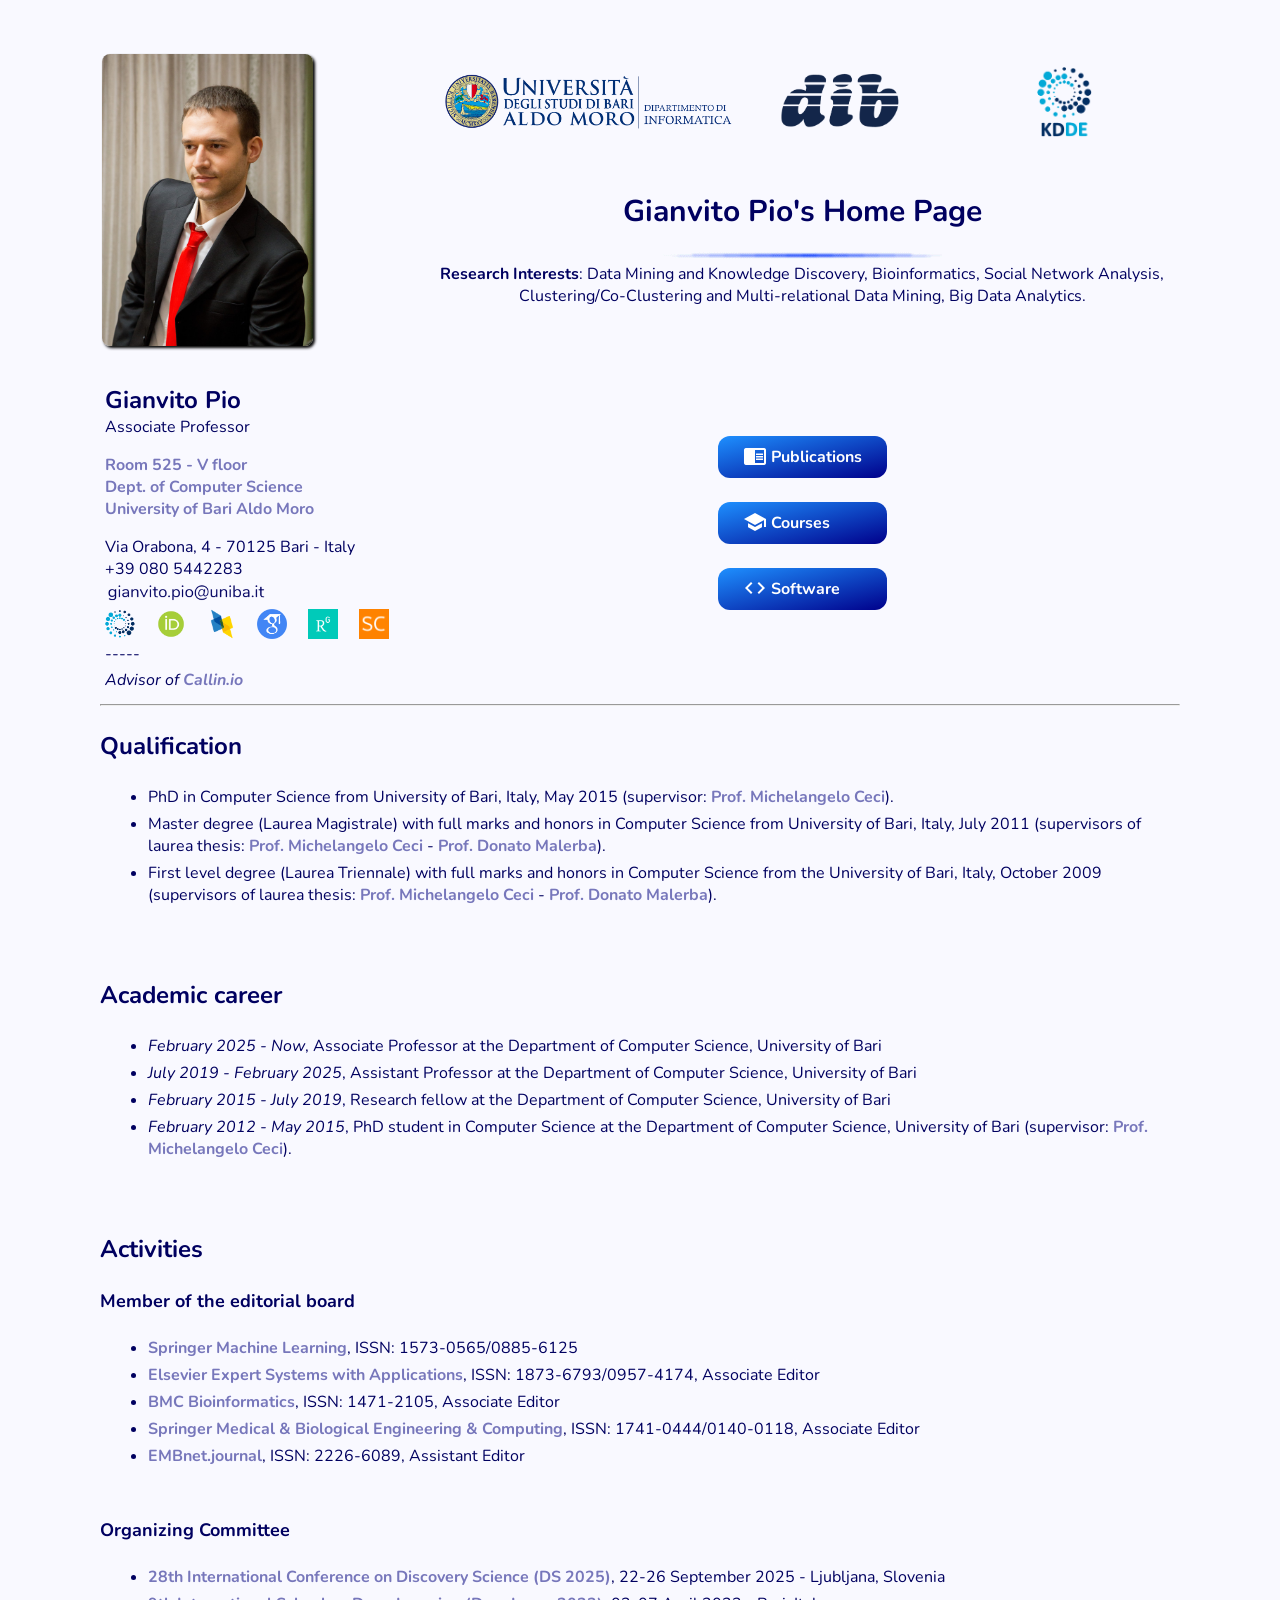
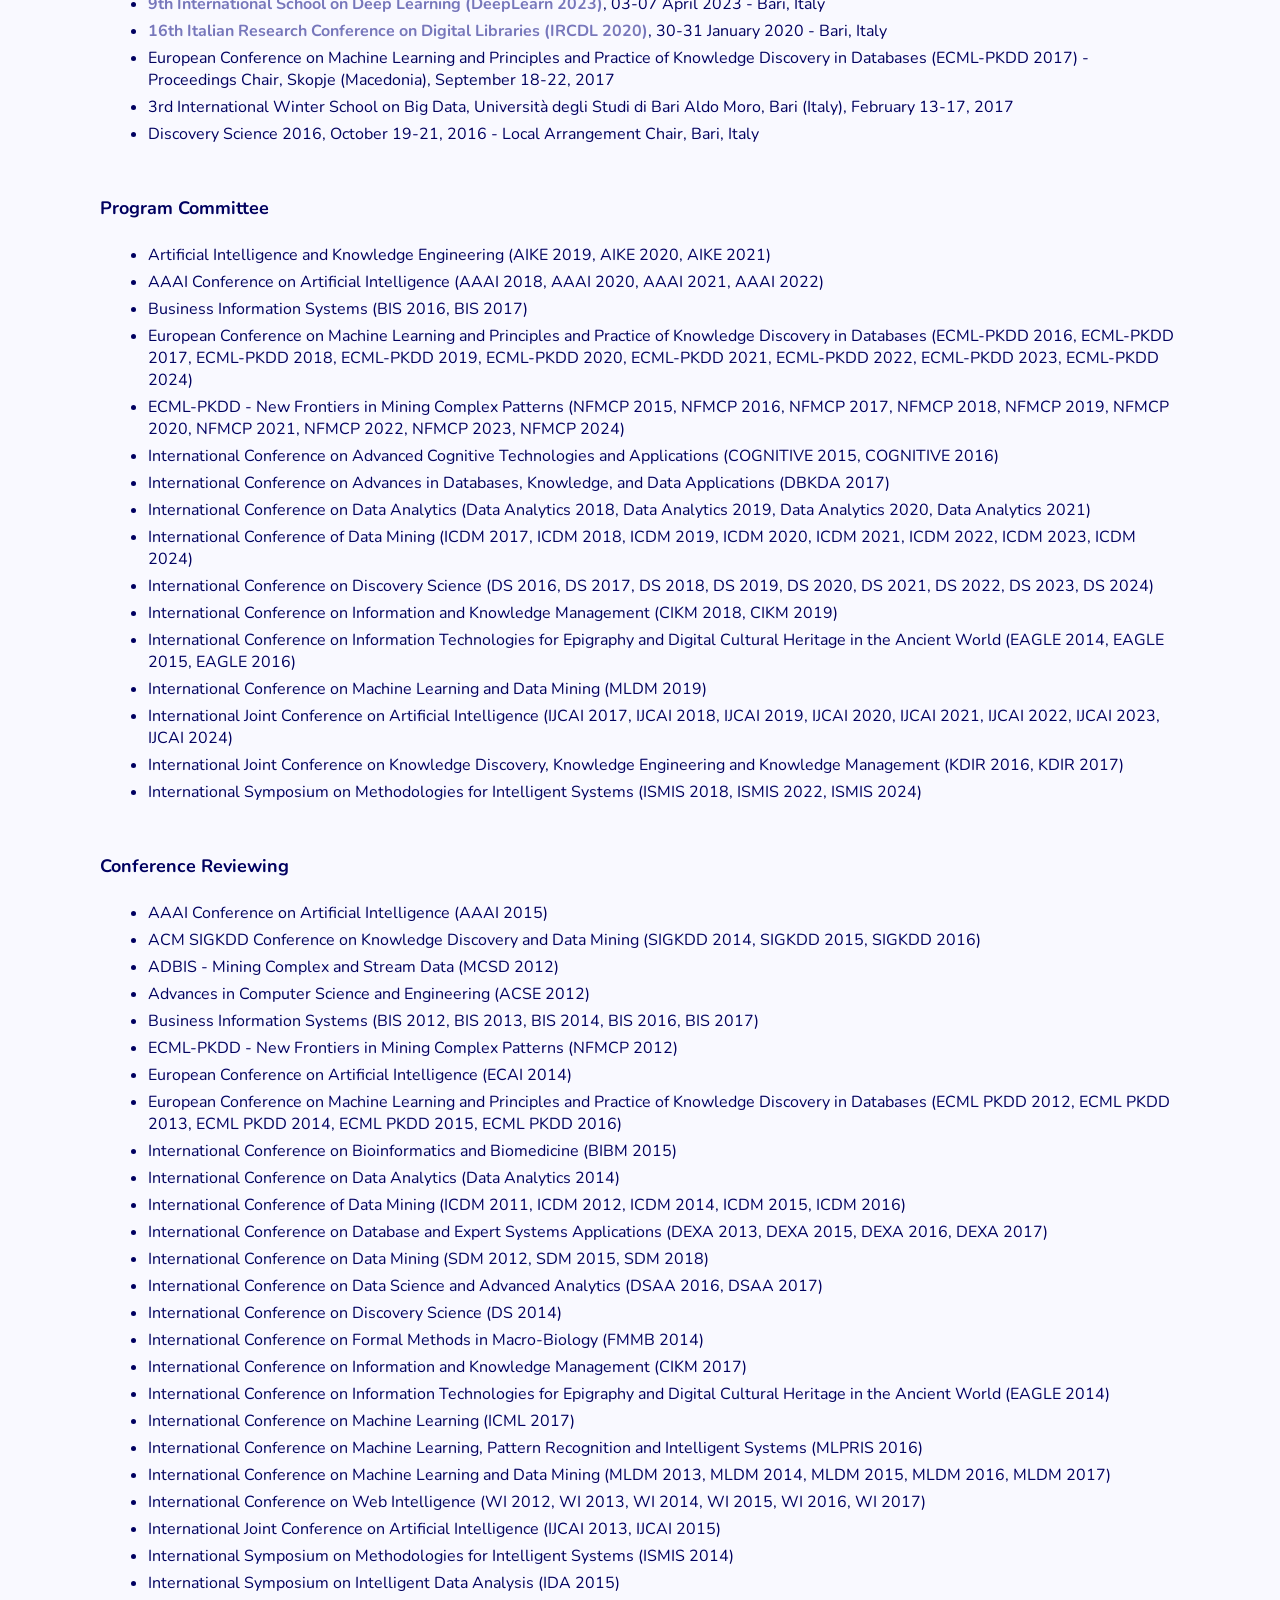
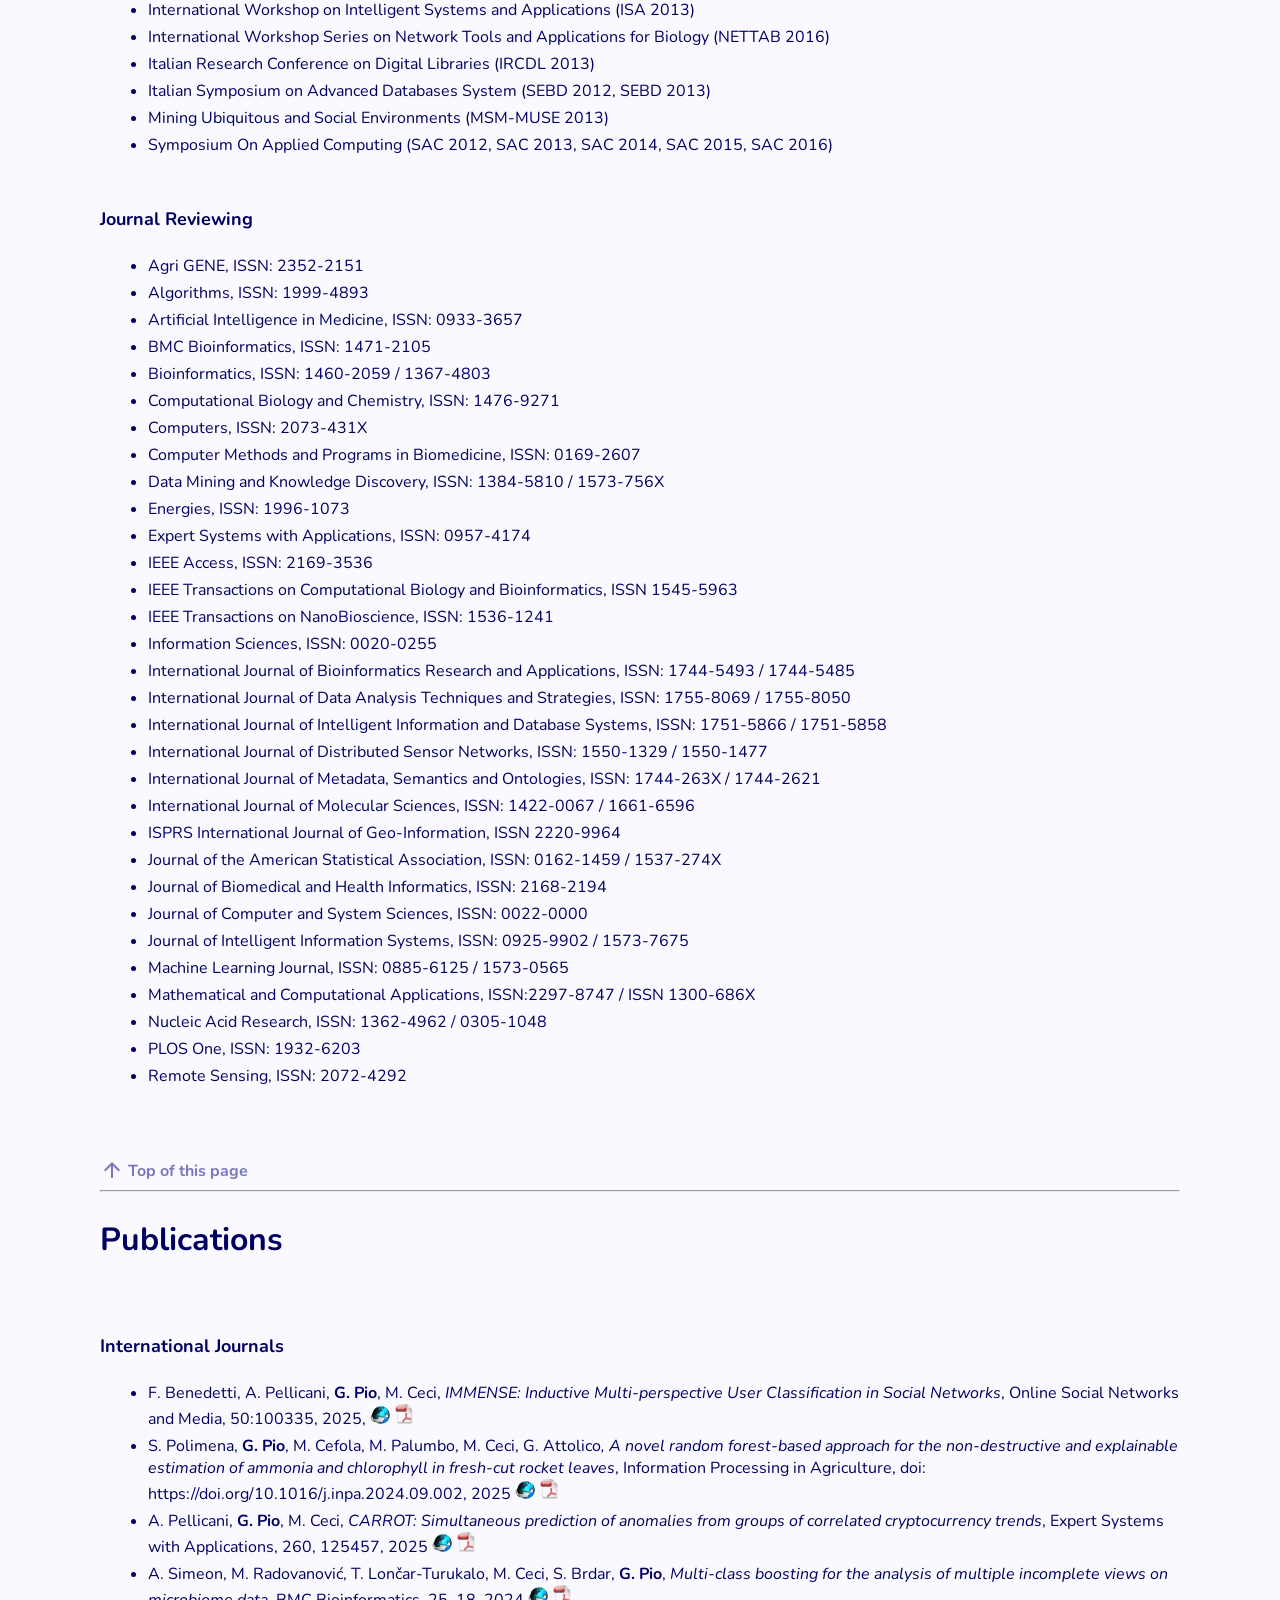
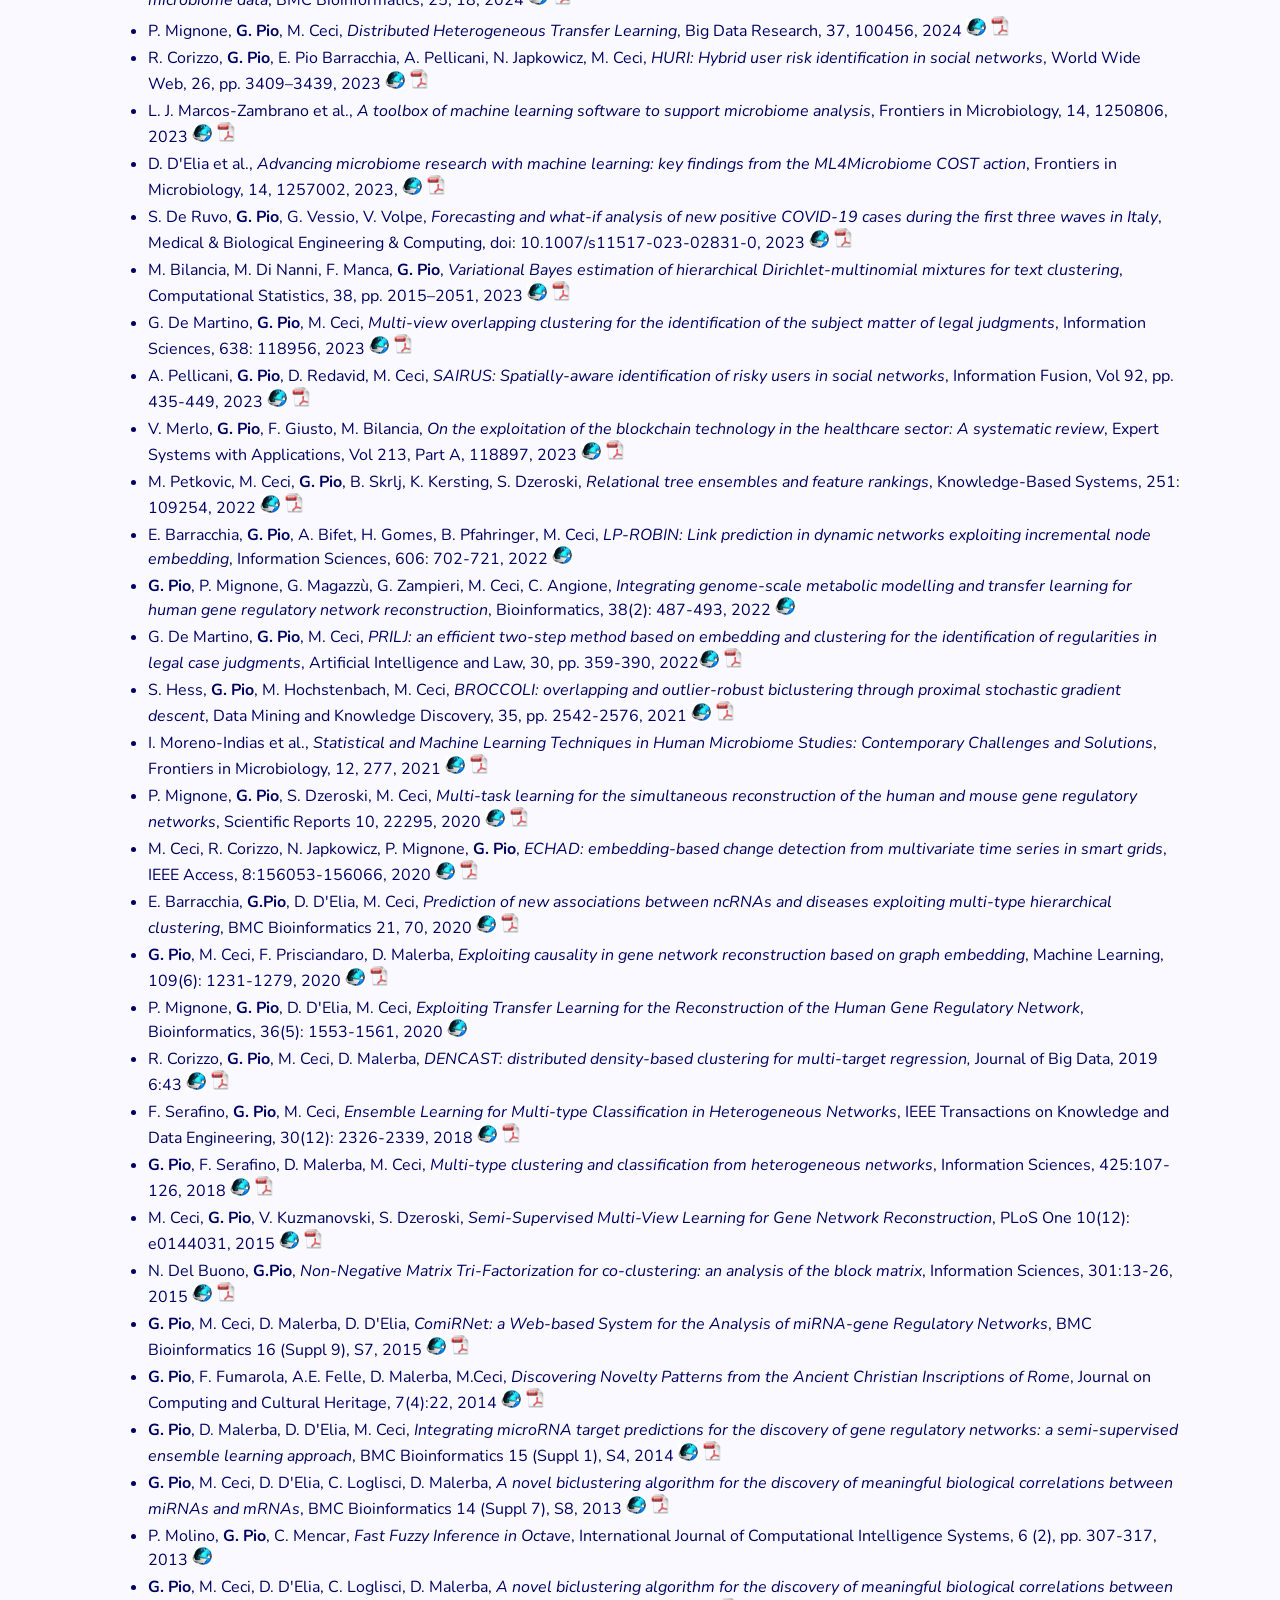
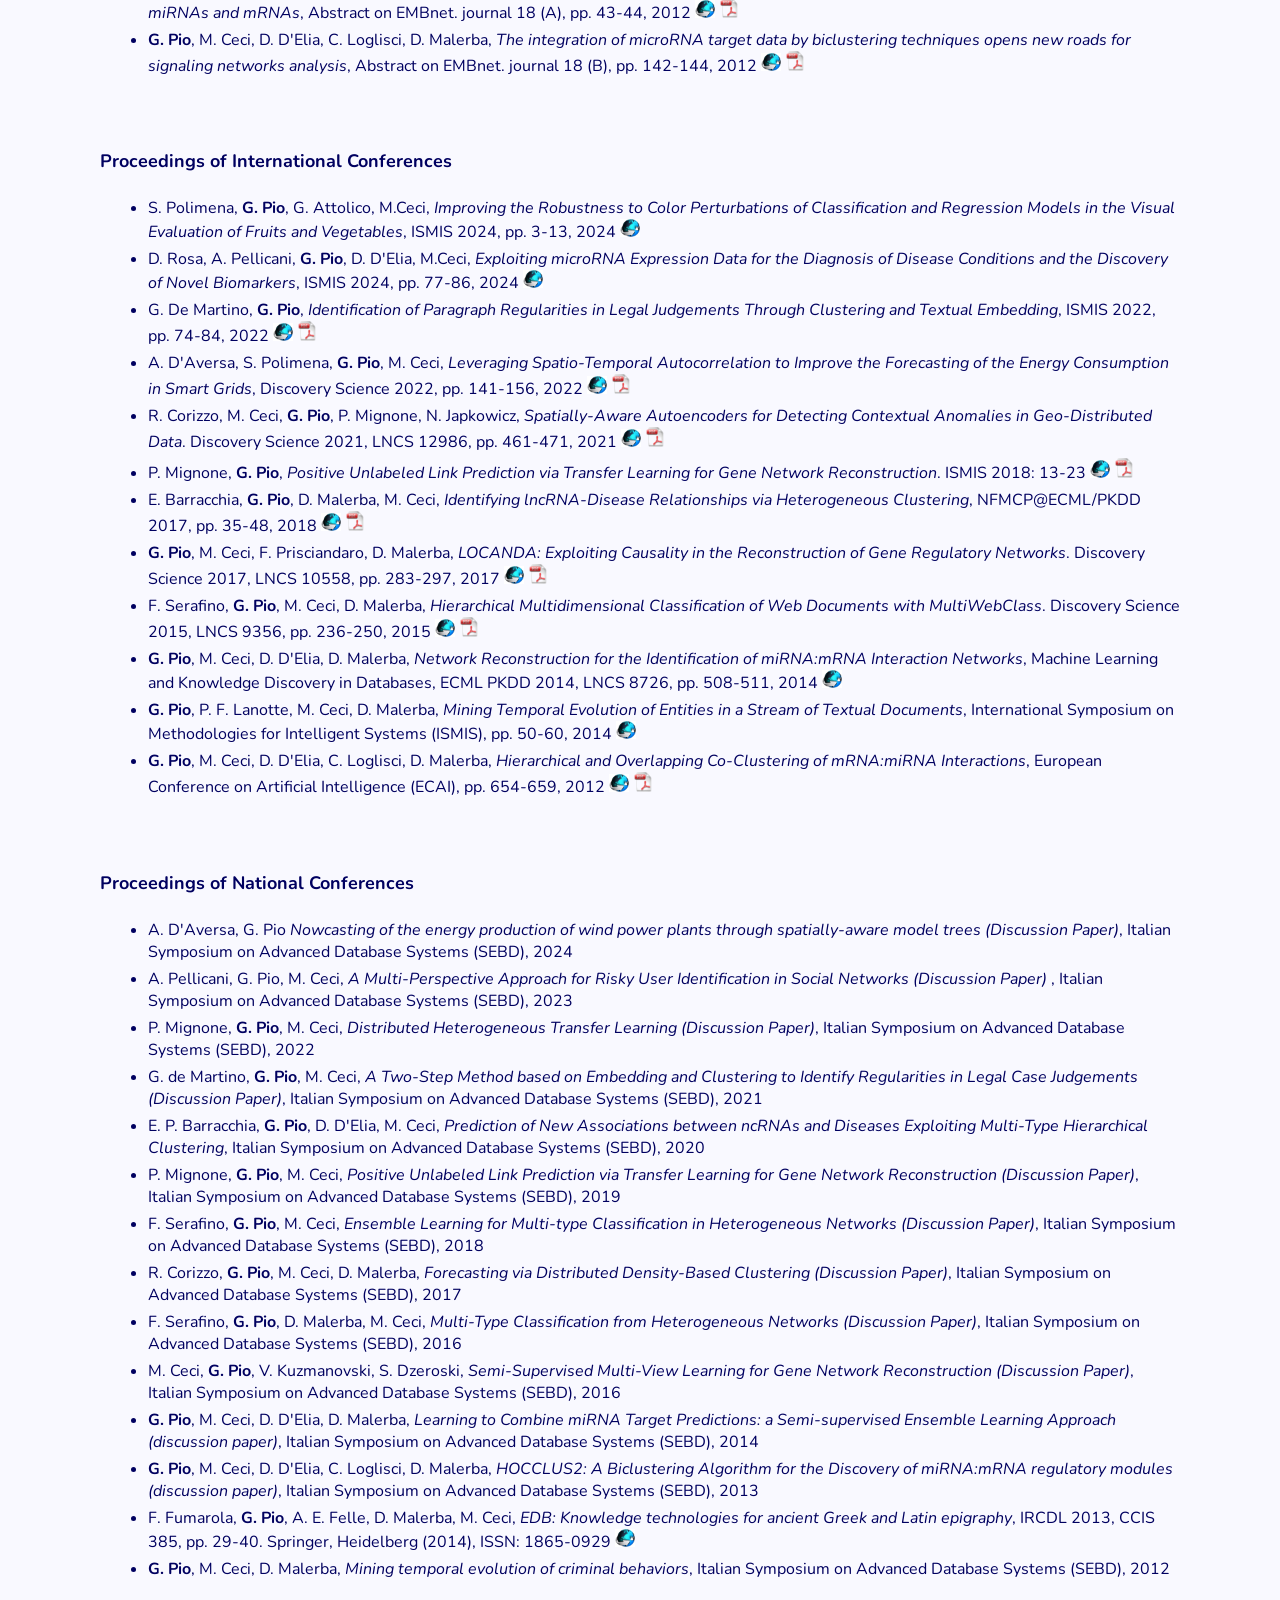
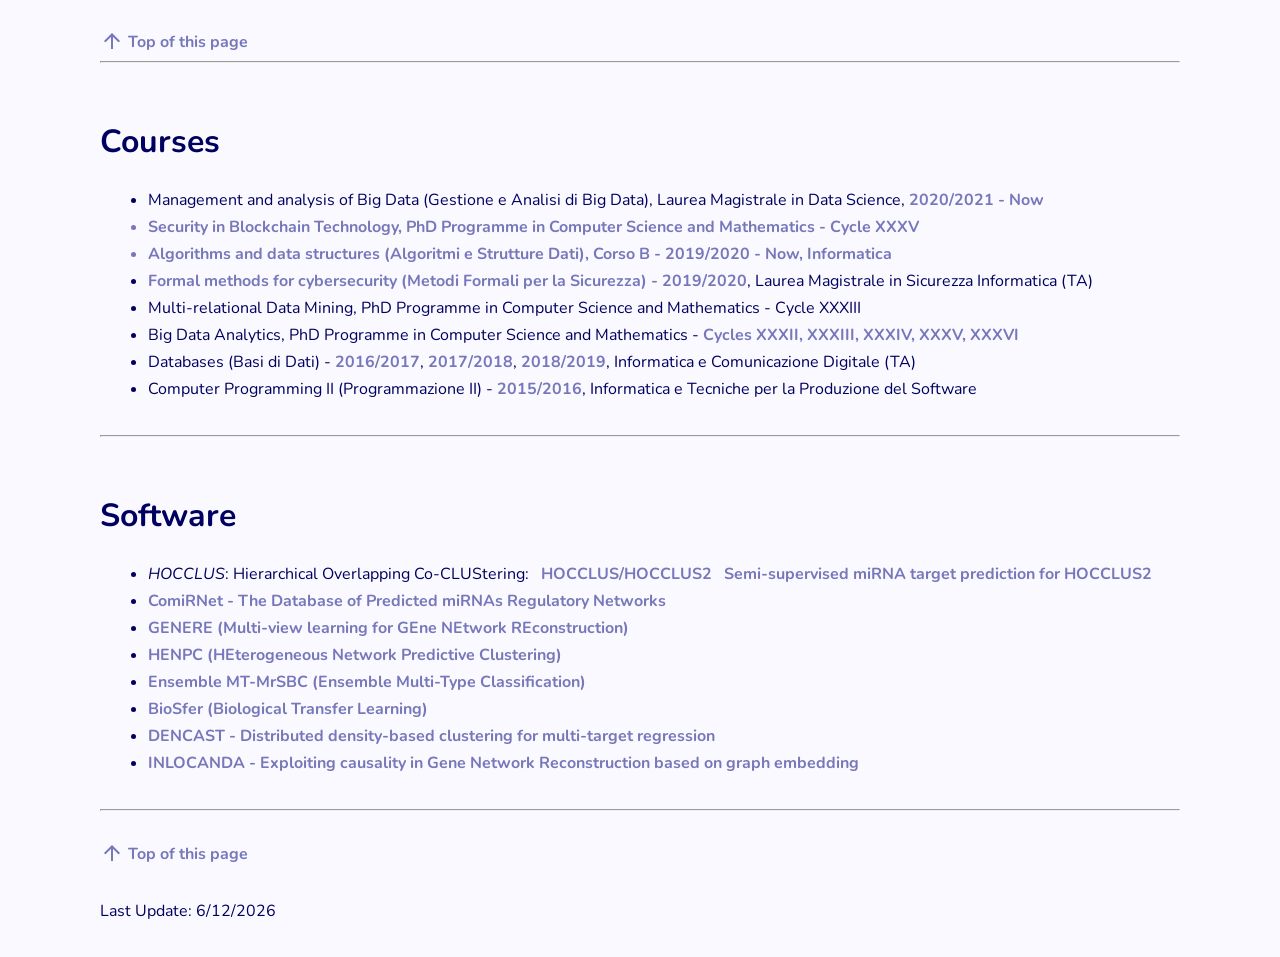
==== index.htm @ 172405ee "fixed bold" ====
<!DOCTYPE HTML PUBLIC "-//W3C//DTD HTML 4.0 Transitional//EN">
<HTML>
<HEAD><TITLE>Gianvito Pio's Home Page</TITLE>
<meta http-equiv="Content-Type" content="text/html; charset=utf-8" />
<meta charset="utf-8" />
<link rel="preconnect" href="https://fonts.gstatic.com/" crossorigin>
<link rel="stylesheet" type="text/css" href="https://fonts.googleapis.com/css?family=Nunito:400,700|Material+Icons" />

<LINK rel=stylesheet type=text/css href="custom.css">
<script>
  (function(i,s,o,g,r,a,m){i['GoogleAnalyticsObject']=r;i[r]=i[r]||function(){
  (i[r].q=i[r].q||[]).push(arguments)},i[r].l=1*new Date();a=s.createElement(o),
  m=s.getElementsByTagName(o)[0];a.async=1;a.src=g;m.parentNode.insertBefore(a,m)
  })(window,document,'script','https://www.google-analytics.com/analytics.js','ga');

  ga('create', 'UA-76711742-1', 'auto');
  ga('send', 'pageview');

</script>
</HEAD>
<BODY bgColor=#ffffff text=#000080><A name=top></A><BR>&nbsp; 
<TABLE cellSpacing=1 width="100%">
  <TBODY>
  <TR>
    <TD width="30%" align=left>
      <IMG border=0 src="images/Gianvito.jpg" width=211 alt="Gianvito Pio" style="box-shadow: 2px 2px 3px black; border-radius: 8px;"></TD>
    <TD vAlign=top>
	  <table>
	  <tbody>
		<tr>
		  <td align=middle width=40%>
			<IMG src="images/uniba_inf_trasparente.png" alt="uniba logo" style="max-height: 80px; width: auto; max-width: 100%; padding: 10px;">
		  </td>
		  <td align=middle width=30%>
			<IMG src="images/dib_logo.png" alt="dib logo" style="max-height: 70px; width: auto; max-width: 100%; padding: 10px;">
		  </td>
		  <td align=middle width=30%>
			<IMG src="images/kdde.png" alt="kdde logo" style="max-height: 70px; width: auto; max-width: 100%; padding: 10px;">
		  </td>
		</tr>
		<tr> 
		  <td colspan=3 align=middle>
			<P style="padding: 20px 5% 0;">
			  <H1 style="margin-bottom: 15px">Gianvito Pio's Home Page</H1>
			  <IMG src="images/linea1.gif"/><BR>
				<B>Research Interests</B>: Data Mining and Knowledge Discovery, Bioinformatics, Social Network Analysis, Clustering/Co-Clustering and Multi-relational Data Mining, Big Data Analytics.<br><br>
				<!--<B>Co-Founder of Sensitrust</B><br>
			<a href="https://www.sensitrust.io" target="_blank">
				<img src="images/sensitrust.png" alt="Sensitrust" height="50px" width="200px"></a>
				<br><IMG src="images/linea1.gif">-->
			</P>
		  </td>
	  </tr>
	  
	  </tbody>
	  </table>
	  
	</TD>
  </TR>
  <TR>
    <TD align=left>
	  <table>
	  <tbody>
		<tr>
		  <td colspan=5>
			  <h3 style="margin: 10px 0 0;"><B>Gianvito Pio</B></h3>
			  Associate Professor<BR>
			  <P><a href="https://kdde.di.uniba.it/" target="_blank">Room 525 - V floor </a><BR>
			  <A href="http://www.di.uniba.it/" target=_blank>Dept. of Computer Science</A> <BR>
			  <A href="http://www.uniba.it/" target=_blank>University of Bari Aldo Moro</A> <BR>
			  <P style="margin-bottom: 0">Via Orabona, 4 - 70125 Bari - Italy<BR>
				+39 080 5442283<BR>
			  </P>
			  <img src="images/e-mail.png" alt="e-mail" height="25px">
		  </td>
		</tr>
		<tr>
		  <td>
			<a href="https://kdde.di.uniba.it/people/gianvito-pio/" target="_blank">
				<img src="images/kdde_logo.png" alt="orcid" height="30px" width="30px"></a>
		  </td>
		  <td>
			<a href="https://orcid.org/0000-0003-2520-3616" target="_blank">
				<img src="images/orcid_logo.png" alt="orcid" height="30px" width="30px"></a>
		  </td>
		  <td>
		    <a href="https://dblp.org/pers/hd/p/Pio:Gianvito" target="_blank">
				<img src="images/dblp.png" alt="dblp" height="30px" width="30px"></a>
		  </td>
		  <td>
			<a href="https://scholar.google.it/citations?user=wUbR6bAAAAAJ" target="_blank">
				<img src="images/googlescholar_logo.png" alt="Google Scholar" height="30px" width="30px"></a>
		  </td>
		  <td>
			<a href="https://www.researchgate.net/profile/Gianvito_Pio" target="_blank">
				<img src="images/researchgate_logo.jpg" alt="Research Gate" height="30px" width="30px"></a>
		  </td>
		  <td>
			<a href="https://www.scopus.com/authid/detail.uri?authorId=55586014400" target="_blank">
				<img src="images/scopus_logo.png" alt="Scopus" height="30px" width="30px"></a>
		  </td>
		</tr>
		<tr> <td colspan=5> ----- <td></tr>
		<tr> <td colspan=5> <I>Advisor of <a href="https://callin.io" target="_blank">Callin.io</I><td></tr>	
		<br>
	  </tbody>
	  </table>
	</TD>
    <TD align=middle>
	  <table>
		<tbody>
		  <tr>
		    <td style="padding: 20px 10px;">
			  <A href="#Publications" class="button">
				<i class="material-icons" style="vertical-align: bottom;">chrome_reader_mode</i> Publications
			  </A>
			</td>
		  </tr>
		  <tr>
		    <td style="padding: 20px 10px;">
			  <A href="#Courses" class="button" style="padding-right: 57px;">
				<i class="material-icons" style="vertical-align: bottom;">school</i> Courses
			  </A>
			</td>
		  </tr>
		  <tr>
		    <td style="padding: 20px 10px;">
			  <A href="#Software" class="button" style="padding-right: 47px;">
				<i class="material-icons" style="vertical-align: bottom;">code</i> Software
			  </A>
			</td>
		  </tr>
	  </tbody>
	  </table>
	</TD>
  </TR>
  </TBODY>
</TABLE>
<HR>


<P>
<H3>Qualification</H3>
<UL>
	<LI>PhD in Computer Science from University of Bari, Italy, May 2015 (supervisor: <a href="http://www.di.uniba.it/~ceci/"> Prof. Michelangelo Ceci</a>).
	<LI>Master degree (Laurea Magistrale) with full marks and honors in Computer Science from University of Bari, Italy, July 2011 (supervisors of laurea thesis: <a href="http://www.di.uniba.it/~ceci/"> Prof. Michelangelo Ceci</a> - <a href="http://www.di.uniba.it/~malerba/">Prof. Donato Malerba</a>).
	<LI>First level degree (Laurea Triennale) with full marks and honors in Computer Science from the University of Bari, Italy, October 2009 (supervisors of laurea thesis: <a href="http://www.di.uniba.it/~ceci/"> Prof. Michelangelo Ceci</a> - <a href="http://www.di.uniba.it/~malerba/">Prof. Donato Malerba</a>). 
	</UL>
<BR><BR>
<H3>Academic career</H3>
<UL>
	<LI><I>February 2025 - Now</I>, Associate Professor at the Department of Computer Science, University of Bari 
	<LI><I>July 2019 - February 2025</I>, Assistant Professor at the Department of Computer Science, University of Bari 
	<LI><I>February 2015 - July 2019</I>, Research fellow at the Department of Computer Science, University of Bari 
	<LI><I>February 2012 - May 2015</I>, PhD student in Computer Science at the Department of Computer Science, University of Bari (supervisor: <a href="http://www.di.uniba.it/~ceci/"> Prof. Michelangelo Ceci</a>). 
</UL>

<BR><BR>
<H3>Activities</H3>
<H4>Member of the editorial board</H4>
<UL>
	<LI><a target="_blank" href="https://www.springer.com/journal/10994">Springer Machine Learning</a>, ISSN: 1573-0565/0885-6125
	<LI><a target="_blank" href="https://www.sciencedirect.com/journal/expert-systems-with-applications">Elsevier Expert Systems with Applications</a>, ISSN: 1873-6793/0957-4174, Associate Editor
	<LI><a target="_blank" href="https://bmcbioinformatics.biomedcentral.com/">BMC Bioinformatics</a>, ISSN: 1471-2105, Associate Editor
	<LI><a target="_blank" href="https://www.springer.com/journal/11517">Springer Medical & Biological Engineering & Computing</a>, ISSN: 1741-0444/0140-0118, Associate Editor
	<!--<LI><a target="_blank" href="https://www.mdpi.com/journal/sensors">MDPI Sensors</a>, ISSN: 1424-8220-->
	<!--<LI><a target="_blank" href="http://www.ijmlc.org">International Journal of Machine Learning and Computing</a>, ISSN: 2010-3700-->
	<!--<LI><a target="_blank" href="http://www.ijfcc.org/">International Journal of Future Computer and Communication</a>, ISSN: 2010-3751-->
	<LI><a target="_blank" href="https://journal.embnet.org/">EMBnet.journal</a>, ISSN: 2226-6089, Assistant Editor
</UL>
<BR>

<H4>Organizing Committee</H4>
<UL>
	<LI><a href="https://ds2025.ijs.si/" target="_blank">28th International Conference on Discovery Science (DS 2025)</a>, 22-26 September 2025 - Ljubljana, Slovenia
	<LI><a href="https://irdta.eu/deeplearn/2023sp/" target="_blank">9th International School on Deep Learning (DeepLearn 2023)</a>, 03-07 April 2023 - Bari, Italy
	<LI><a href="https://kdde.di.uniba.it/ircdl20/" target="_blank">16th Italian Research Conference on Digital Libraries (IRCDL 2020)</a>, 30-31 January 2020 - Bari, Italy
	<LI>European Conference on Machine Learning and Principles and Practice of Knowledge Discovery in Databases (ECML-PKDD 2017) - Proceedings Chair, Skopje (Macedonia), September 18-22, 2017
	<LI>3rd International Winter School on Big Data, Università degli Studi di Bari Aldo Moro, Bari (Italy), February 13-17, 2017
	<LI>Discovery Science 2016, October 19-21, 2016 - Local Arrangement Chair, Bari, Italy
</UL>
<BR>

<H4>Program Committee</H4>
<UL>
	<LI>Artificial Intelligence and Knowledge Engineering (AIKE 2019, AIKE 2020, AIKE 2021)
	<LI>AAAI Conference on Artificial Intelligence (AAAI 2018, AAAI 2020, AAAI 2021, AAAI 2022)	
	<LI>Business Information Systems (BIS 2016, BIS 2017)
	<LI>European Conference on Machine Learning and Principles and Practice of Knowledge Discovery in Databases (ECML-PKDD 2016, ECML-PKDD 2017, ECML-PKDD 2018, ECML-PKDD 2019, ECML-PKDD 2020, ECML-PKDD 2021, ECML-PKDD 2022, ECML-PKDD 2023, ECML-PKDD 2024)
	<LI>ECML-PKDD - New Frontiers in Mining Complex Patterns (NFMCP 2015, NFMCP 2016, NFMCP 2017, NFMCP 2018, NFMCP 2019, NFMCP 2020, NFMCP 2021, NFMCP 2022, NFMCP 2023, NFMCP 2024)
	<LI>International Conference on Advanced Cognitive Technologies and Applications (COGNITIVE 2015, COGNITIVE 2016)
	<LI>International Conference on Advances in Databases, Knowledge, and Data Applications (DBKDA 2017)
	<LI>International Conference on Data Analytics (Data Analytics 2018, Data Analytics 2019, Data Analytics 2020, Data Analytics 2021)
	<LI>International Conference of Data Mining (ICDM 2017, ICDM 2018, ICDM 2019, ICDM 2020, ICDM 2021, ICDM 2022, ICDM 2023, ICDM 2024)	
	<LI>International Conference on Discovery Science (DS 2016, DS 2017, DS 2018, DS 2019, DS 2020, DS 2021, DS 2022, DS 2023, DS 2024)
	<LI>International Conference on Information and Knowledge Management (CIKM 2018, CIKM 2019)
	<LI>International Conference on Information Technologies for Epigraphy and Digital Cultural Heritage in the Ancient World (EAGLE 2014, EAGLE 2015, EAGLE 2016)
	<LI>International Conference on Machine Learning and Data Mining (MLDM 2019)
	<LI>International Joint Conference on Artificial Intelligence (IJCAI 2017, IJCAI 2018, IJCAI 2019, IJCAI 2020, IJCAI 2021, IJCAI 2022, IJCAI 2023, IJCAI 2024)
	<LI>International Joint Conference on Knowledge Discovery, Knowledge Engineering and Knowledge Management (KDIR 2016, KDIR 2017)
	<LI>International Symposium on Methodologies for Intelligent Systems (ISMIS 2018, ISMIS 2022, ISMIS 2024)
</UL>
<BR>

<H4>Conference Reviewing</H4>
<UL>
	<LI>AAAI Conference on Artificial Intelligence (AAAI 2015)	
	<LI>ACM SIGKDD Conference on Knowledge Discovery and Data Mining (SIGKDD 2014, SIGKDD 2015, SIGKDD 2016)
	<LI>ADBIS - Mining Complex and Stream Data (MCSD 2012)
	<LI>Advances in Computer Science and Engineering (ACSE 2012)
	<LI>Business Information Systems (BIS 2012, BIS 2013, BIS 2014, BIS 2016, BIS 2017)
	<LI>ECML-PKDD - New Frontiers in Mining Complex Patterns (NFMCP 2012)
	<LI>European Conference on Artificial Intelligence (ECAI 2014)
	<LI>European Conference on Machine Learning and Principles and Practice of Knowledge Discovery in Databases (ECML PKDD 2012, ECML PKDD 2013, ECML PKDD 2014, ECML PKDD 2015, ECML PKDD 2016)
	<LI>International Conference on Bioinformatics and Biomedicine (BIBM 2015)
	<LI>International Conference on Data Analytics (Data Analytics 2014)
	<LI>International Conference of Data Mining (ICDM 2011, ICDM 2012, ICDM 2014, ICDM 2015, ICDM 2016)	
	<LI>International Conference on Database and Expert Systems Applications (DEXA 2013, DEXA 2015, DEXA 2016, DEXA 2017)
	<LI>International Conference on Data Mining (SDM 2012, SDM 2015, SDM 2018)
	<LI>International Conference on Data Science and Advanced Analytics (DSAA 2016, DSAA 2017)
	<LI>International Conference on Discovery Science (DS 2014)
	<LI>International Conference on Formal Methods in Macro-Biology (FMMB 2014)
	<LI>International Conference on Information and Knowledge Management (CIKM 2017)
	<LI>International Conference on Information Technologies for Epigraphy and Digital Cultural Heritage in the Ancient World (EAGLE 2014)
	<LI>International Conference on Machine Learning (ICML 2017)
	<LI>International Conference on Machine Learning, Pattern Recognition and Intelligent Systems (MLPRIS 2016)
	<LI>International Conference on Machine Learning and Data Mining (MLDM 2013, MLDM 2014, MLDM 2015, MLDM 2016, MLDM 2017)
	<LI>International Conference on Web Intelligence (WI 2012, WI 2013, WI 2014, WI 2015, WI 2016, WI 2017)
	<LI>International Joint Conference on Artificial Intelligence (IJCAI 2013, IJCAI 2015)
	<LI>International Symposium on Methodologies for Intelligent Systems (ISMIS 2014)
	<LI>International Symposium on Intelligent Data Analysis (IDA 2015)
	<LI>International Workshop on Intelligent Systems and Applications (ISA 2013)
	<LI>International Workshop Series on Network Tools and Applications for Biology (NETTAB 2016)
	<LI>Italian Research Conference on Digital Libraries (IRCDL 2013)
	<LI>Italian Symposium on Advanced Databases System (SEBD 2012, SEBD 2013)
	<LI>Mining Ubiquitous and Social Environments (MSM-MUSE 2013)
	<LI>Symposium On Applied Computing (SAC 2012, SAC 2013, SAC 2014, SAC 2015, SAC 2016)
</UL>
<BR>

<H4>Journal Reviewing</H4>
<UL>
	<LI>Agri GENE, ISSN: 2352-2151 
	<LI>Algorithms, ISSN: 1999-4893
	<LI>Artificial Intelligence in Medicine, ISSN: 0933-3657
	<LI>BMC Bioinformatics, ISSN: 1471-2105
	<LI>Bioinformatics, ISSN: 1460-2059 / 1367-4803
	<LI>Computational Biology and Chemistry, ISSN: 1476-9271
	<LI>Computers, ISSN: 2073-431X
	<LI>Computer Methods and Programs in Biomedicine, ISSN: 0169-2607	
	<LI>Data Mining and Knowledge Discovery, ISSN: 1384-5810 /  1573-756X
	<LI>Energies, ISSN: 1996-1073
	<LI>Expert Systems with Applications, ISSN: 0957-4174
	<LI>IEEE Access, ISSN: 2169-3536
	<LI>IEEE Transactions on Computational Biology and Bioinformatics, ISSN 1545-5963
	<LI>IEEE Transactions on NanoBioscience, ISSN: 1536-1241
	<LI>Information Sciences, ISSN: 0020-0255
	<LI>International Journal of Bioinformatics Research and Applications, ISSN: 1744-5493 / 1744-5485
	<LI>International Journal of Data Analysis Techniques and Strategies, ISSN: 1755-8069 / 1755-8050
	<LI>International Journal of Intelligent Information and Database Systems, ISSN: 1751-5866 / 1751-5858
	<LI>International Journal of Distributed Sensor Networks, ISSN: 1550-1329 / 1550-1477 
	<LI>International Journal of Metadata, Semantics and Ontologies, ISSN: 1744-263X / 1744-2621
	<LI>International Journal of Molecular Sciences, ISSN: 1422-0067 / 1661-6596 
	<LI>ISPRS International Journal of Geo-Information, ISSN 2220-9964
	<LI>Journal of the American Statistical Association, ISSN: 0162-1459 / 1537-274X
	<LI>Journal of Biomedical and Health Informatics, ISSN: 2168-2194 
	<LI>Journal of Computer and System Sciences, ISSN: 0022-0000
	<LI>Journal of Intelligent Information Systems, ISSN: 0925-9902 / 1573-7675
	<LI>Machine Learning Journal, ISSN: 0885-6125 / 1573-0565
	<LI>Mathematical and Computational Applications, ISSN:2297-8747 / ISSN 1300-686X
	<LI>Nucleic Acid Research, ISSN: 1362-4962 / 0305-1048
	<LI>PLOS One, ISSN: 1932-6203
	<LI>Remote Sensing, ISSN: 2072-4292
</UL>
<BR>

<!--<H4>Book Chapter Reviewing</H4>
<UL>
	<LI>MSM-MUSE post proceedings (2011, 2012)
</UL>
-->
<BR><br>
<A href="#top"> 
	<i class="material-icons" style="vertical-align:bottom">arrow_upward</i> 
	<B>Top of this page</B>
</A>
<br>

<HR>

<A name=Publications></A>
<H2>Publications</H2>
<BR>
<H4>International Journals</H4>
<UL>
	<LI>F. Benedetti, A. Pellicani, <B>G. Pio</B>, M. Ceci, <I>IMMENSE: Inductive Multi-perspective User Classification in Social Networks</I>, Online Social Networks and Media, 50:100335, 2025,  <a href = "https://www.sciencedirect.com/science/article/pii/S2468696425000369" target="_blank"><img width="20" src = "images/download.jpg"></a> <a href = "https://www.sciencedirect.com/science/article/pii/S2468696425000369/pdfft?md5=694b1c6a6b3348e8f8a11fe0d493c7d7&pid=1-s2.0-S2468696425000369-main.pdf" target="_blank" title = "Download PDF" > <img width="20" src = "images/pdf.png"></a>
	<LI>S. Polimena, <B>G. Pio</B>, M. Cefola, M. Palumbo, M. Ceci, G. Attolico<I>, A novel random forest-based approach for the non-destructive and explainable estimation of ammonia and chlorophyll in fresh-cut rocket leaves</I>, Information Processing in Agriculture, doi: https://doi.org/10.1016/j.inpa.2024.09.002, 2025 
	<a href = "https://www.sciencedirect.com/science/article/pii/S2214317324000635" target="_blank"><img width="20" src = "images/download.jpg"></a> <a href = "https://www.sciencedirect.com/science/article/pii/S2214317324000635/pdfft?md5=2bc58217eb4035a655de5eabc089cd9d&pid=1-s2.0-S2214317324000635-main.pdf" target="_blank" title = "Download PDF" > <img width="20" src = "images/pdf.png"></a>
	<LI>A. Pellicani, <B>G. Pio</B>, M. Ceci, <I>CARROT: Simultaneous prediction of anomalies from groups of correlated cryptocurrency trends</I>, Expert Systems with Applications, 260, 125457, 2025 <a href = "https://www.sciencedirect.com/science/article/pii/S0957417424023248" target="_blank"><img width="20" src = "images/download.jpg"></a> <a href = "https://www.sciencedirect.com/science/article/pii/S0957417424023248/pdfft?md5=c06178e53063aa3569d3c1989951672e&pid=1-s2.0-S0957417424023248-main.pdf" target="_blank" title = "Download PDF" > <img width="20" src = "images/pdf.png"></a> 
	<LI>A. Simeon, M. Radovanović, T. Lončar-Turukalo, M. Ceci, S. Brdar, <B>G. Pio</B>, <I>Multi-class boosting for the analysis of multiple incomplete views on microbiome data</I>, BMC Bioinformatics, 25, 18, 2024  <a href = "https://link.springer.com/article/10.1186/s12859-024-05767-w" target="_blank"><img width="20" src = "images/download.jpg"></a> <a href = "https://link.springer.com/content/pdf/10.1186/s12859-024-05767-w.pdf" target="_blank" title = "Download PDF" > <img width="20" src = "images/pdf.png"></a> 
	<LI>P. Mignone, <B>G. Pio</B>, M. Ceci, <I>Distributed Heterogeneous Transfer Learning</I>, Big Data Research, 37, 100456, 2024 <a href = "https://www.sciencedirect.com/science/article/pii/S2214579624000327" target="_blank"><img width="20" src = "images/download.jpg"></a> <a href = "https://www.sciencedirect.com/science/article/pii/S2214579624000327/pdfft?md5=33cf99e10874514291bfc635b26d260f&pid=1-s2.0-S2214579624000327-main.pdf" target="_blank" title = "Download PDF" > <img width="20" src = "images/pdf.png"></a> 
	<LI>R. Corizzo, <B>G. Pio</B>, E. Pio Barracchia, A. Pellicani, N. Japkowicz, M. Ceci, <I>HURI: Hybrid user risk identification in social networks</I>, World Wide Web, 26, pp. 3409–3439, 2023 <a href = "https://link.springer.com/article/10.1007/s11280-023-01192-w" target="_blank"><img width="20" src = "images/download.jpg"></a> <a href = "https://link.springer.com/content/pdf/10.1007/s11280-023-01192-w.pdf" target="_blank" title = "Download PDF" > <img width="20" src = "images/pdf.png"></a> 
	<LI>L. J. Marcos-Zambrano et al., <I>A toolbox of machine learning software to support microbiome analysis</I>, Frontiers in Microbiology, 14, 1250806, 2023 <a href = "https://www.frontiersin.org/journals/microbiology/articles/10.3389/fmicb.2023.1250806" target="_blank"><img width="20" src = "images/download.jpg"></a> <a href = "https://www.frontiersin.org/journals/microbiology/articles/10.3389/fmicb.2023.1250806/pdf?isPublishedV2=false" target="_blank" title = "Download PDF" > <img width="20" src = "images/pdf.png"></a>
	<LI>D. D'Elia et al., <I>	Advancing microbiome research with machine learning: key findings from the ML4Microbiome COST action</I>, Frontiers in Microbiology, 14, 1257002, 2023, <a href = "https://www.frontiersin.org/journals/microbiology/articles/10.3389/fmicb.2023.1257002" target="_blank"><img width="20" src = "images/download.jpg"></a> <a href = "https://www.frontiersin.org/journals/microbiology/articles/10.3389/fmicb.2023.1257002/pdf?isPublishedV2=false" target="_blank" title = "Download PDF" > <img width="20" src = "images/pdf.png"></a>
	<LI>S. De Ruvo, <B>G. Pio</B>, G. Vessio, V. Volpe, <I>Forecasting and what-if analysis of new positive COVID-19 cases during the first three waves in Italy</I>, Medical & Biological Engineering & Computing, doi: 10.1007/s11517-023-02831-0, 2023 <a href = "https://link.springer.com/article/10.1007/s11517-023-02831-0" target="_blank"><img width="20" src = "images/download.jpg"></a> <a href = "https://link.springer.com/content/pdf/10.1007/s11517-023-02831-0.pdf?pdf=button" target="_blank" title = "Download PDF" > <img width="20" src = "images/pdf.png"></a>
	<LI>M. Bilancia, M. Di Nanni, F. Manca, <B>G. Pio</B>, <I> Variational Bayes estimation of hierarchical Dirichlet-multinomial mixtures for text clustering</I>, Computational Statistics, 38, pp. 2015–2051, 2023 <a href = "https://link.springer.com/article/10.1007/s00180-023-01350-8" target="_blank"><img width="20" src = "images/download.jpg"></a> <a href = "pdf/COST 2023.pdf" target="_blank" title = "Download PDF" > <img width="20" src = "images/pdf.png"></a>
	<LI>G. De Martino, <B>G. Pio</B>, M. Ceci, <I> Multi-view overlapping clustering for the identification of the subject matter of legal judgments</I>, Information Sciences, 638: 118956, 2023 <a href = "https://www.sciencedirect.com/science/article/pii/S002002552300525X" target="_blank"><img width="20" src = "images/download.jpg"></a> <a href = "pdf/INS - MOSTA.pdf" target="_blank" title = "Download PDF" > <img width="20" src = "images/pdf.png"></a> 
	<LI>A. Pellicani, <B>G. Pio</B>, D. Redavid, M. Ceci, <I>SAIRUS: Spatially-aware identification of risky users in social networks</I>, Information Fusion, Vol 92, pp. 435-449, 2023 <a href = "https://www.sciencedirect.com/science/article/abs/pii/S1566253522002457" target="_blank"><img width="20" src = "images/download.jpg"></a> <a href = "pdf/INFOFUS - SAIRUS 2023.pdf" target="_blank" title = "Download PDF" > <img width="20" src = "images/pdf.png"></a> 
	<LI>V. Merlo, <B>G. Pio</B>, F. Giusto, M. Bilancia, <I>On the exploitation of the blockchain technology in the healthcare sector: A systematic review</I>, Expert Systems with Applications, Vol 213, Part A, 118897, 2023 <a href = "https://authors.elsevier.com/a/1ft9b3PiGTLrfL" target="_blank"><img width="20" src = "images/download.jpg"></a> <a href = "pdf/ESWA - Blockchain in Health 2023.pdf" target="_blank" title = "Download PDF" > <img width="20" src = "images/pdf.png"></a> 
	<LI>M. Petkovic, M. Ceci, <B>G. Pio</B>, B. Skrlj, K. Kersting, S. Dzeroski, <I>Relational tree ensembles and feature rankings</I>, Knowledge-Based Systems, 251: 109254, 2022 <a href = "https://doi.org/10.1016/j.knosys.2022.109254" target="_blank"><img width="20" src = "images/download.jpg"></a> <a href = "https://www.sciencedirect.com/science/article/pii/S0950705122006244/pdfft?md5=8ccb963ed3adf393677f6ec6230e51b3&pid=1-s2.0-S0950705122006244-main.pdf" target="_blank" title = "Download PDF" > <img width="20" src = "images/pdf.png"></a> 
	<LI>E. Barracchia, <B>G. Pio</B>, A. Bifet, H. Gomes, B. Pfahringer, M. Ceci, <I>LP-ROBIN: Link prediction in dynamic networks exploiting incremental node embedding</I>, Information Sciences, 606: 702-721, 2022 <a href = "https://www.sciencedirect.com/science/article/pii/S0020025522005102" target="_blank"><img width="20" src = "images/download.jpg"></a>
	<LI><B>G. Pio</B>, P. Mignone, G. Magazzù, G. Zampieri, M. Ceci, C. Angione, <I>Integrating genome-scale metabolic modelling and transfer learning for human gene regulatory network reconstruction</I>, Bioinformatics, 38(2): 487-493, 2022 <a href = "https://academic.oup.com/bioinformatics/advance-article/doi/10.1093/bioinformatics/btab647/6367766?guestAccessKey=eb284e59-fec2-49cb-bf70-89c1aafc5af7" target="_blank"><img width="20" src = "images/download.jpg"></a>
	<LI>G. De Martino, <B>G. Pio</B>, M. Ceci, <I>PRILJ: an efficient two-step method based on embedding and clustering for the identification of regularities in legal case judgments</I>, Artificial Intelligence and Law, 30, pp. 359-390, 2022<a href = "https://link.springer.com/article/10.1007%2Fs10506-021-09297-1" target="_blank"><img width="20" src = "images/download.jpg"></a> <a href = "https://link.springer.com/content/pdf/10.1007/s10506-021-09297-1.pdf" target="_blank" title = "Download PDF" > <img width="20" src = "images/pdf.png"></a> 
	<LI>S. Hess, <B>G. Pio</B>, M. Hochstenbach, M. Ceci, <I>BROCCOLI: overlapping and outlier-robust biclustering through proximal stochastic gradient descent</I>, Data Mining and Knowledge Discovery, 35, pp. 2542-2576, 2021 <a href = "https://doi.org/10.1007/s10618-021-00787-z" target="_blank"><img width="20" src = "images/download.jpg"></a> <a href = "https://link.springer.com/content/pdf/10.1007/s10618-021-00787-z.pdf" target="_blank" title = "Download PDF" > <img width="20" src = "images/pdf.png"></a> 
	<LI>I. Moreno-Indias et al., <I>Statistical and Machine Learning Techniques in Human Microbiome Studies: Contemporary Challenges and Solutions</I>, Frontiers in Microbiology, 12, 277, 2021 <a href = "https://www.frontiersin.org/articles/10.3389/fmicb.2021.635781" target="_blank"><img width="20" src = "images/download.jpg"></a> <a href = "https://www.frontiersin.org/articles/10.3389/fmicb.2021.635781/pdf" target="_blank" title = "Download PDF" > <img width="20" src = "images/pdf.png"></a> 
	<LI>P. Mignone, <B>G. Pio</B>, S. Dzeroski, M. Ceci, <I>Multi-task learning for the simultaneous reconstruction of the human and mouse gene regulatory networks</I>, Scientific Reports 10, 22295, 2020
	<a href = "https://www.nature.com/articles/s41598-020-78033-7" target="_blank"><img width="20" src = "images/download.jpg"></a> <a href = "https://www.nature.com/articles/s41598-020-78033-7.pdf" target="_blank" title = "Download PDF" > <img width="20" src = "images/pdf.png"></a> 
	
	<LI>M. Ceci, R. Corizzo, N. Japkowicz, P. Mignone, <B>G. Pio</B>, <I>ECHAD: embedding-based change detection from multivariate time series in smart grids</I>, IEEE Access, 8:156053-156066, 2020 <a href = "https://ieeexplore.ieee.org/document/9174979" target="_blank"><img width="20" src = "images/download.jpg"></a> <a href = "https://ieeexplore.ieee.org/stamp/stamp.jsp?tp=&arnumber=9174979" target="_blank" title = "Download PDF" > <img width="20" src = "images/pdf.png"></a> 
	
	<LI>E. Barracchia, <B>G.Pio</B>, D. D'Elia, M. Ceci, <I>Prediction of new associations between ncRNAs and diseases exploiting multi-type hierarchical clustering</I>, BMC Bioinformatics 21, 70, 2020 <a href = "https://bmcbioinformatics.biomedcentral.com/articles/10.1186/s12859-020-3392-2" target="_blank"><img width="20" src = "images/download.jpg"></a><a href = "https://bmcbioinformatics.biomedcentral.com/track/pdf/10.1186/s12859-020-3392-2" target="_blank" title = "Download PDF" > <img width="20" src = "images/pdf.png"></a>  

    <LI><B>G. Pio</B>, M. Ceci, F. Prisciandaro, D. Malerba, <I>Exploiting causality in gene network reconstruction based on graph embedding</I>, Machine Learning, 109(6): 1231-1279, 2020 <a href = "https://rdcu.be/b4Jo9" target="_blank"><img width="20" src = "images/download.jpg"></a><a href = "pdf/MACH-INLOCANDA-Preprint.pdf" target="_blank" title = "Download PDF" > <img width="20" src = "images/pdf.png"></a>  

   <LI>P. Mignone, <B>G. Pio</B>, D. D'Elia, M. Ceci, <I>Exploiting Transfer Learning for the Reconstruction of the Human Gene Regulatory Network</I>, Bioinformatics, 36(5): 1553-1561, 2020 <a href = "https://academic.oup.com/bioinformatics/advance-article/doi/10.1093/bioinformatics/btz781/5586888?guestAccessKey=f42c8275-32eb-46c4-8a49-7f5ef5aac219" target="_blank"><img width="20" src = "images/download.jpg"></a> 
   <LI>R. Corizzo, <B>G. Pio</B>, M. Ceci, D. Malerba, <I>DENCAST: distributed density-based clustering for multi-target regression,</I> Journal of Big Data, 2019 6:43
		<a href = "https://journalofbigdata.springeropen.com/articles/10.1186/s40537-019-0207-2" target="_blank"><img width="20" src = "images/download.jpg"></a> 
		<a href = "https://journalofbigdata.springeropen.com/track/pdf/10.1186/s40537-019-0207-2" target="_blank" title = "Download PDF" > <img width="20" src = "images/pdf.png"></a>  
   <LI>F. Serafino, <B>G. Pio</B>, M. Ceci, <I>Ensemble Learning for Multi-type Classification in Heterogeneous Networks</I>, IEEE Transactions on Knowledge and Data Engineering, 30(12): 2326-2339, 2018
		<a href = "https://ieeexplore.ieee.org/document/8329517/" target="_blank"><img width="20" src = "images/download.jpg"></a> 
		<a href = "pdf/TKDE_MT-MRSBC2018.pdf" target="_blank" title = "Download PDF" > <img width="20" src = "images/pdf.png"> </a>  
   <LI><B>G. Pio</B>, F. Serafino, D. Malerba, M. Ceci, <I>Multi-type clustering and classification from heterogeneous networks</I>, Information Sciences, 425:107-126, 2018 <a href = "http://www.sciencedirect.com/science/article/pii/S0020025516321570" target="_blank"><img width="20" src = "images/download.jpg"> 
   <a href = "pdf/INS - HENPC 2017.pdf" target="_blank" title = "Download PDF" > <img width="20" src = "images/pdf.png"> </a>  
   <LI> M. Ceci, <B>G. Pio</B>, V. Kuzmanovski, S. Dzeroski, <I>Semi-Supervised Multi-View Learning for Gene Network Reconstruction</I>, PLoS One 10(12): e0144031, 2015 <a href = "http://journals.plos.org/plosone/article?id=10.1371/journal.pone.0144031" target="_blank"><img width="20" src = "images/download.jpg"></a> <a href = "http://journals.plos.org/plosone/article/asset?id=10.1371%2Fjournal.pone.0144031.PDF" target="_blank" title = "Download PDF" > <img width="20" src = "images/pdf.png"> </a>  
   <LI> N. Del Buono, <B>G.Pio</B>, <I>Non-Negative Matrix Tri-Factorization for co-clustering: an analysis of the block matrix</I>, Information Sciences, 301:13-26, 2015 <a href = "http://www.sciencedirect.com/science/article/pii/S0020025515000109" target="_blank"><img width="20" src = "images/download.jpg"></a> <a href = "pdf/INS-NMF 2015.pdf" target="_blank" title = "Download PDF" > <img width="20" src = "images/pdf.png"> </a>  	
   <LI> <B>G. Pio</B>, M. Ceci, D. Malerba, D. D'Elia, <I>ComiRNet:  a  Web-based  System  for  the  Analysis  of miRNA-gene Regulatory Networks</I>, BMC Bioinformatics 16 (Suppl 9), S7, 2015 <a href = "http://www.biomedcentral.com/1471-2105/16/S9/S7" target="_blank"><img width="20" src = "images/download.jpg"></a><a href = "http://www.biomedcentral.com/content/pdf/1471-2105-16-S9-S7.pdf" title = "Download PDF" target="_blank"> <img width="20" src = "images/pdf.png"> </a> 
   <LI> <B>G. Pio</B>, F. Fumarola, A.E. Felle, D. Malerba, M.Ceci, <I>Discovering Novelty Patterns from the Ancient Christian Inscriptions of Rome</I>, Journal on Computing and Cultural Heritage, 7(4):22, 2014 <a href = "http://dl.acm.org/citation.cfm?doid=2669619.2629513" target="_blank"><img width="20" src = "images/download.jpg"></a> <a href = "http://dl.acm.org/ft_gateway.cfm?id=2629513&ftid=1500464&dwn=1&CFID=575390038&CFTOKEN=38946133" target="_blank" title = "Download PDF" > <img width="20" src = "images/pdf.png"> </a>  	
   <LI> <B>G. Pio</B>, D. Malerba, D. D'Elia, M. Ceci, <I>Integrating microRNA target predictions for the discovery of gene regulatory networks: a semi-supervised ensemble learning approach</I>, BMC Bioinformatics 15 (Suppl 1), S4, 2014 <a href = "http://www.biomedcentral.com/1471-2105/15/S1/S4" target="_blank"><img width="20" src = "images/download.jpg"></a><a href = "http://www.biomedcentral.com/content/pdf/1471-2105-15-S1-S4.pdf" title = "Download PDF" target="_blank"> <img width="20" src = "images/pdf.png"> </a> 
   <LI> <B>G. Pio</B>, M. Ceci, D. D'Elia, C. Loglisci, D. Malerba, <I>A novel biclustering algorithm for the discovery of meaningful biological correlations between miRNAs and mRNAs</I>, BMC Bioinformatics 14 (Suppl 7), S8, 2013 <a href = "http://www.biomedcentral.com/1471-2105/14/S7/S8" target="_blank"><img width="20" src = "images/download.jpg"></a> <a href = "http://www.biomedcentral.com/content/pdf/1471-2105-14-S7-S8.pdf" title = "Download PDF" target="_blank"> <img width="20" src = "images/pdf.png"> </a> 
   <LI> P. Molino, <B>G. Pio</B>, C. Mencar, <I>Fast Fuzzy Inference in Octave</I>, International Journal of Computational Intelligence Systems, 6 (2), pp. 307-317, 2013 <a href = "http://www.tandfonline.com/doi/abs/10.1080/18756891.2013.769765" target="_blank"><img width="20" src = "images/download.jpg"></a>
   <LI> <B>G. Pio</B>, M. Ceci, D. D'Elia, C. Loglisci, D. Malerba, <I>A novel biclustering algorithm for the discovery of meaningful biological correlations between miRNAs and mRNAs</I>, Abstract on EMBnet. journal 18 (A), pp. 43-44, 2012 <a href = "http://journal.embnet.org/index.php/embnetjournal/article/view/375" target="_blank"><img width="20" src = "images/download.jpg"> </a> <a href = "http://journal.embnet.org/index.php/embnetjournal/article/view/375/590" title = "Download PDF" target="_blank"> <img width="20" src = "images/pdf.png"> </a>
   <LI> <B>G. Pio</B>, M. Ceci, D. D'Elia, C. Loglisci, D. Malerba, <I>The integration of microRNA target data by biclustering techniques opens new roads for signaling networks analysis</I>, Abstract on EMBnet. journal 18 (B), pp. 142-144, 2012 <a href = "http://journal.embnet.org/index.php/embnetjournal/article/view/582" target="_blank"><img width="20" src = "images/download.jpg"> </a> <a href = "http://journal.embnet.org/index.php/embnetjournal/article/view/582/795" title = "Download PDF" target="_blank"> <img width="20" src = "images/pdf.png"> </a>
</UL>
<BR><BR>


<H4>Proceedings of International Conferences</H4>
<UL>	
	<LI>S. Polimena, <B>G. Pio</B>, G. Attolico, M.Ceci, <I>Improving the Robustness to Color Perturbations of Classification and Regression Models in the Visual Evaluation of Fruits and Vegetables</I>, ISMIS 2024, pp. 3-13, 2024 <a target = "_blank" href = "https://link.springer.com/chapter/10.1007/978-3-031-62700-2_1"> <img width="20" src = "images/download.jpg"></a> 
	<LI>D. Rosa, A. Pellicani, <B>G. Pio</B>, D. D'Elia, M.Ceci, <I>Exploiting microRNA Expression Data for the Diagnosis of Disease Conditions and the Discovery of Novel Biomarkers</I>, ISMIS 2024, pp. 77-86, 2024 <a target = "_blank" href = "https://link.springer.com/chapter/10.1007/978-3-031-62700-2_8"> <img width="20" src = "images/download.jpg"></a> 
	<LI>G. De Martino, <B>G. Pio</B>, <I>Identification of Paragraph Regularities in Legal Judgements Through Clustering and Textual Embedding</I>, ISMIS 2022, pp. 74-84, 2022 <a target = "_blank" href = "https://link.springer.com/chapter/10.1007/978-3-031-16564-1_8"> <img width="20" src = "images/download.jpg"></a> 
	<a href = "pdf/ISMIS 2022 - JPReg.pdf" title = "Download PDF" target="_blank"> <img width="20" src = "images/pdf.png"> </a>
	<LI>A. D'Aversa, S. Polimena, <B>G. Pio</B>, M. Ceci, <I>Leveraging Spatio-Temporal Autocorrelation to Improve the Forecasting of the Energy Consumption in Smart Grids</I>, Discovery Science 2022, pp. 141-156, 2022 <a target = "_blank" href = "https://link.springer.com/chapter/10.1007/978-3-031-18840-4_11"> <img width="20" src = "images/download.jpg"></a> 
	<a href = "pdf/DS 2022 - Consumption Prediction.pdf" title = "Download PDF" target="_blank"> <img width="20" src = "images/pdf.png"> </a>
	<LI>R. Corizzo, M. Ceci, <B>G. Pio</B>, P. Mignone, N. Japkowicz, <I>Spatially-Aware Autoencoders for Detecting Contextual Anomalies in Geo-Distributed Data</I>. Discovery Science 2021, LNCS 12986, pp. 461-471, 2021 <a target = "_blank" href = "https://link.springer.com/chapter/10.1007%2F978-3-030-88942-5_36"> <img width="20" src = "images/download.jpg"></a> 
	<a href = "pdf/DS 2021 - Spatially Aware.pdf" title = "Download PDF" target="_blank"> <img width="20" src = "images/pdf.png"> </a>
	<LI>P. Mignone, <B>G. Pio</B>, <I>Positive Unlabeled Link Prediction via Transfer Learning for Gene Network Reconstruction</I>. ISMIS 2018: 13-23<a target = "_blank" href = "https://link.springer.com/chapter/10.1007%2F978-3-030-01851-1_2"> <img width="20" src = "images/download.jpg"></a><a href = "pdf/ISMIS 2018 - Transfer.pdf" title = "Download PDF" target="_blank"> <img width="20" src = "images/pdf.png"> </a>
	<LI>E. Barracchia, <B>G. Pio</B>, D. Malerba, M. Ceci, <I>Identifying lncRNA-Disease Relationships via Heterogeneous Clustering</I>, NFMCP@ECML/PKDD 2017, pp. 35-48, 2018 
	<a target = "_blank" href = "https://link.springer.com/chapter/10.1007%2F978-3-319-78680-3_3"> <img width="20" src = "images/download.jpg"></a><a href = "pdf/NFMCP 2017 - LPHCLUS.pdf" title = "Download PDF" target="_blank"> <img width="20" src = "images/pdf.png"> </a>
	<LI><B>G. Pio</B>, M. Ceci, F. Prisciandaro, D. Malerba, <I>LOCANDA: Exploiting Causality in the Reconstruction of Gene Regulatory Networks</I>. Discovery Science 2017, LNCS 10558, pp. 283-297, 2017 <a target = "_blank" href = "https://link.springer.com/chapter/10.1007%2F978-3-319-67786-6_20"> <img width="20" src = "images/download.jpg"></a> 
	<a href = "pdf/DS 2017 - LOCANDA.pdf" title = "Download PDF" target="_blank"> <img width="20" src = "images/pdf.png"> </a>
	<LI>F. Serafino, <B>G. Pio</B>, M. Ceci, D. Malerba, <I>Hierarchical Multidimensional Classification of Web Documents with MultiWebClass</I>. Discovery Science 2015, LNCS 9356, pp. 236-250, 2015 <a target = "_blank" href = "http://link.springer.com/chapter/10.1007%2F978-3-319-24282-8_20"> <img width="20" src = "images/download.jpg"></a>
	<a href = "pdf/DS 2015 - Multiwebclass.pdf" title = "Download PDF" target="_blank"> <img width="20" src = "images/pdf.png"> </a>
	<LI><B>G. Pio</B>, M. Ceci, D. D'Elia, D. Malerba, <I>Network Reconstruction for the Identification of miRNA:mRNA Interaction Networks</I>, Machine Learning and Knowledge Discovery in Databases, ECML PKDD 2014, LNCS 8726, pp. 508-511, 2014 <a href = "http://link.springer.com/chapter/10.1007/978-3-662-44845-8_46" target="_blank"><img width="20" src = "images/download.jpg"> </a>
	<LI><B>G. Pio</B>, P. F. Lanotte, M. Ceci, D. Malerba, <I>Mining Temporal Evolution of Entities in a Stream of Textual Documents</I>, International Symposium on Methodologies for Intelligent Systems (ISMIS), pp. 50-60, 2014
<a href = "http://link.springer.com/chapter/10.1007%2F978-3-319-08326-1_6" target="_blank"><img width="20" src = "images/download.jpg"> </a>
	<LI><B>G. Pio</B>, M. Ceci, D. D'Elia, C. Loglisci, D. Malerba, <I>Hierarchical and Overlapping Co-Clustering of
mRNA:miRNA Interactions</I>, European Conference on Artificial Intelligence (ECAI), pp. 654-659, 2012 <a href = "http://ebooks.iospress.nl/publication/7048" target="_blank"><img width="20" src = "images/download.jpg"> </a> <a href = "https://www.google.it/url?sa=t&rct=j&q=&esrc=s&source=web&cd=2&ved=0CD0QFjAB&url=http%3A%2F%2Febooks.iospress.nl%2FDownload%2FPdf%2F7048&ei=dTyqUYfxCYbUsgay0oC4BQ&usg=AFQjCNFz9IzLyhmDvsCpPZ8dW1aNbNeKeA&sig2=WCywsahAId5Bc_n1KE2uQg&bvm=bv.47244034,d.Yms" title = "Download PDF" target="_blank"> <img width="20" src = "images/pdf.png"> </a>
</UL>
<BR><BR>


<!--<H4>Proceedings of International Workshops</H4>
<UL>
	<LI> M. Ceci, <B>G. Pio</B>, D. D'Elia, C. Loglisci, D. Malerba, <I>Analysis of Gene-microRNA Maps for Regulatory
Network Discovery</I>, Spring Workshop on Mining and Learning, 2012
</UL>
<BR><BR>-->

<H4>Proceedings of National Conferences</H4>
<UL>
	<LI> A. D'Aversa, G. Pio <I>Nowcasting of the energy production of wind power plants through spatially-aware model trees (Discussion Paper)</I>, Italian Symposium on Advanced Database Systems (SEBD), 2024 
	<LI> A. Pellicani, G. Pio, M. Ceci, <I>A Multi-Perspective Approach for Risky User Identification in Social Networks (Discussion Paper)</I> , Italian Symposium on Advanced Database Systems (SEBD), 2023 
	<LI> P. Mignone, <B>G. Pio</B>, M. Ceci, <I>Distributed Heterogeneous Transfer Learning (Discussion Paper)</I>, Italian Symposium on Advanced Database Systems (SEBD), 2022
	<LI> G. de Martino, <B>G. Pio</B>, M. Ceci, <I>A Two-Step Method based on Embedding and Clustering to Identify Regularities in Legal Case Judgements (Discussion Paper)</I>, Italian Symposium on Advanced Database Systems (SEBD), 2021
	<LI> E. P. Barracchia, <B>G. Pio</B>, D. D'Elia, M. Ceci, <I>Prediction of New Associations between ncRNAs and Diseases Exploiting Multi-Type Hierarchical Clustering</I>, Italian Symposium on Advanced Database Systems (SEBD), 2020
	<LI>P. Mignone, <B>G. Pio</B>, M. Ceci, <I>Positive Unlabeled Link Prediction via Transfer Learning for Gene Network Reconstruction (Discussion Paper)</I>, Italian Symposium on Advanced Database Systems (SEBD), 2019
	<LI>F. Serafino, <B>G. Pio</B>, M. Ceci, <I>Ensemble Learning for Multi-type Classification in Heterogeneous Networks (Discussion Paper)</I>, Italian Symposium on Advanced Database Systems (SEBD), 2018
	<LI>R. Corizzo, <B>G. Pio</B>, M. Ceci, D. Malerba, <I>Forecasting via Distributed Density-Based Clustering (Discussion Paper)</I>, Italian Symposium on Advanced Database Systems (SEBD), 2017
	<LI>F. Serafino, <B>G. Pio</B>, D. Malerba, M. Ceci, <I>Multi-Type Classification from Heterogeneous Networks (Discussion Paper)</I>, Italian Symposium on Advanced Database Systems (SEBD), 2016	
	<LI>M. Ceci, <B>G. Pio</B>, V. Kuzmanovski, S. Dzeroski, <I>Semi-Supervised Multi-View Learning for Gene Network Reconstruction (Discussion Paper)</I>, Italian Symposium on Advanced Database Systems (SEBD), 2016	
	<LI><B>G. Pio</B>, M. Ceci, D. D'Elia, D. Malerba, <I>Learning to Combine miRNA Target Predictions: a Semi-supervised Ensemble Learning Approach (discussion paper)</I>, Italian Symposium on Advanced Database Systems (SEBD), 2014	
	<LI><B>G. Pio</B>, M. Ceci, D. D'Elia, C. Loglisci, D. Malerba, <I>HOCCLUS2: A Biclustering Algorithm for the Discovery of miRNA:mRNA regulatory modules (discussion paper)</I>, Italian Symposium on Advanced Database Systems (SEBD), 2013	
	<LI>F. Fumarola, <B>G. Pio</B>, A. E. Felle, D. Malerba, M. Ceci, <I>EDB: Knowledge technologies for ancient Greek and Latin epigraphy</I>, IRCDL 2013, CCIS 385, pp. 29-40. Springer, Heidelberg (2014), ISSN: 1865-0929 <a href = "http://link.springer.com/chapter/10.1007%2F978-3-642-54347-0_4" target="_blank"><img width="20" src = "images/download.jpg"></a> 
	<LI><B>G. Pio</B>, M. Ceci, D. Malerba, <I>Mining temporal evolution of criminal behaviors</I>, Italian Symposium on Advanced Database Systems (SEBD), 2012	
</UL>
<BR><br>
<A href="#top"> 
	<i class="material-icons" style="vertical-align:bottom">arrow_upward</i> 
	<B>Top of this page</B>
</A>
<br>
<HR>
<BR>
<A name=Courses></A>
<H2>Courses</H2>
<UL>
	<LI> Management and analysis of Big Data (Gestione e Analisi di Big Data), Laurea Magistrale in Data Science, <A href = "https://elearning.di.uniba.it/course/view.php?id=770" target="_blank">2020/2021 - Now</LI>
	<LI> Security in Blockchain Technology, PhD Programme in Computer Science and Mathematics - Cycle XXXV 
	<LI> Algorithms and data structures (Algoritmi e Strutture Dati), Corso B - 2019/2020 - Now, Informatica</LI>
	<LI> Formal methods for cybersecurity (Metodi Formali per la Sicurezza) - <A href = "https://elearning.di.uniba.it/course/view.php?id=619" target="_blank">2019/2020</A>, Laurea Magistrale in Sicurezza Informatica (TA)</LI>
	<LI>Multi-relational Data Mining, PhD Programme in Computer Science and Mathematics - Cycle XXXIII</LI>
	<LI> Big Data Analytics</A>, PhD Programme in Computer Science and Mathematics - <A href = "http://www.di.uniba.it/~ceci/micFiles/courses/bigdata/bigdata.html" target="_blank">Cycles XXXII, XXXIII, XXXIV, XXXV, XXXVI</A> </LI>	
	<LI> Databases (Basi di Dati) - <A href = "http://elearning.di.uniba.it/course/view.php?id=93" target="_blank">2016/2017</A>, <A href = "http://elearning.di.uniba.it/course/view.php?id=195" target="_blank">2017/2018</A>, <A href = "http://elearning.di.uniba.it/course/view.php?id=535" target="_blank">2018/2019</A>, Informatica e Comunicazione Digitale (TA)</LI>
	<LI>Computer Programming II (Programmazione II) - <A href = "courses/prog2/" target="_blank">2015/2016</A>, Informatica e Tecniche per la Produzione del Software </LI>
</UL>

<BR>
<HR>
<BR>
<A name=Software></A>
<H2>Software </H2>
<UL>
<LI><i>HOCCLUS</i>: Hierarchical Overlapping Co-CLUStering: &nbsp; 
	<a href="systems/hocclus/index.html" target="_blank">HOCCLUS/HOCCLUS2</a> &nbsp; 
	<a href="http://www.di.uniba.it/%7Ececi/micFiles/systems/semisupervised_HOCCLUS2/index.html" target="_blank">Semi-supervised miRNA target prediction for HOCCLUS2</a> 
<LI><a href="http://comirnet.di.uniba.it/" target="_blank">ComiRNet - The Database of Predicted miRNAs Regulatory Networks</a>	
<LI><a href="http://figshare.com/articles/Semi_supervised_Multi_View_Learning_for_Gene_Network_Reconstruction/1604827" target="_blank"> GENERE (Multi-view learning for GEne NEtwork REconstruction)</a> 
<LI><a href="./systems/henpc/index.html" target="_blank">HENPC (HEterogeneous Network Predictive Clustering)</a> 
<LI><a href="https://figshare.com/articles/Ensemble_MT-MrSBC_and_Ensemble_ST-MrSBC_systems/4334048/7" target="_blank">Ensemble MT-MrSBC (Ensemble Multi-Type Classification) </a>
<LI><a href="http://www.di.uniba.it/~mignone/systems/biosfer/index.html" target="_blank">BioSfer (Biological Transfer Learning)</a>
<LI><a href="https://figshare.com/projects/DENCAST/247550" target="_blank">DENCAST - Distributed density-based clustering for multi-target regression </a>
<LI><a href="./systems/inlocanda/" target="_blank">INLOCANDA - Exploiting causality in Gene Network Reconstruction based on graph embedding</a>

</UL>
<BR>
<HR>
<BR>

  <TR>
    <TD align=left>
	<A href="#top"> 
		<i class="material-icons" style="vertical-align:bottom">arrow_upward</i> 
		<B>Top of this page</B>
	</A>
	</TD>
  </TR></TBODY></TABLE><BR>
<DIV style="FONT-SIZE: 12pt; margin: 35px 0;" align=left>
<SCRIPT language=JavaScript type=text/javascript>
	  <!--
      document.write("Last Update: ");
      lastmod = new Date(document.lastModified);
	  rightmonth = lastmod.getMonth()+1;
	  datestr = lastmod.getDate()+"/"+rightmonth+"/"+lastmod.getFullYear();
      document.write(datestr+"");
	  // -->
	  </SCRIPT>
</DIV></BODY></HTML>
---- custom.css ----
BODY {
	SCROLLBAR-FACE-COLOR: #fcfcff; FONT-WEIGHT: normal; FONT-SIZE: 100%; BACKGROUND: #f9f9ff; SCROLLBAR-HIGHLIGHT-COLOR: #fcfcff; MARGIN-LEFT: 100px; SCROLLBAR-SHADOW-COLOR: #d0d0e8; COLOR: #000060; SCROLLBAR-3DLIGHT-COLOR: #d0d0e8; MARGIN-RIGHT: 100px; SCROLLBAR-ARROW-COLOR: #000060; SCROLLBAR-TRACK-COLOR: #d0d0e8; font-family: 'Nunito', sans-serif; SCROLLBAR-DARKSHADOW-COLOR: #000060
}
TABLE, TR, TD {
	MARGIN-TOP: 0pt; MARGIN-BOTTOM: 0pt
}

P {
	marker-offset: 0pt
}
UL {
	MARGIN-TOP: 0.5ex; PADDING-LEFT: 1em; MARGIN-BOTTOM: 0.5ex; MARGIN-LEFT: 1em
}

OL {
	MARGIN-TOP: 0.5ex; PADDING-LEFT: 0em; MARGIN-BOTTOM: 0.5ex; MARGIN-LEFT: 1em
}
LI {
	MARGIN-TOP: 0ex; MARGIN-BOTTOM: 5px; MARGIN-LEFT: 1em
}
H1,H2,H3,H4,H5,H6 {
	FONT-WEIGHT: 700;
}
h1 {
	font-size: 30px;
}
H2 {
	font-size: xx-large;
}
H3 {
	font-size: x-large;
}
H4 {
	font-size: large;
}
H5 {
	font-size: medium;
}
H6 {
	font-size: small;
}

A {
	FONT-WEIGHT: 700; TEXT-DECORATION: none
}
A:link {
	COLOR: #7777bb; TEXT-DECORATION: none
}
A:visited {
	COLOR: #7777bb; TEXT-DECORATION: none
}
A:hover {
	COLOR: #5252c5; TEXT-DECORATION: blink
}
A IMG {
	BORDER-LEFT-COLOR: #000060; FILTER: alpha(opacity=100); BORDER-BOTTOM-COLOR: #000060; BORDER-TOP-COLOR: #000060; BORDER-RIGHT-COLOR: #000060; moz-opacity: 1
}
A:hover IMG {
	BORDER-LEFT-COLOR: #cc0033; FILTER: alpha(opacity=80); BORDER-BOTTOM-COLOR: #cc0033; BORDER-TOP-COLOR: #cc0033; BORDER-RIGHT-COLOR: #cc0033; moz-opacity: .5
}
A:link A:visited {
	COLOR: #000060; TEXT-DECORATION: none
}
.button {
	border-radius: 12px;
	margin: 20px;
    color: white !important;
    background: linear-gradient(to bottom right, dodgerblue, darkblue);
    padding: 10px 25px;
	font-weight: 700;
}
.button:hover {
    background: linear-gradient(to bottom right, #097def, #00004e);
	box-shadow: 1px 2px 3px grey;
}
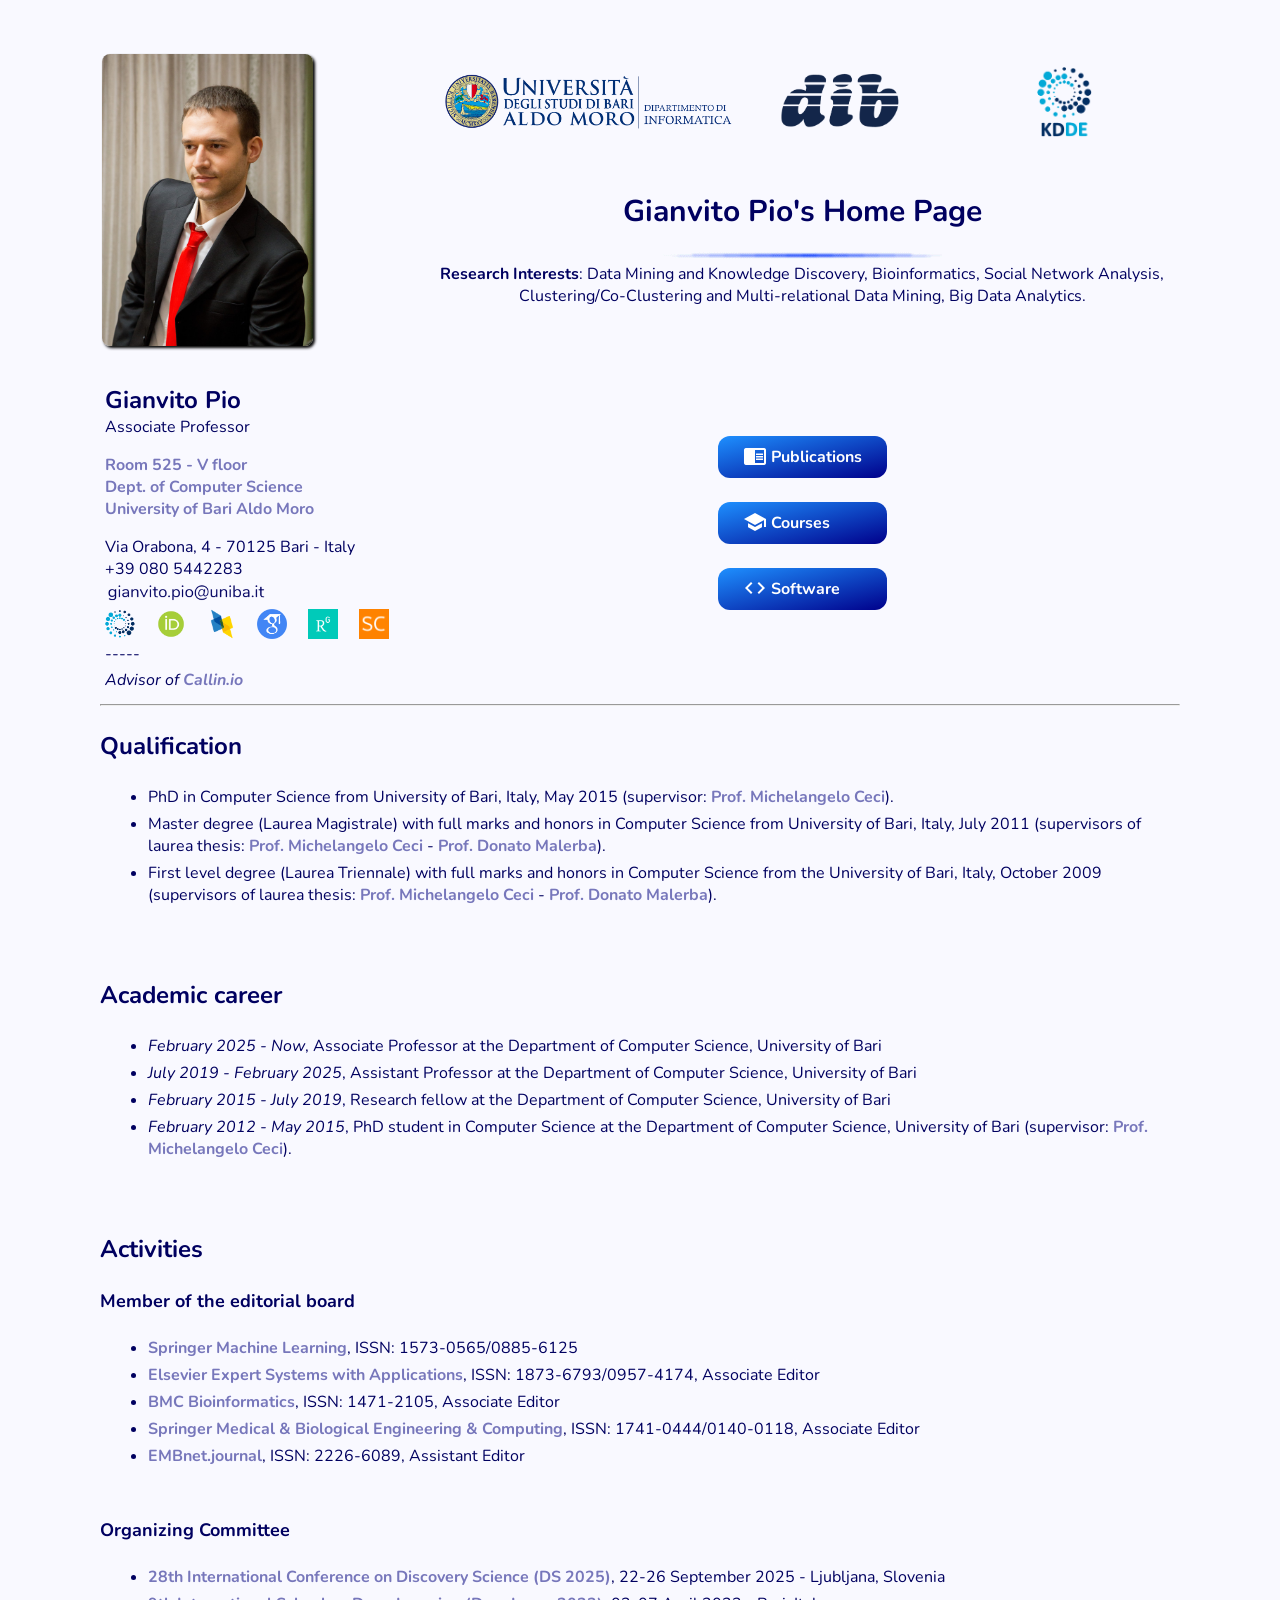
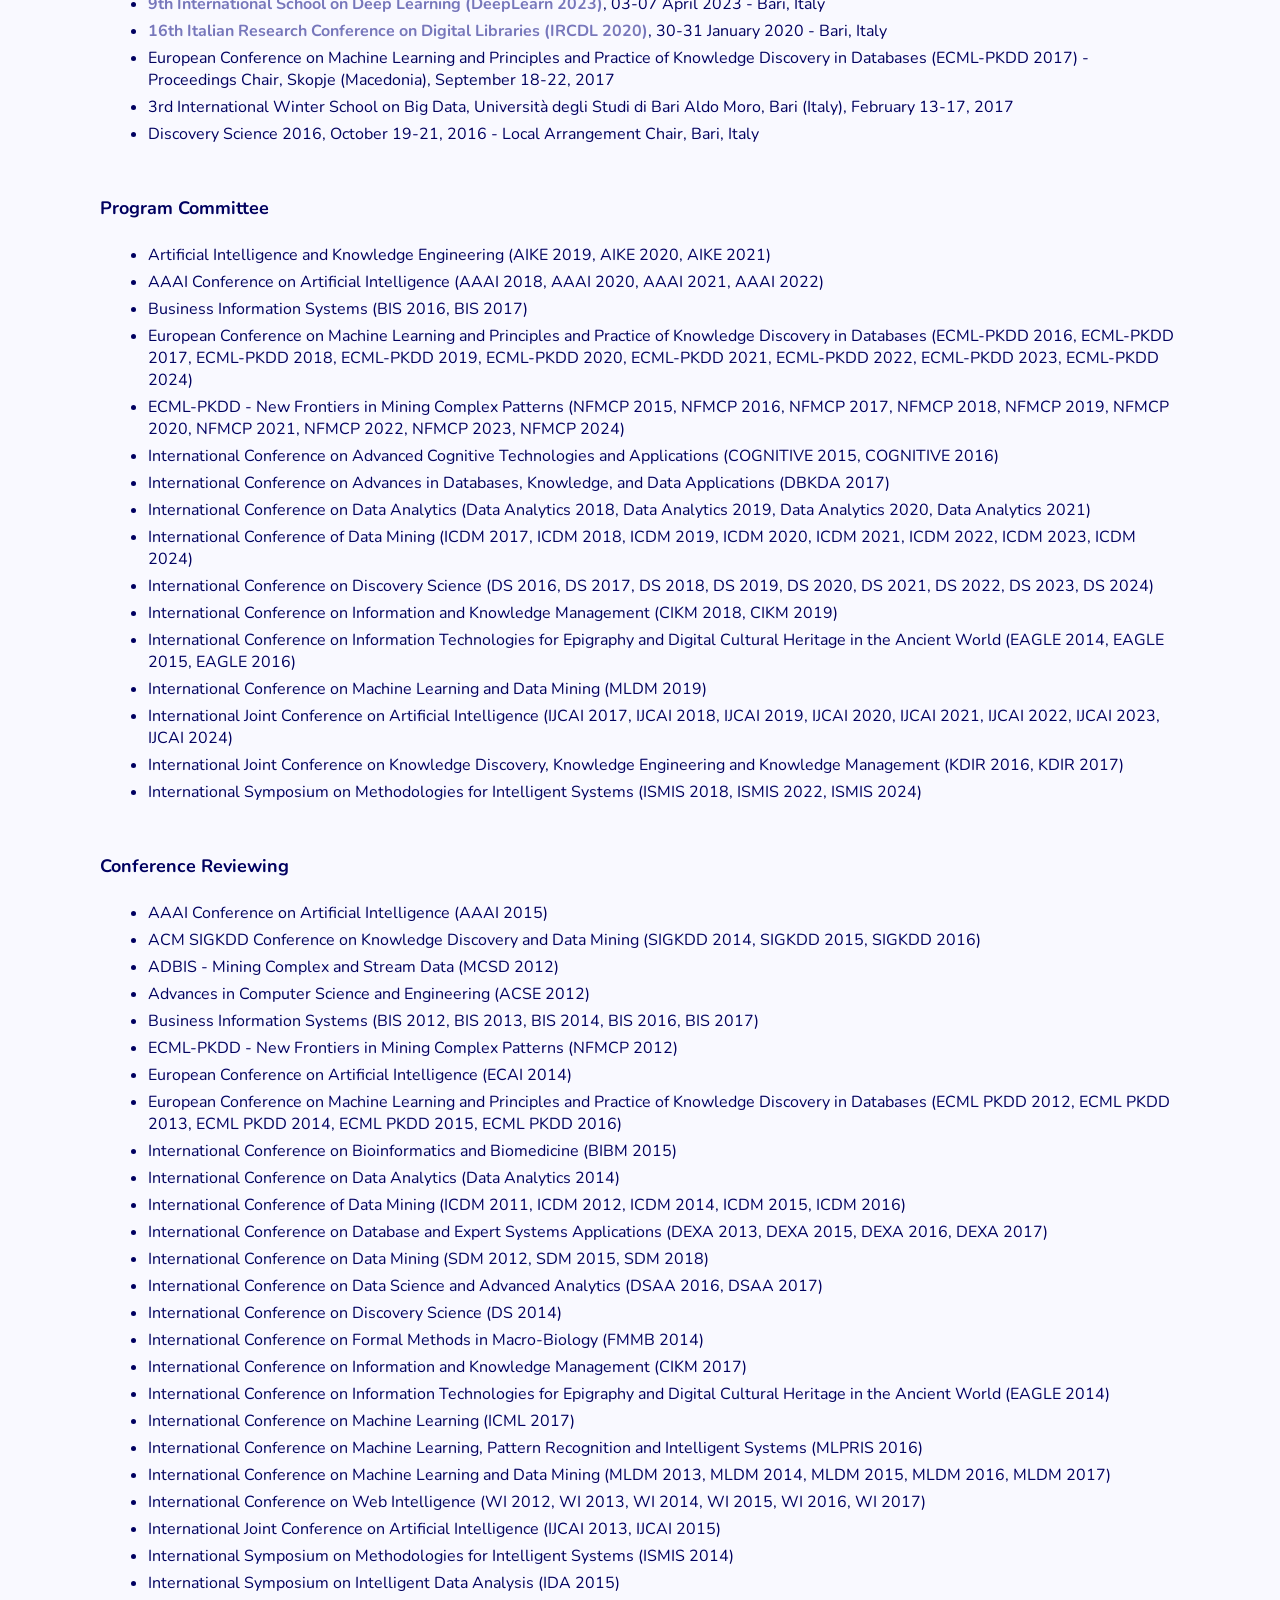
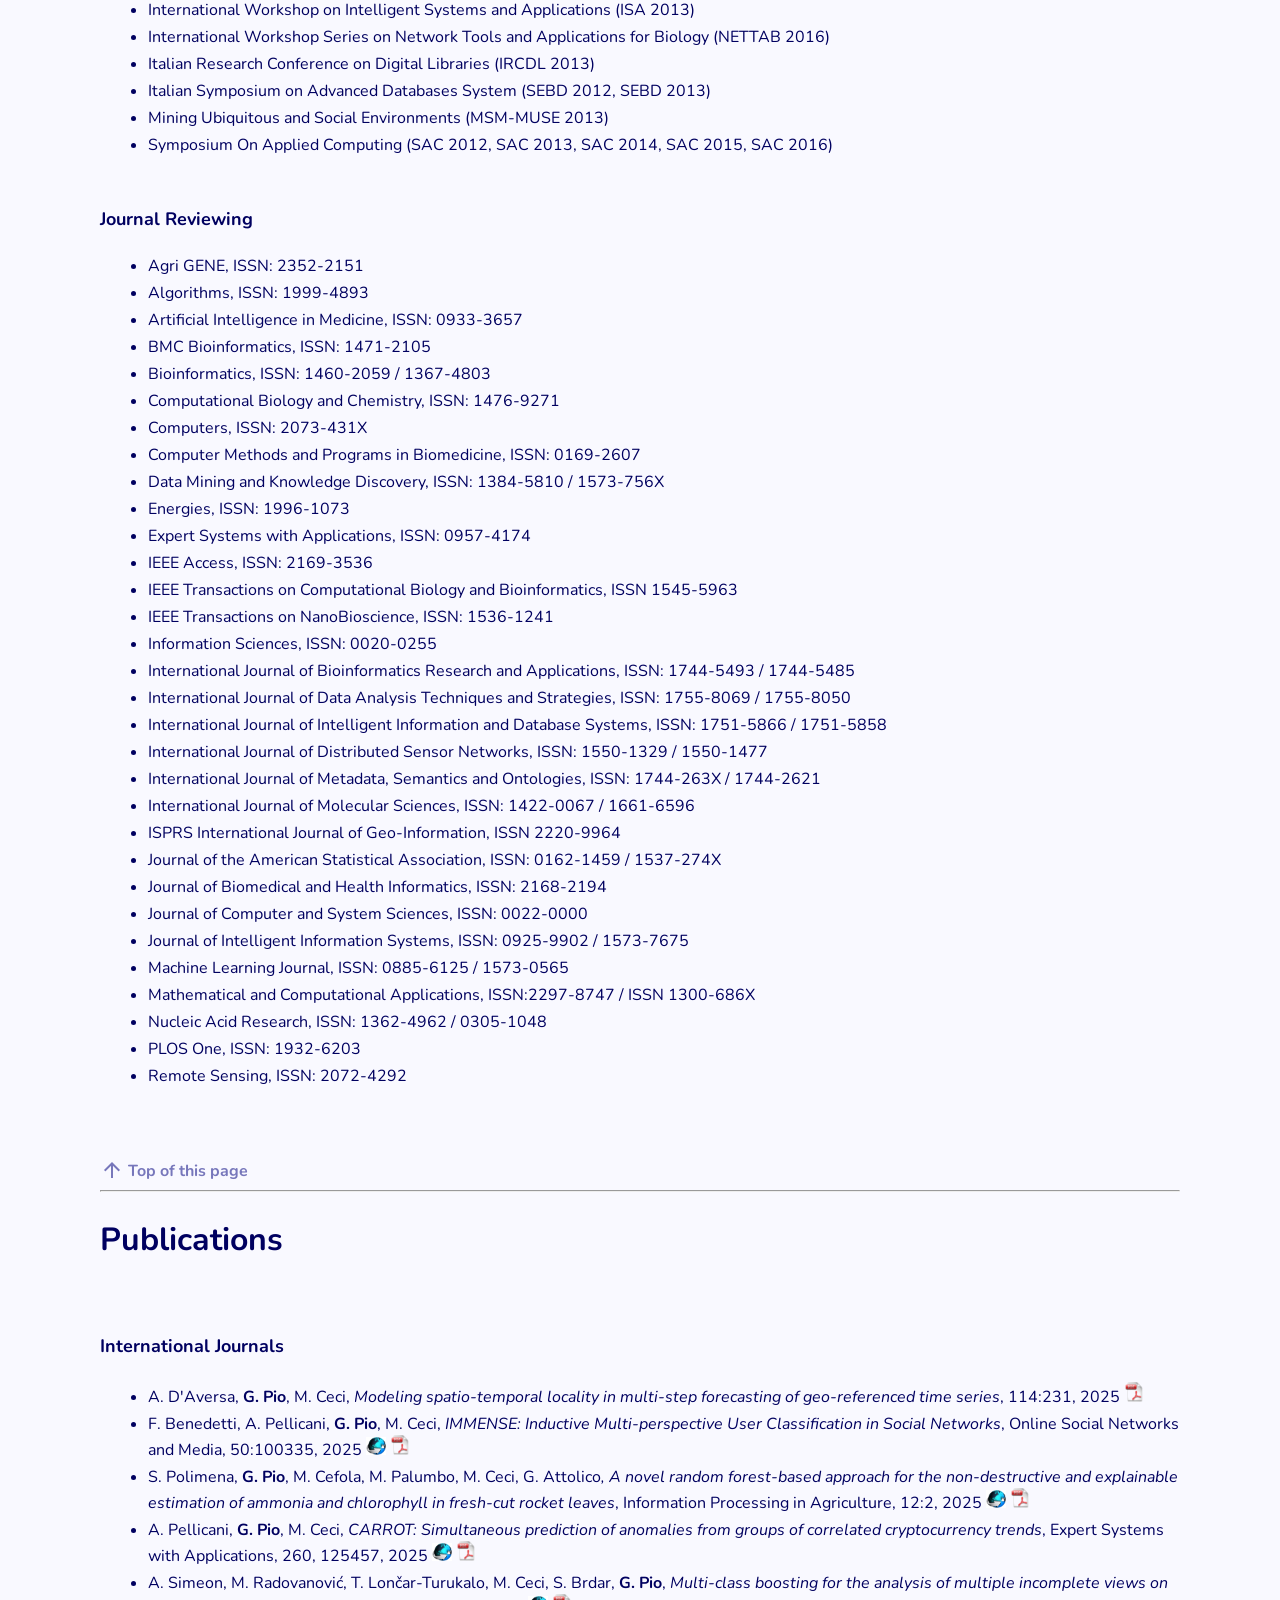
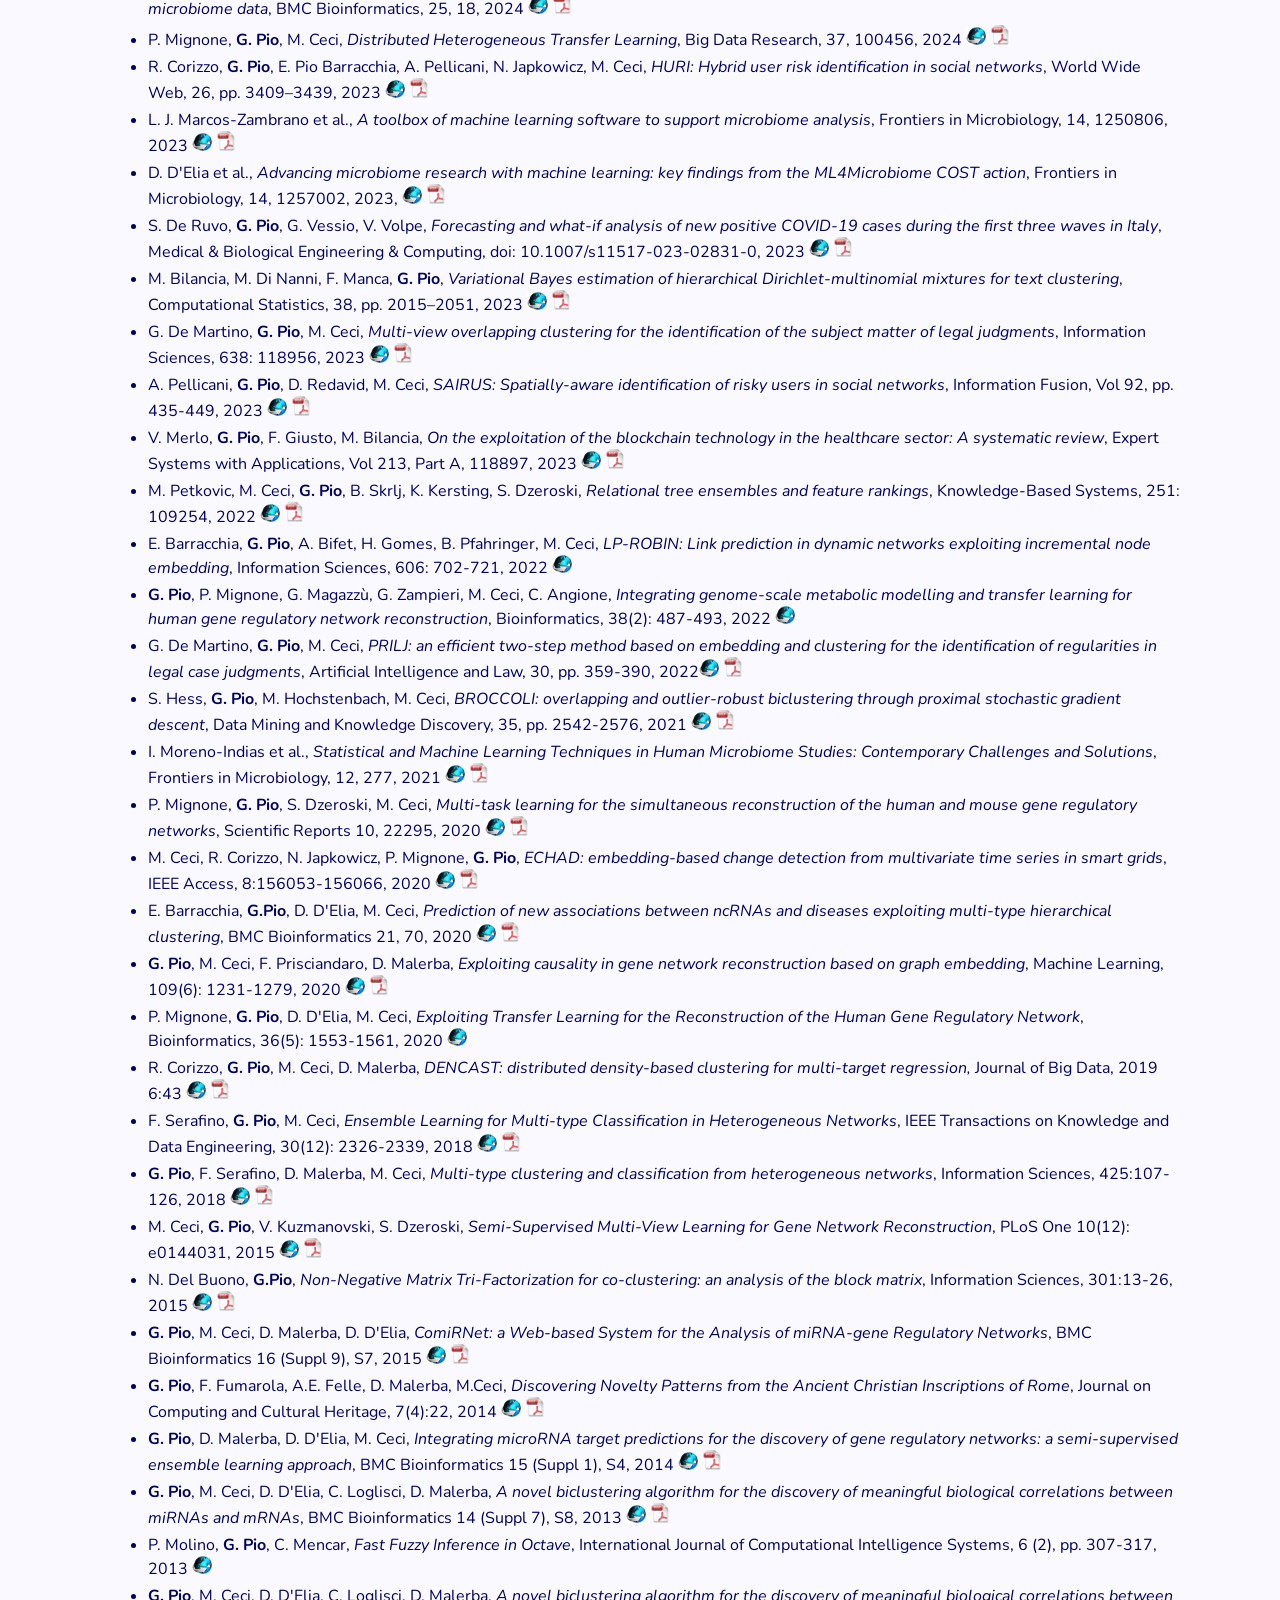
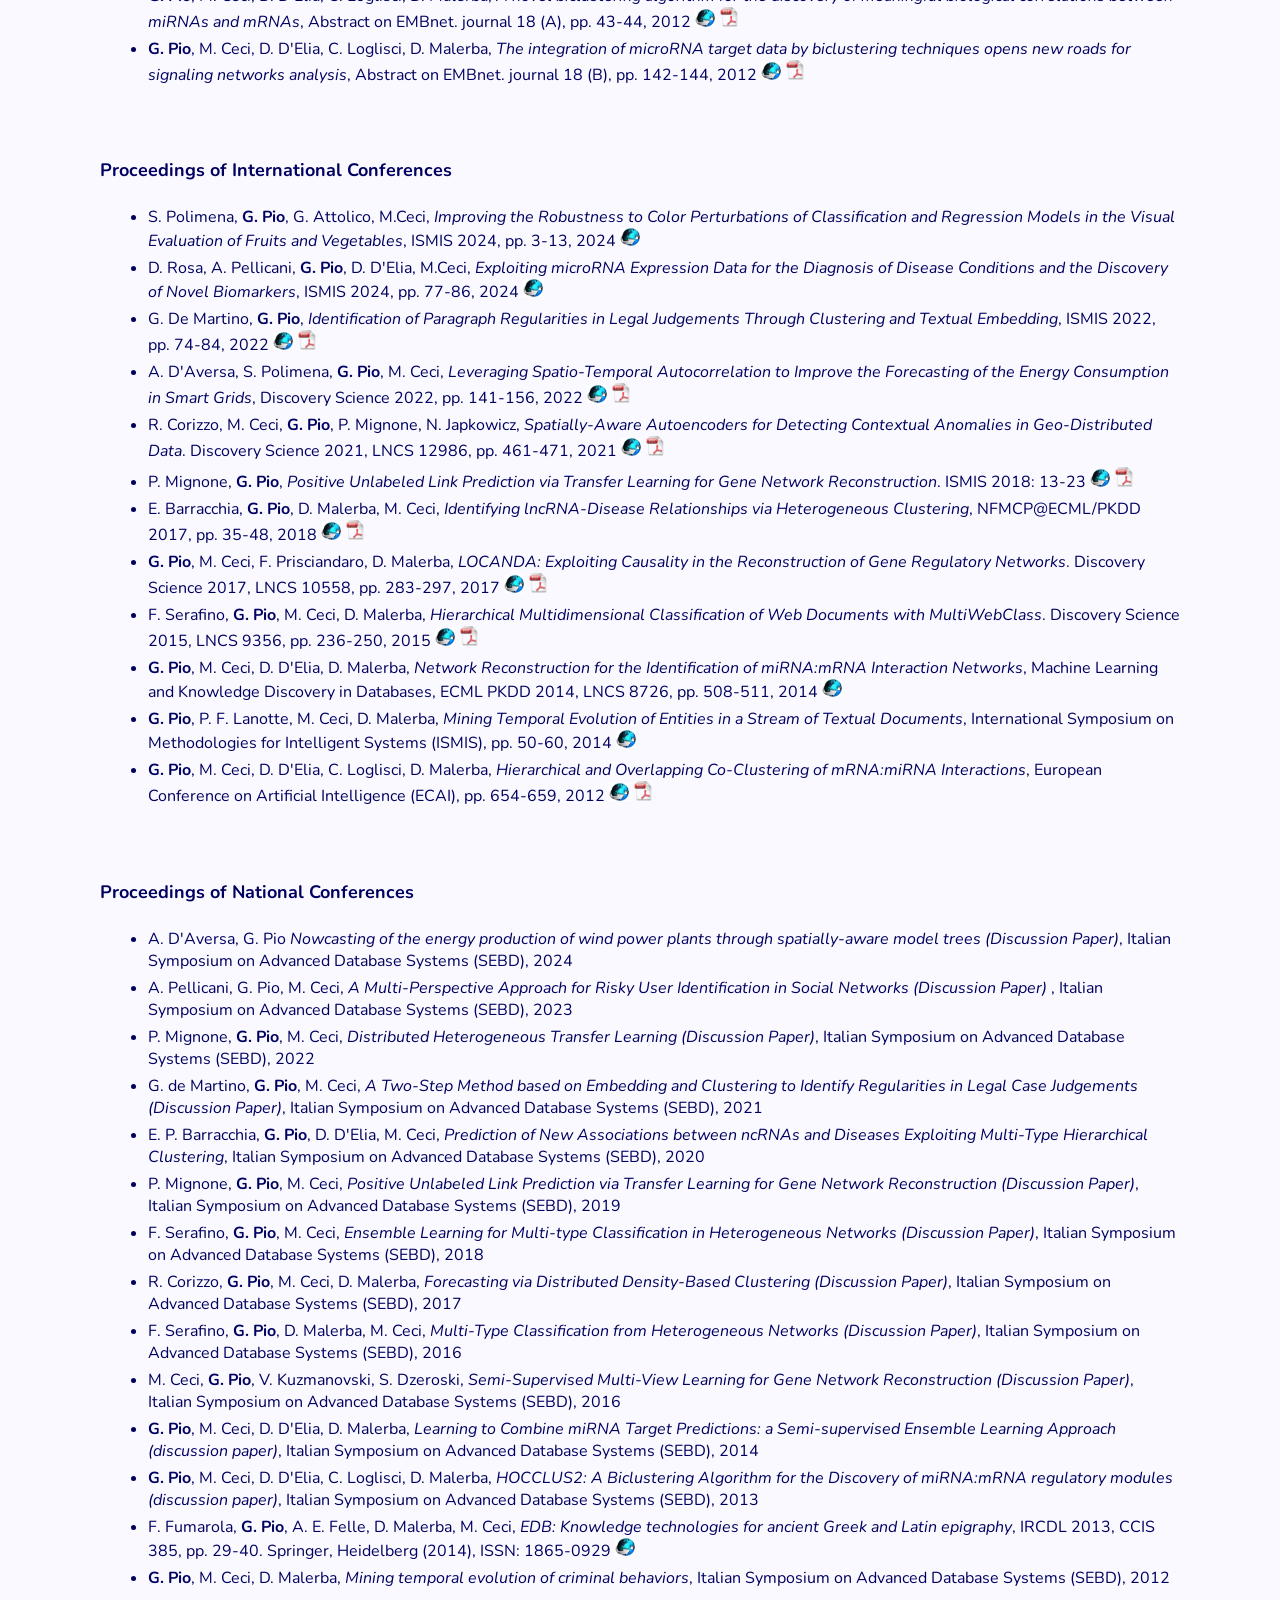
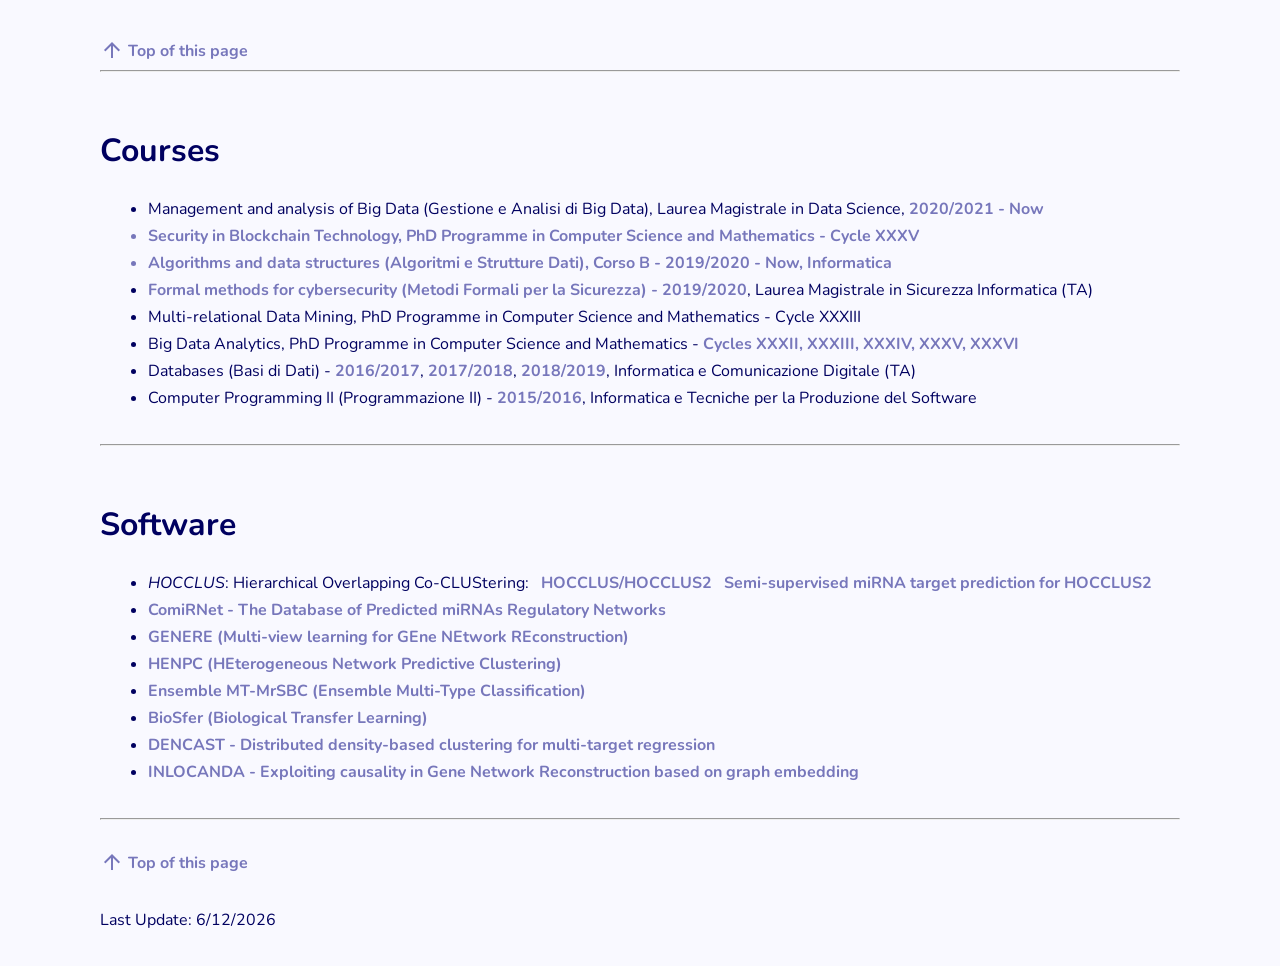
==== commit 2a5d8379: "Added MACH" ====
--- a/index.htm
+++ b/index.htm
@@ -293,8 +293,9 @@
 <BR>
 <H4>International Journals</H4>
 <UL>
-	<LI>F. Benedetti, A. Pellicani, <B>G. Pio</B>, M. Ceci, <I>IMMENSE: Inductive Multi-perspective User Classification in Social Networks</I>, Online Social Networks and Media, 50:100335, 2025,  <a href = "https://www.sciencedirect.com/science/article/pii/S2468696425000369" target="_blank"><img width="20" src = "images/download.jpg"></a> <a href = "https://www.sciencedirect.com/science/article/pii/S2468696425000369/pdfft?md5=694b1c6a6b3348e8f8a11fe0d493c7d7&pid=1-s2.0-S2468696425000369-main.pdf" target="_blank" title = "Download PDF" > <img width="20" src = "images/pdf.png"></a>
-	<LI>S. Polimena, <B>G. Pio</B>, M. Cefola, M. Palumbo, M. Ceci, G. Attolico<I>, A novel random forest-based approach for the non-destructive and explainable estimation of ammonia and chlorophyll in fresh-cut rocket leaves</I>, Information Processing in Agriculture, doi: https://doi.org/10.1016/j.inpa.2024.09.002, 2025 
+	<LI>A. D'Aversa, <B>G. Pio</B>, M. Ceci, <I>Modeling spatio-temporal locality in multi-step forecasting of geo-referenced time series</I>, 114:231, 2025 <a href = "https://link.springer.com/article/10.1007/s10994-025-06875-1"></a> <a href = "https://link.springer.com/content/pdf/10.1007/s10994-025-06875-1.pdf" target="_blank" title = "Download PDF" > <img width="20" src = "images/pdf.png"></a>
+	<LI>F. Benedetti, A. Pellicani, <B>G. Pio</B>, M. Ceci, <I>IMMENSE: Inductive Multi-perspective User Classification in Social Networks</I>, Online Social Networks and Media, 50:100335, 2025 <a href = "https://www.sciencedirect.com/science/article/pii/S2468696425000369" target="_blank"><img width="20" src = "images/download.jpg"></a> <a href = "https://www.sciencedirect.com/science/article/pii/S2468696425000369/pdfft?md5=694b1c6a6b3348e8f8a11fe0d493c7d7&pid=1-s2.0-S2468696425000369-main.pdf" target="_blank" title = "Download PDF" > <img width="20" src = "images/pdf.png"></a>
+	<LI>S. Polimena, <B>G. Pio</B>, M. Cefola, M. Palumbo, M. Ceci, G. Attolico<I>, A novel random forest-based approach for the non-destructive and explainable estimation of ammonia and chlorophyll in fresh-cut rocket leaves</I>, Information Processing in Agriculture, 12:2, 2025  
 	<a href = "https://www.sciencedirect.com/science/article/pii/S2214317324000635" target="_blank"><img width="20" src = "images/download.jpg"></a> <a href = "https://www.sciencedirect.com/science/article/pii/S2214317324000635/pdfft?md5=2bc58217eb4035a655de5eabc089cd9d&pid=1-s2.0-S2214317324000635-main.pdf" target="_blank" title = "Download PDF" > <img width="20" src = "images/pdf.png"></a>
 	<LI>A. Pellicani, <B>G. Pio</B>, M. Ceci, <I>CARROT: Simultaneous prediction of anomalies from groups of correlated cryptocurrency trends</I>, Expert Systems with Applications, 260, 125457, 2025 <a href = "https://www.sciencedirect.com/science/article/pii/S0957417424023248" target="_blank"><img width="20" src = "images/download.jpg"></a> <a href = "https://www.sciencedirect.com/science/article/pii/S0957417424023248/pdfft?md5=c06178e53063aa3569d3c1989951672e&pid=1-s2.0-S0957417424023248-main.pdf" target="_blank" title = "Download PDF" > <img width="20" src = "images/pdf.png"></a> 
 	<LI>A. Simeon, M. Radovanović, T. Lončar-Turukalo, M. Ceci, S. Brdar, <B>G. Pio</B>, <I>Multi-class boosting for the analysis of multiple incomplete views on microbiome data</I>, BMC Bioinformatics, 25, 18, 2024  <a href = "https://link.springer.com/article/10.1186/s12859-024-05767-w" target="_blank"><img width="20" src = "images/download.jpg"></a> <a href = "https://link.springer.com/content/pdf/10.1186/s12859-024-05767-w.pdf" target="_blank" title = "Download PDF" > <img width="20" src = "images/pdf.png"></a> 
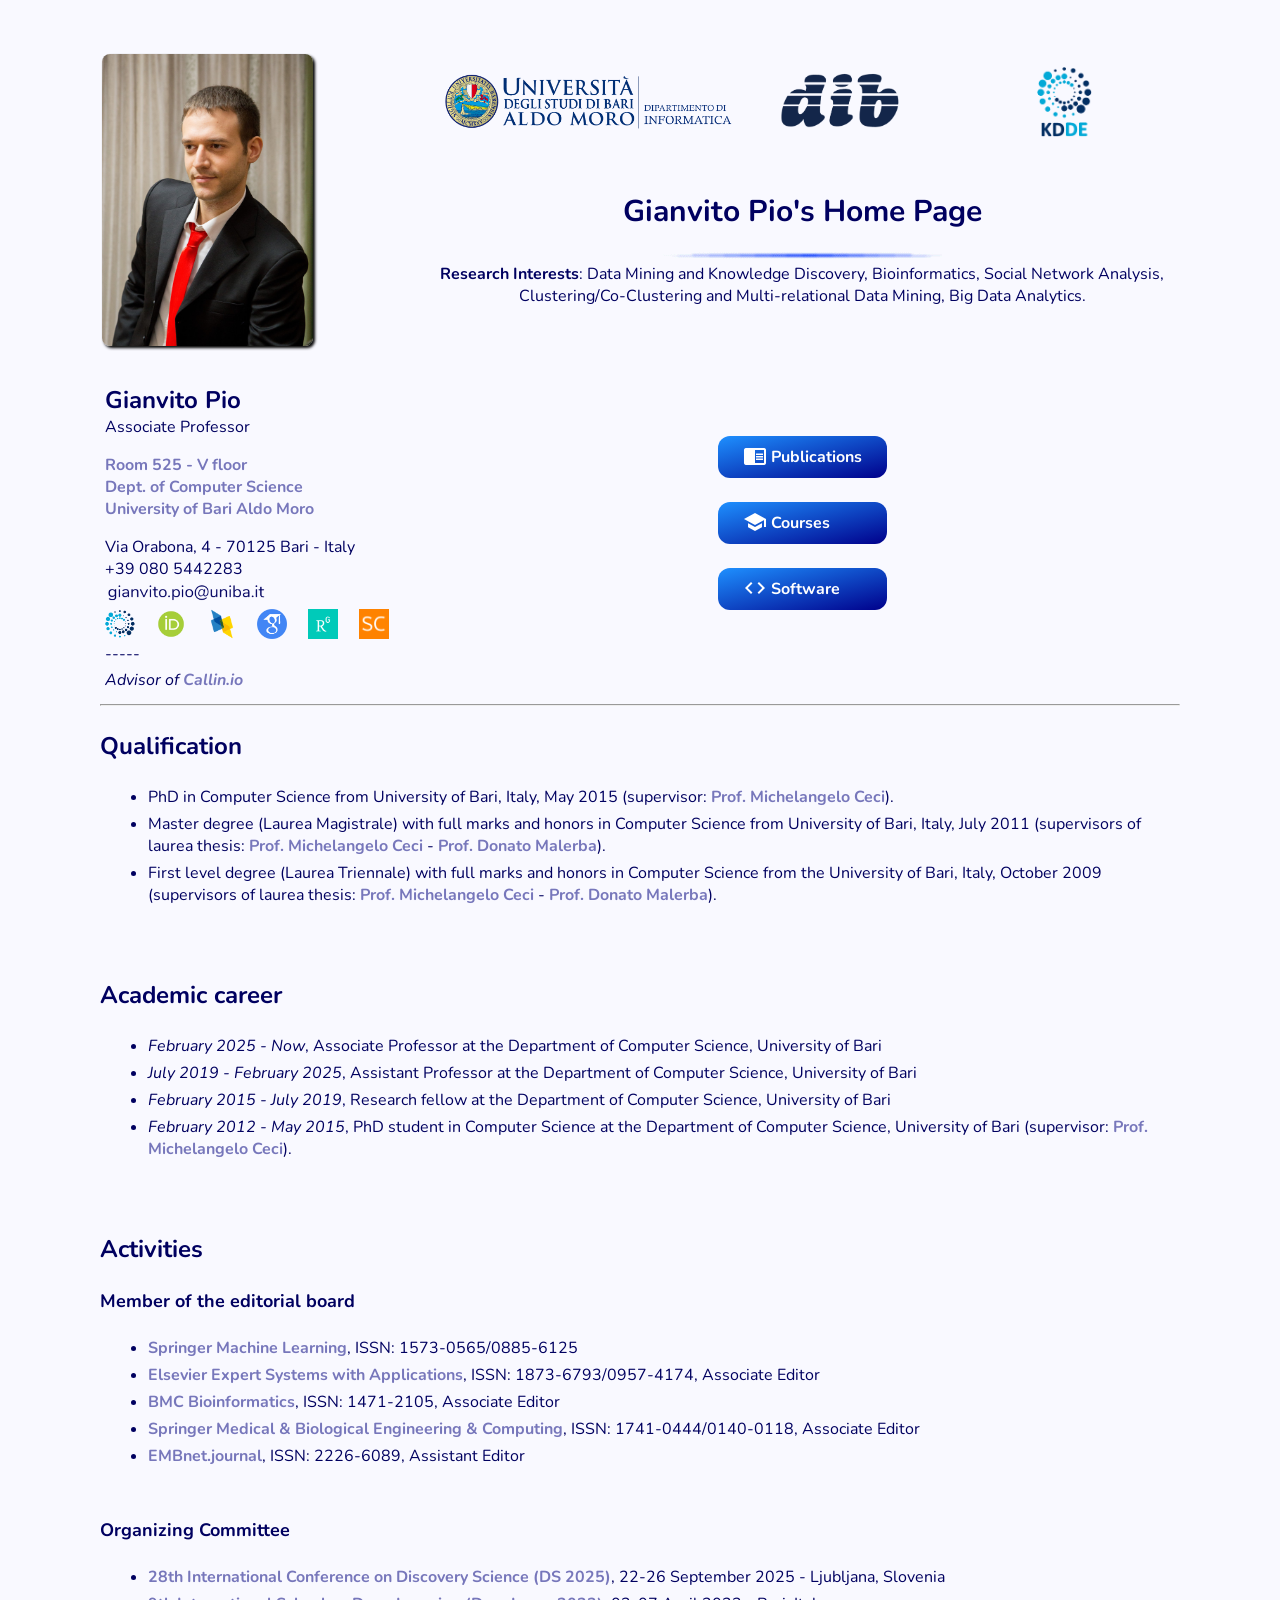
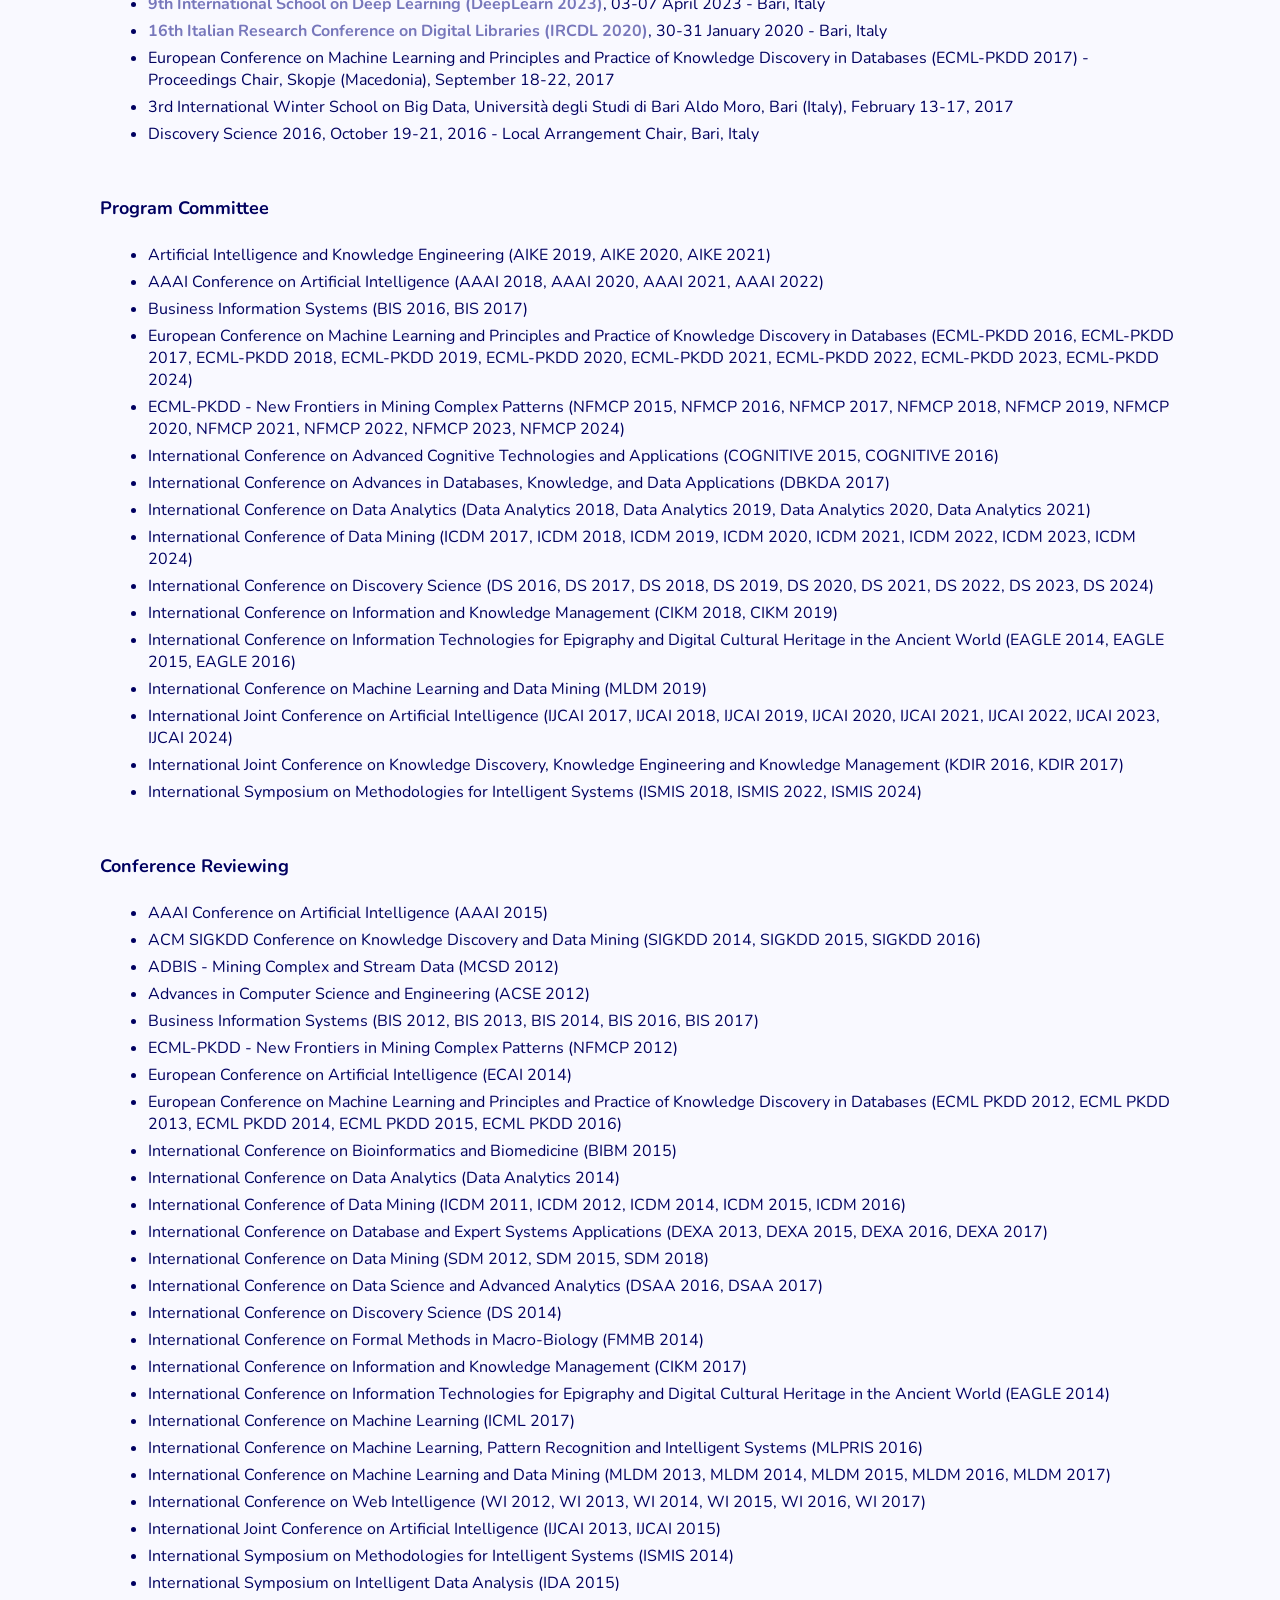
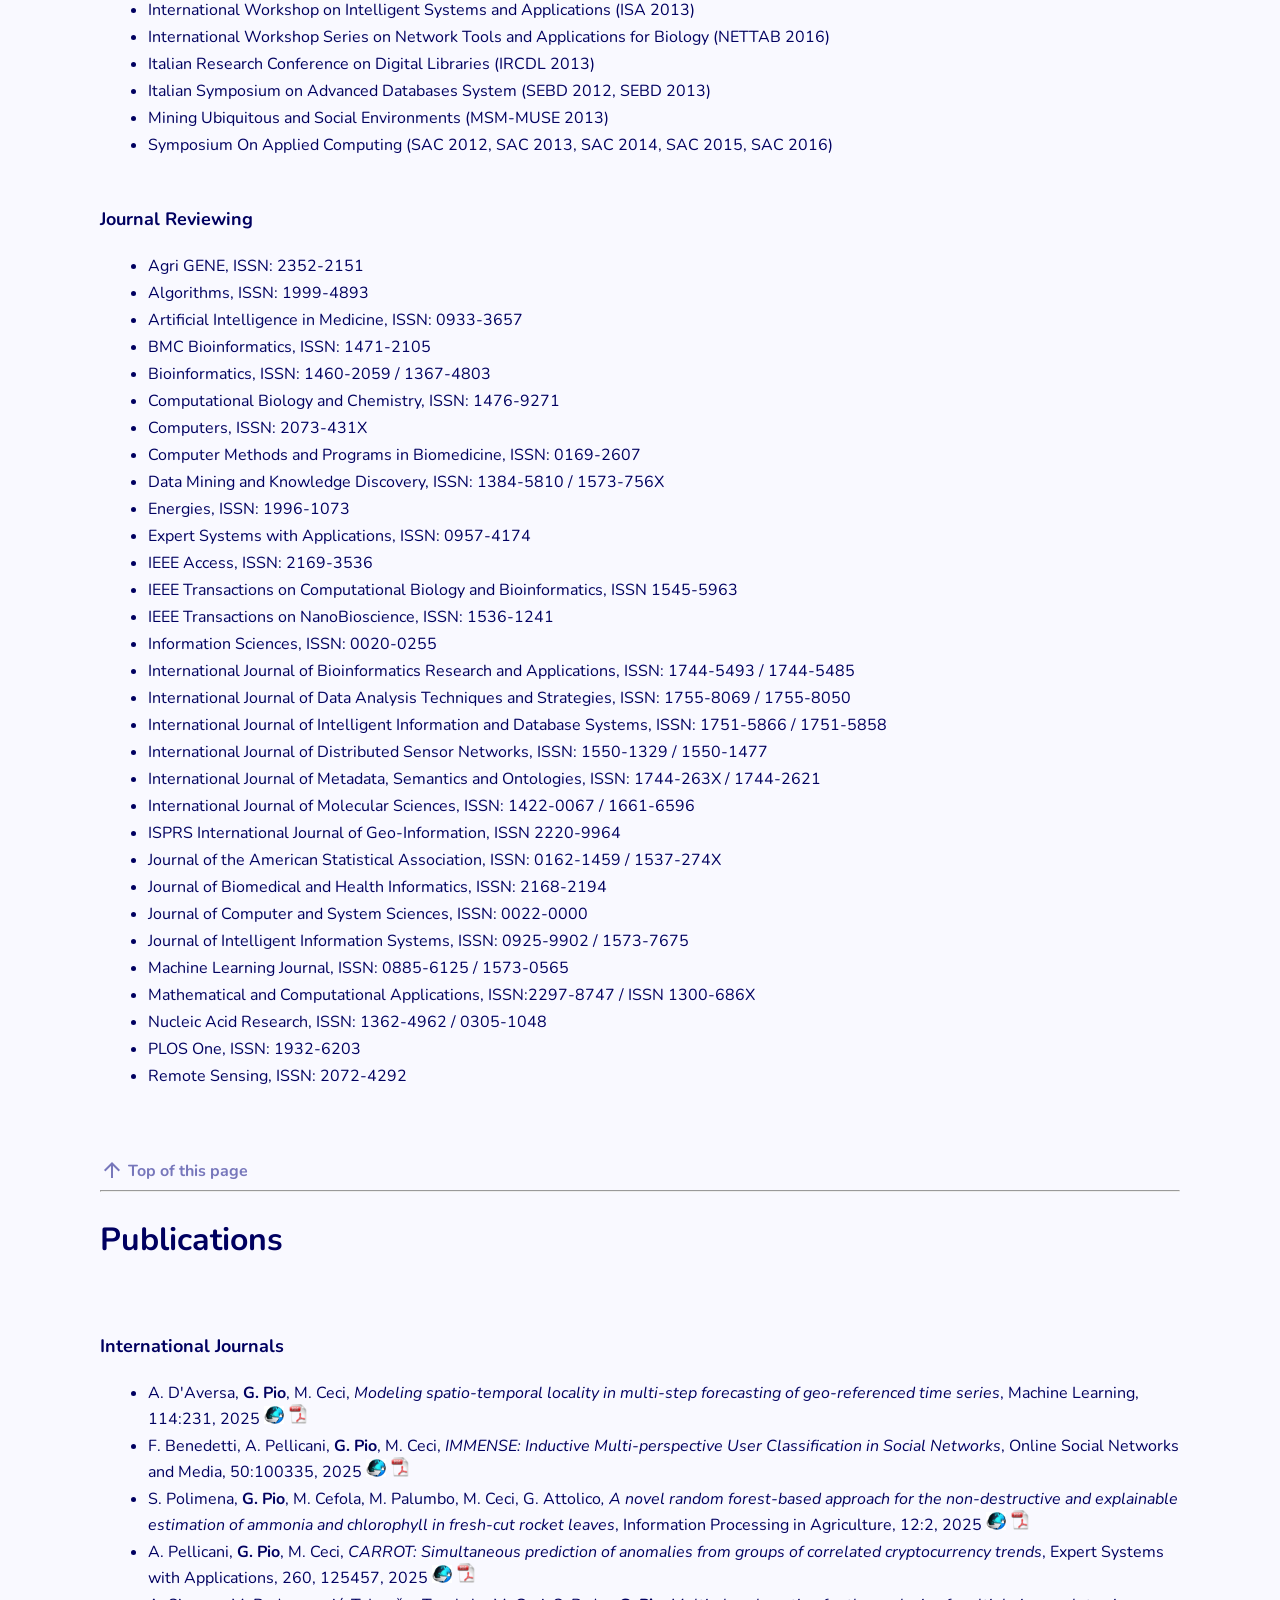
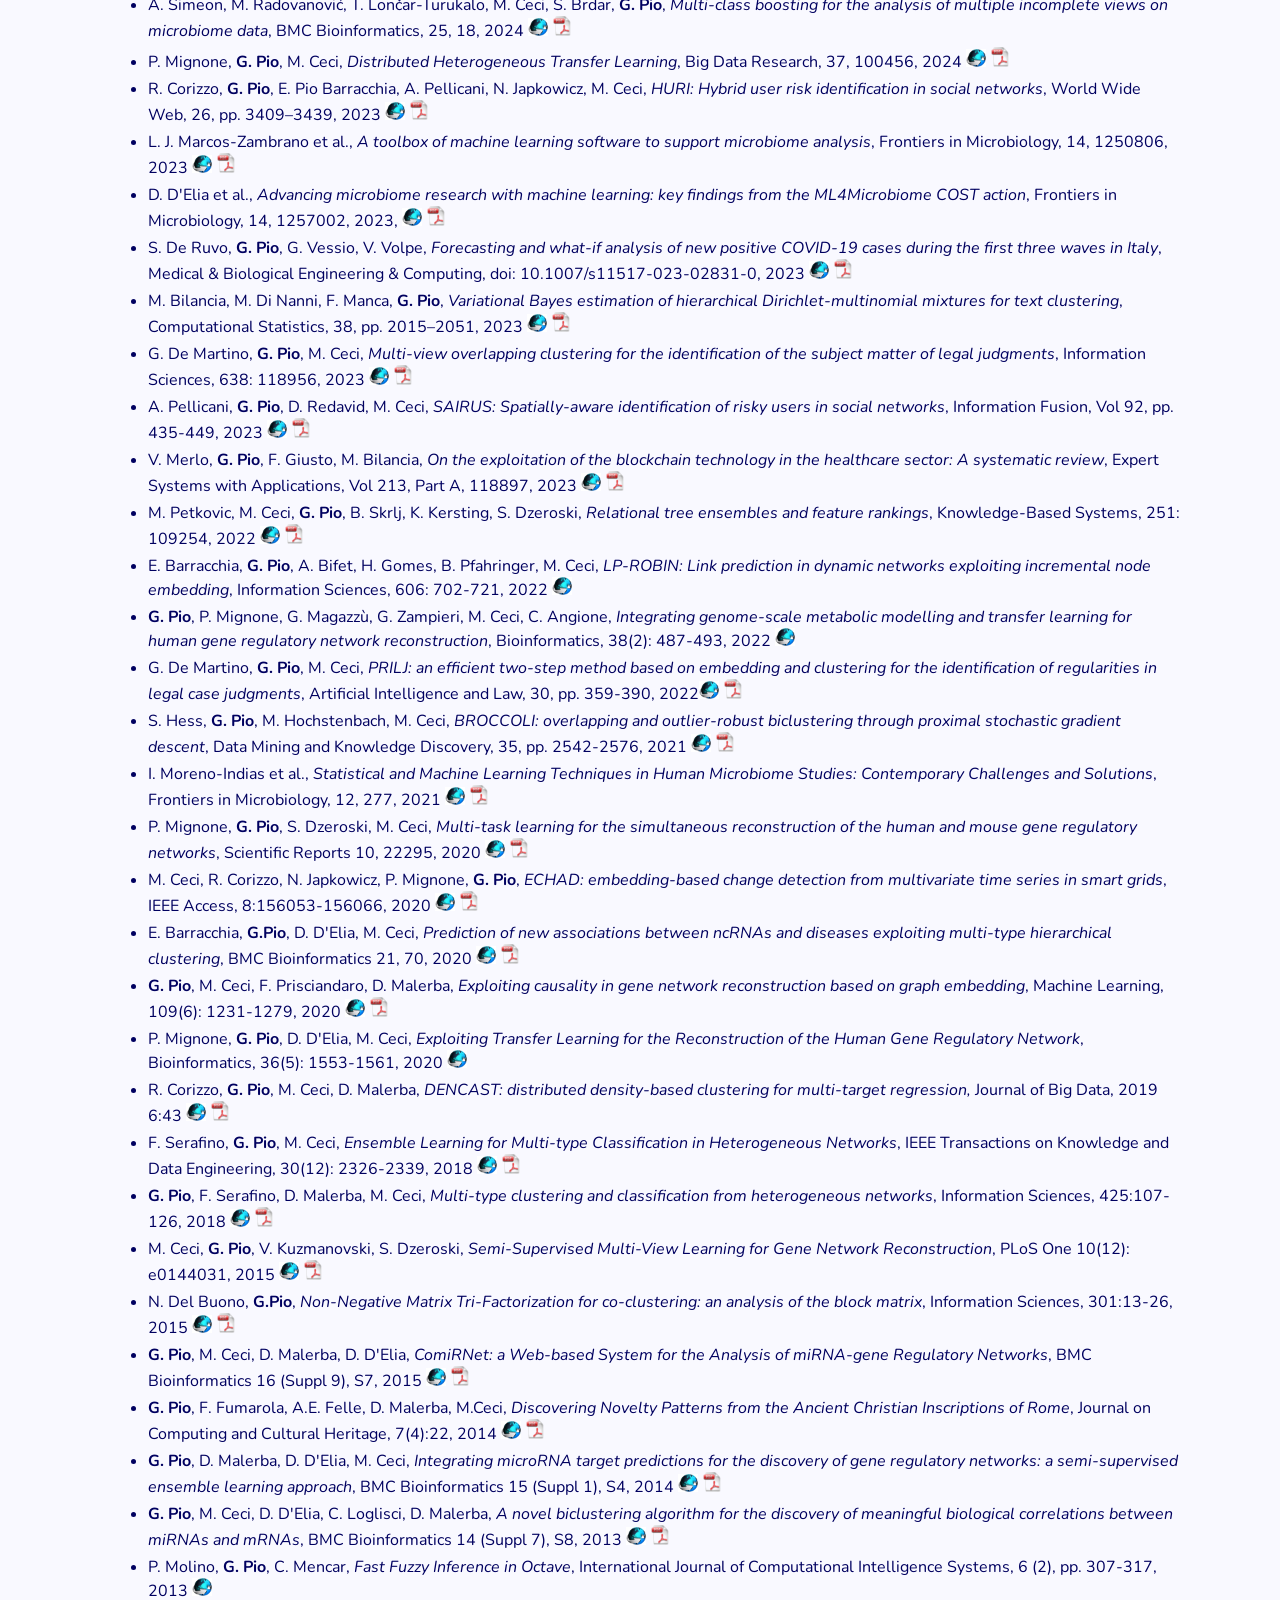
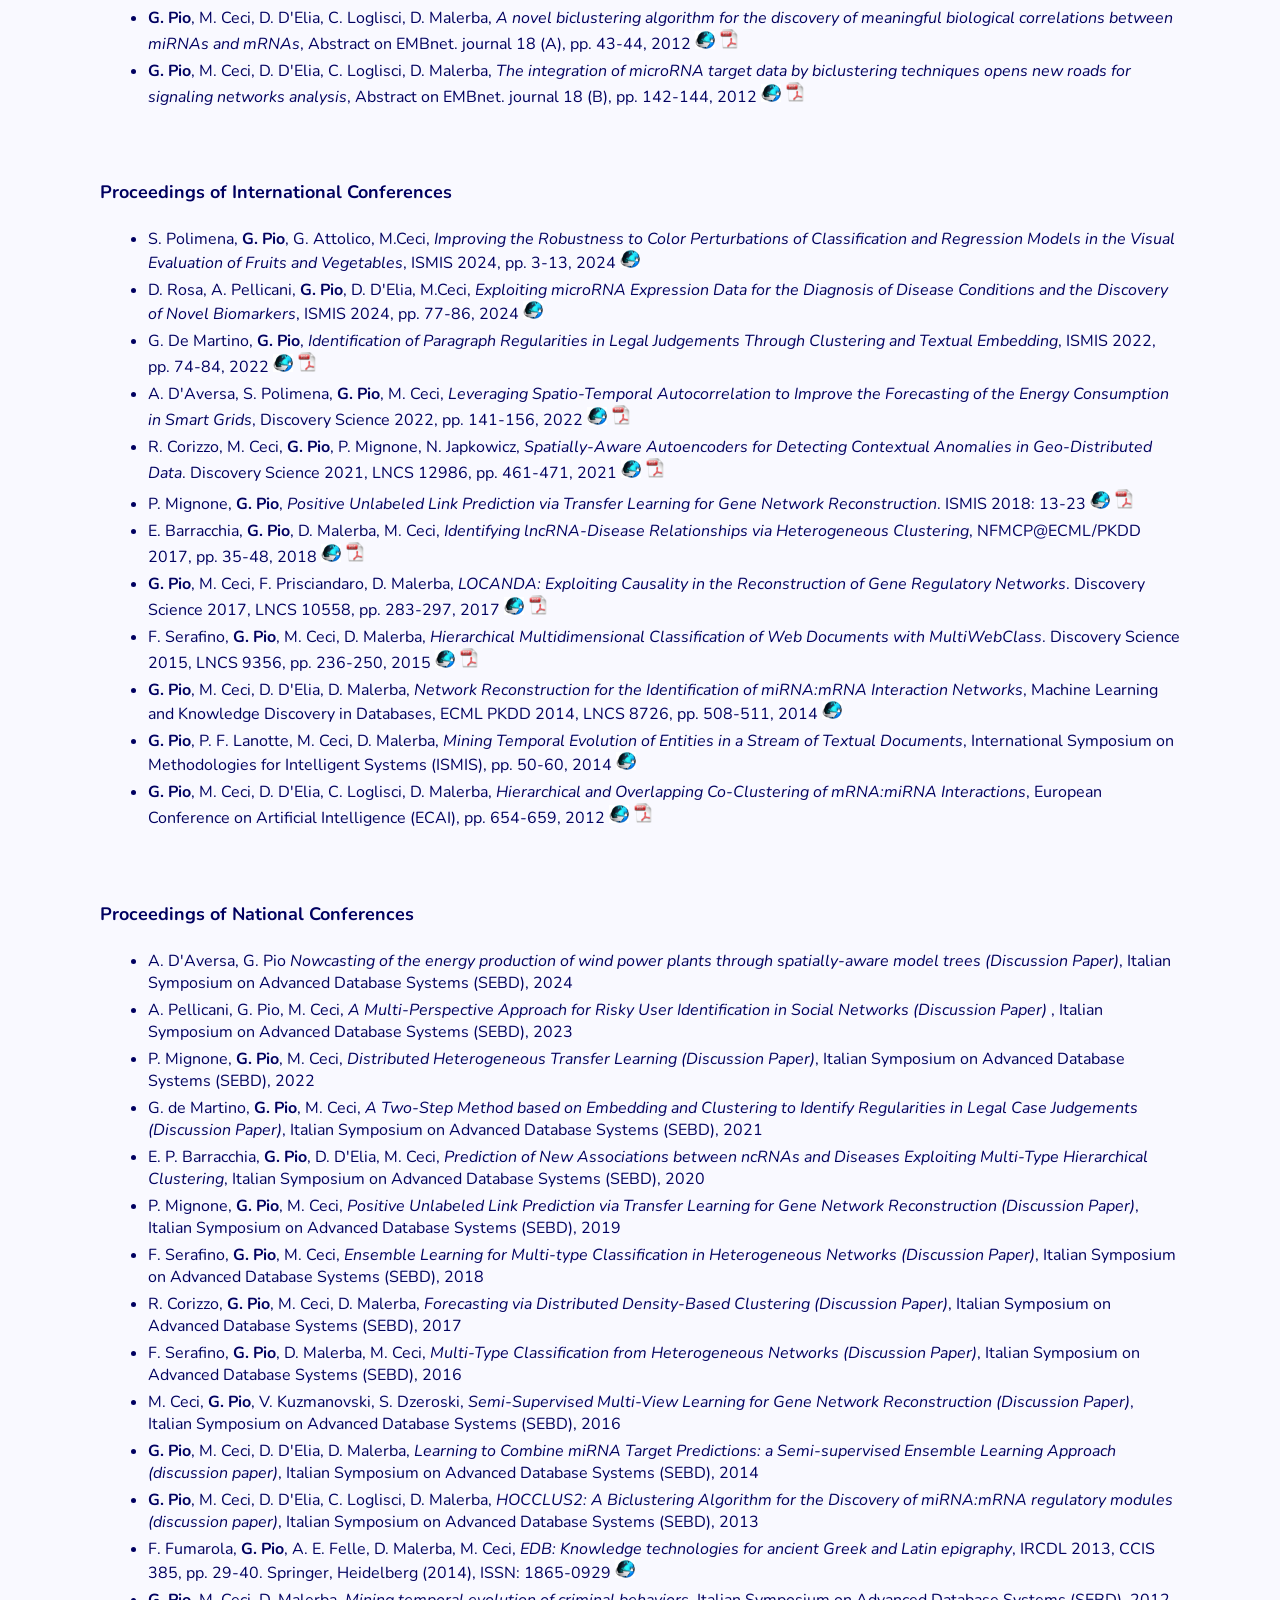
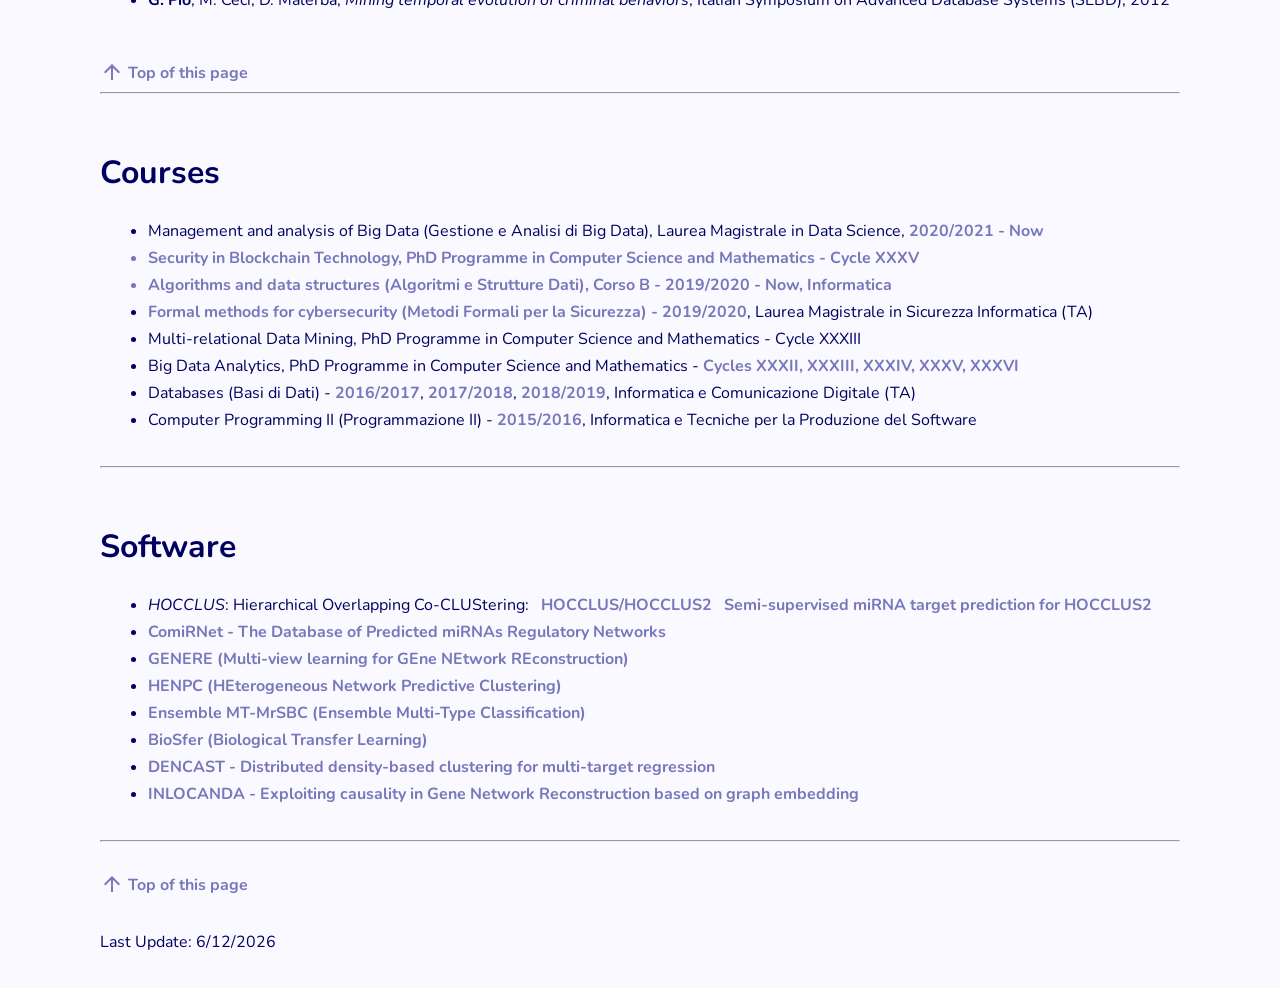
==== commit adee6a96: "Fixed MACH" ====
--- a/index.htm
+++ b/index.htm
@@ -293,7 +293,7 @@
 <BR>
 <H4>International Journals</H4>
 <UL>
-	<LI>A. D'Aversa, <B>G. Pio</B>, M. Ceci, <I>Modeling spatio-temporal locality in multi-step forecasting of geo-referenced time series</I>, 114:231, 2025 <a href = "https://link.springer.com/article/10.1007/s10994-025-06875-1"></a> <a href = "https://link.springer.com/content/pdf/10.1007/s10994-025-06875-1.pdf" target="_blank" title = "Download PDF" > <img width="20" src = "images/pdf.png"></a>
+	<LI>A. D'Aversa, <B>G. Pio</B>, M. Ceci, <I>Modeling spatio-temporal locality in multi-step forecasting of geo-referenced time series</I>, Machine Learning, 114:231, 2025 <a href = "https://link.springer.com/article/10.1007/s10994-025-06875-1"><img width="20" src = "images/download.jpg"></a> <a href = "https://link.springer.com/content/pdf/10.1007/s10994-025-06875-1.pdf" target="_blank" title = "Download PDF" > <img width="20" src = "images/pdf.png"></a>
 	<LI>F. Benedetti, A. Pellicani, <B>G. Pio</B>, M. Ceci, <I>IMMENSE: Inductive Multi-perspective User Classification in Social Networks</I>, Online Social Networks and Media, 50:100335, 2025 <a href = "https://www.sciencedirect.com/science/article/pii/S2468696425000369" target="_blank"><img width="20" src = "images/download.jpg"></a> <a href = "https://www.sciencedirect.com/science/article/pii/S2468696425000369/pdfft?md5=694b1c6a6b3348e8f8a11fe0d493c7d7&pid=1-s2.0-S2468696425000369-main.pdf" target="_blank" title = "Download PDF" > <img width="20" src = "images/pdf.png"></a>
 	<LI>S. Polimena, <B>G. Pio</B>, M. Cefola, M. Palumbo, M. Ceci, G. Attolico<I>, A novel random forest-based approach for the non-destructive and explainable estimation of ammonia and chlorophyll in fresh-cut rocket leaves</I>, Information Processing in Agriculture, 12:2, 2025  
 	<a href = "https://www.sciencedirect.com/science/article/pii/S2214317324000635" target="_blank"><img width="20" src = "images/download.jpg"></a> <a href = "https://www.sciencedirect.com/science/article/pii/S2214317324000635/pdfft?md5=2bc58217eb4035a655de5eabc089cd9d&pid=1-s2.0-S2214317324000635-main.pdf" target="_blank" title = "Download PDF" > <img width="20" src = "images/pdf.png"></a>
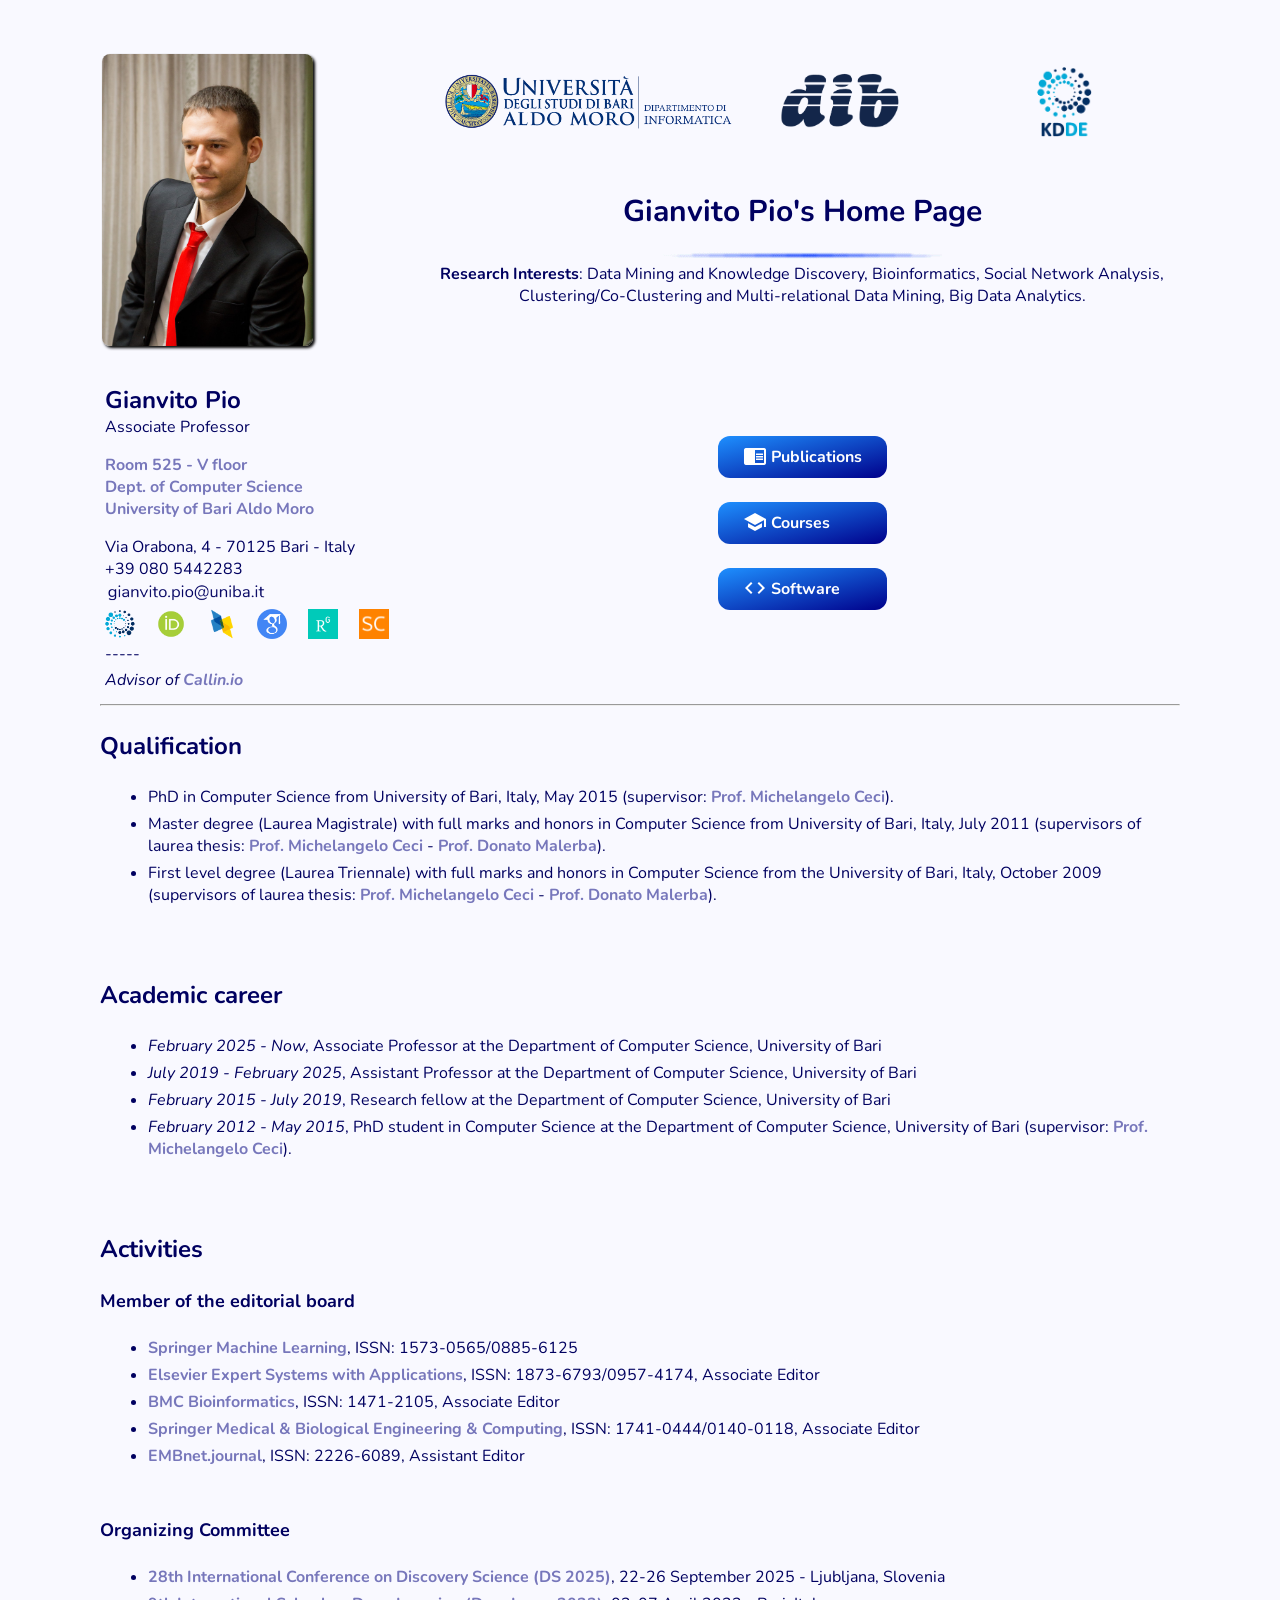
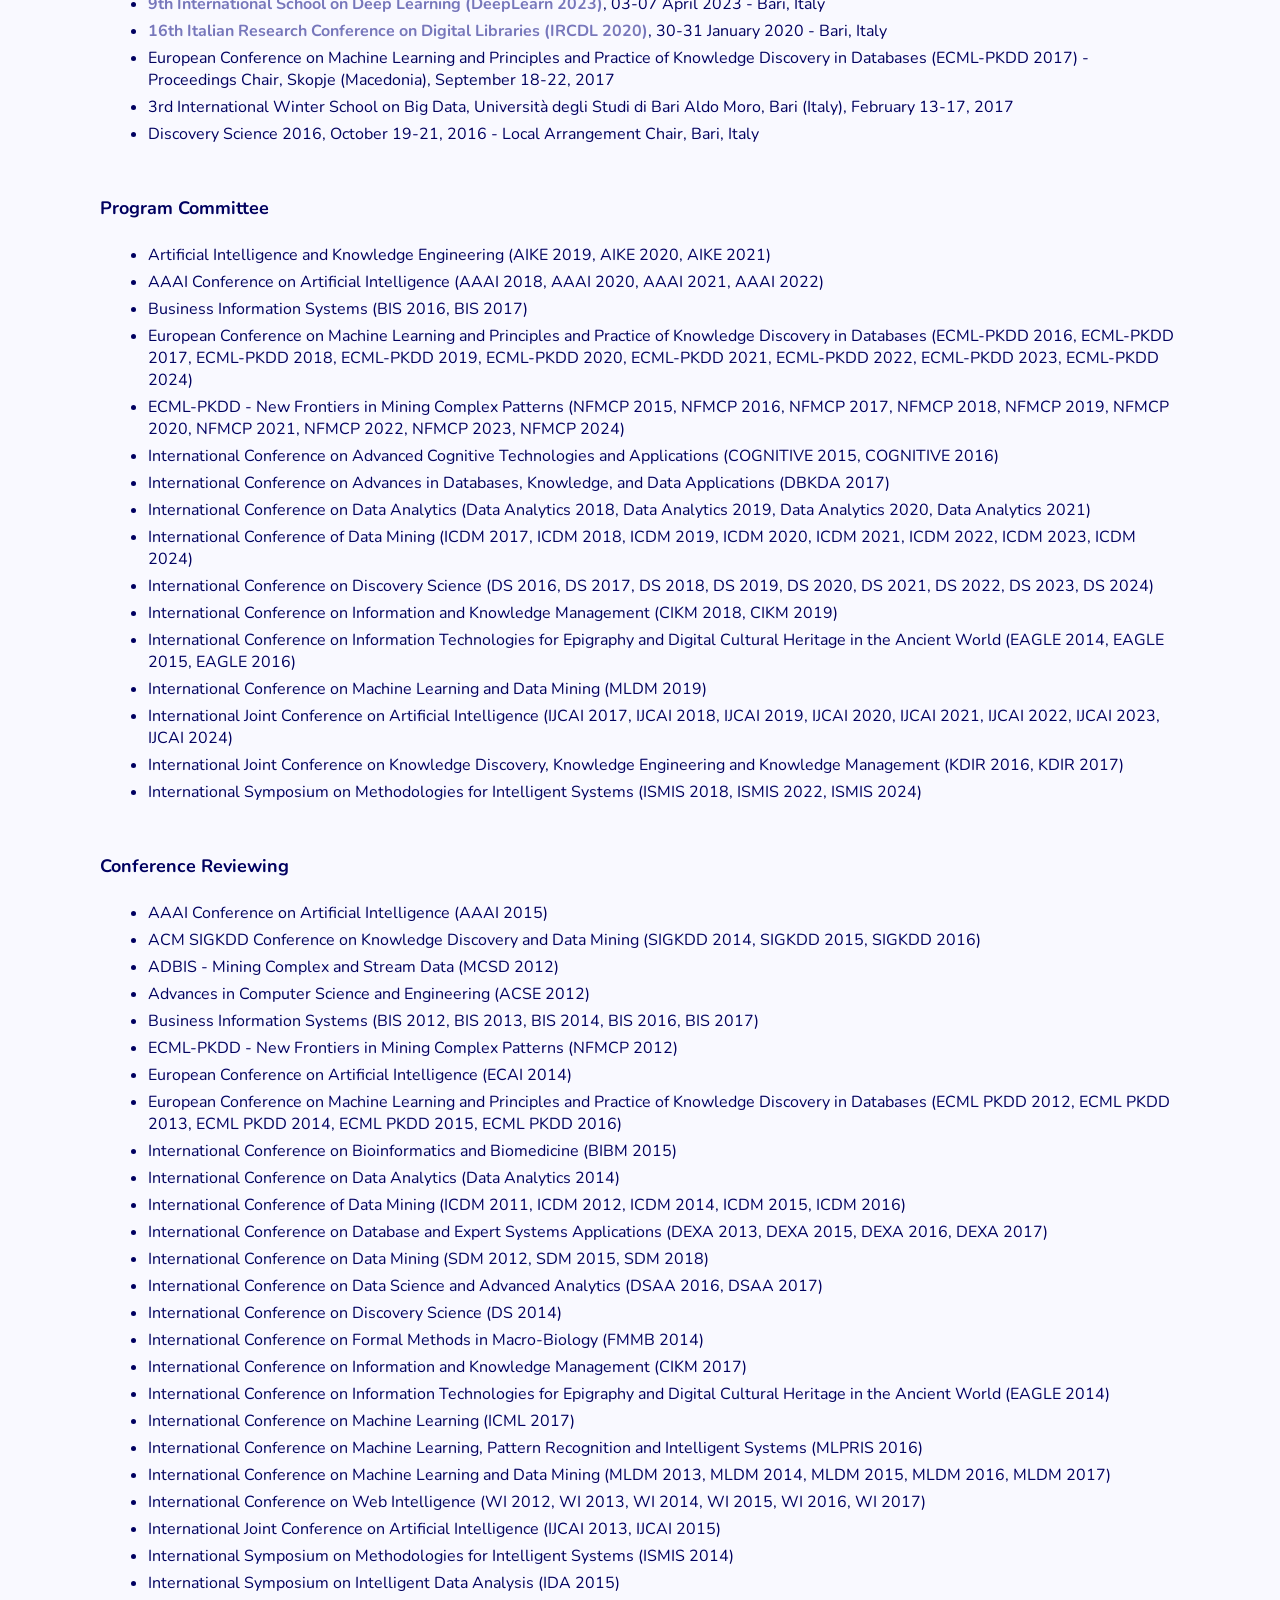
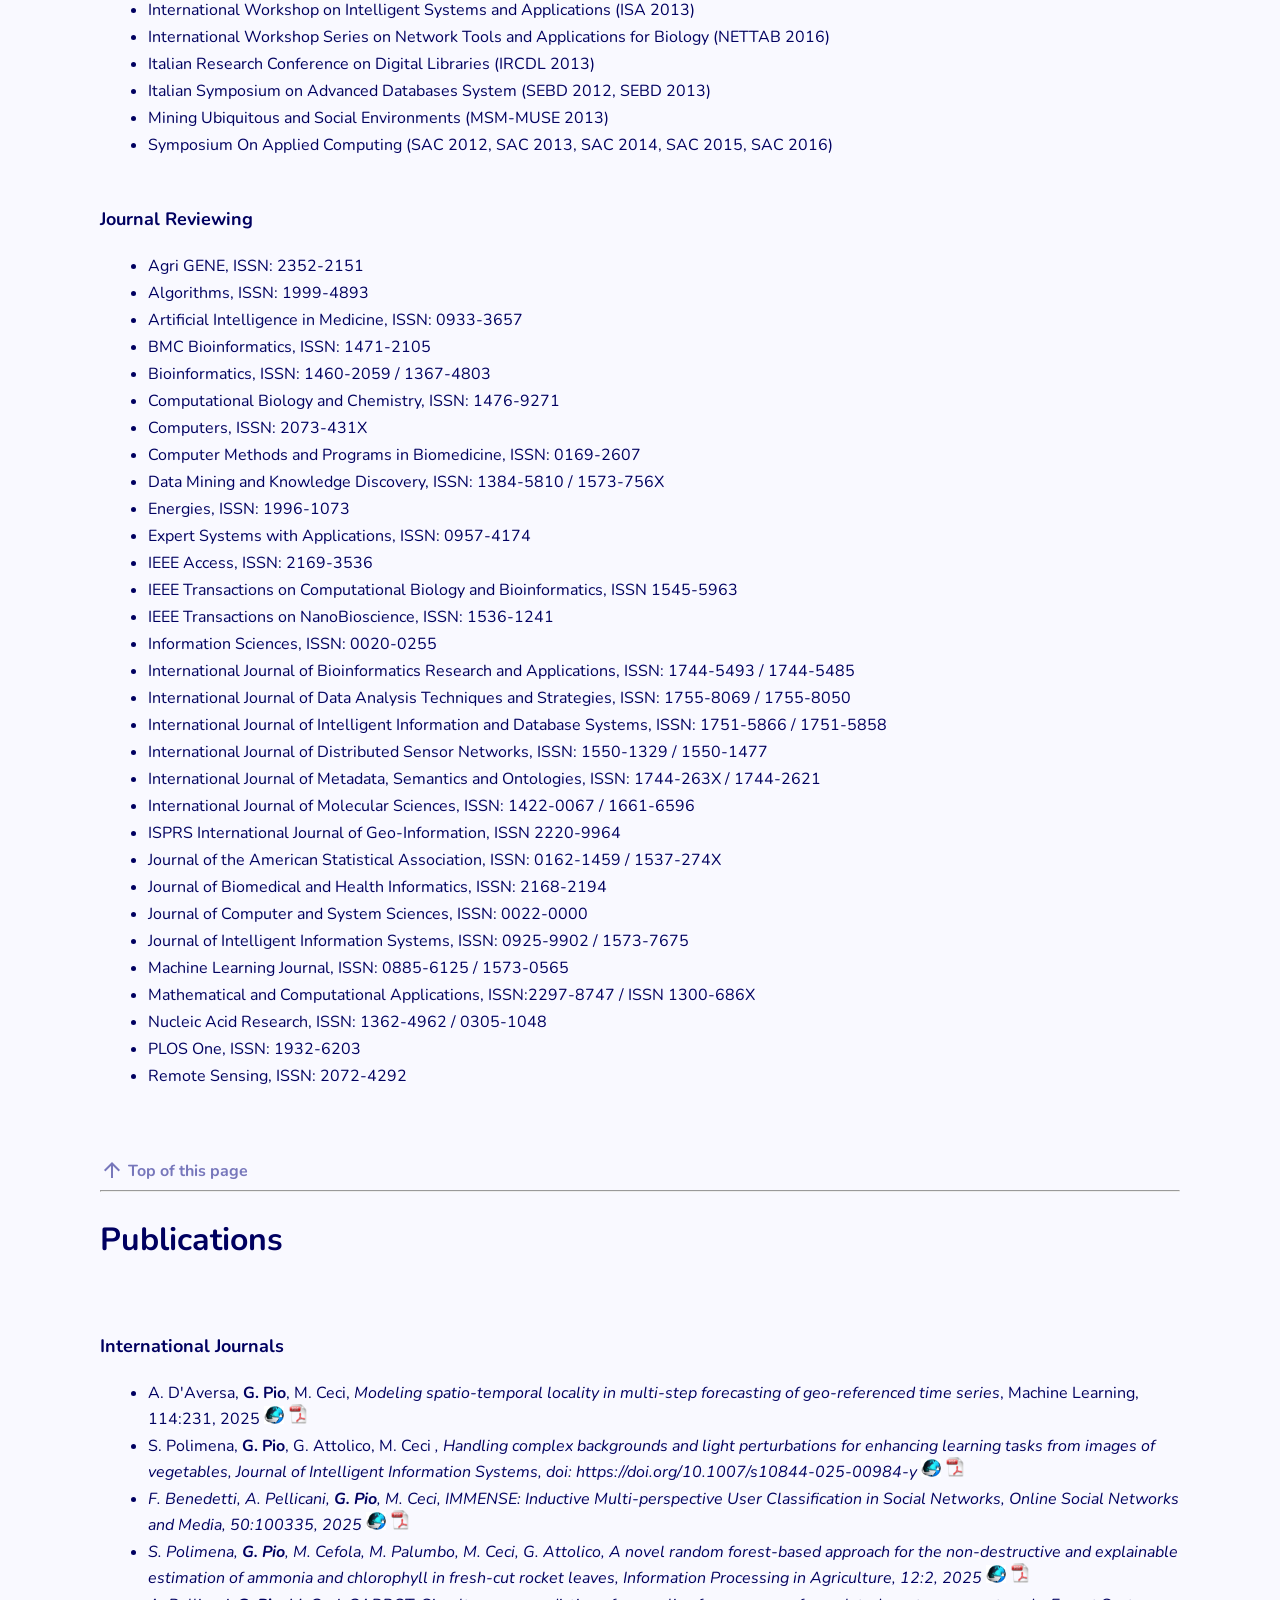
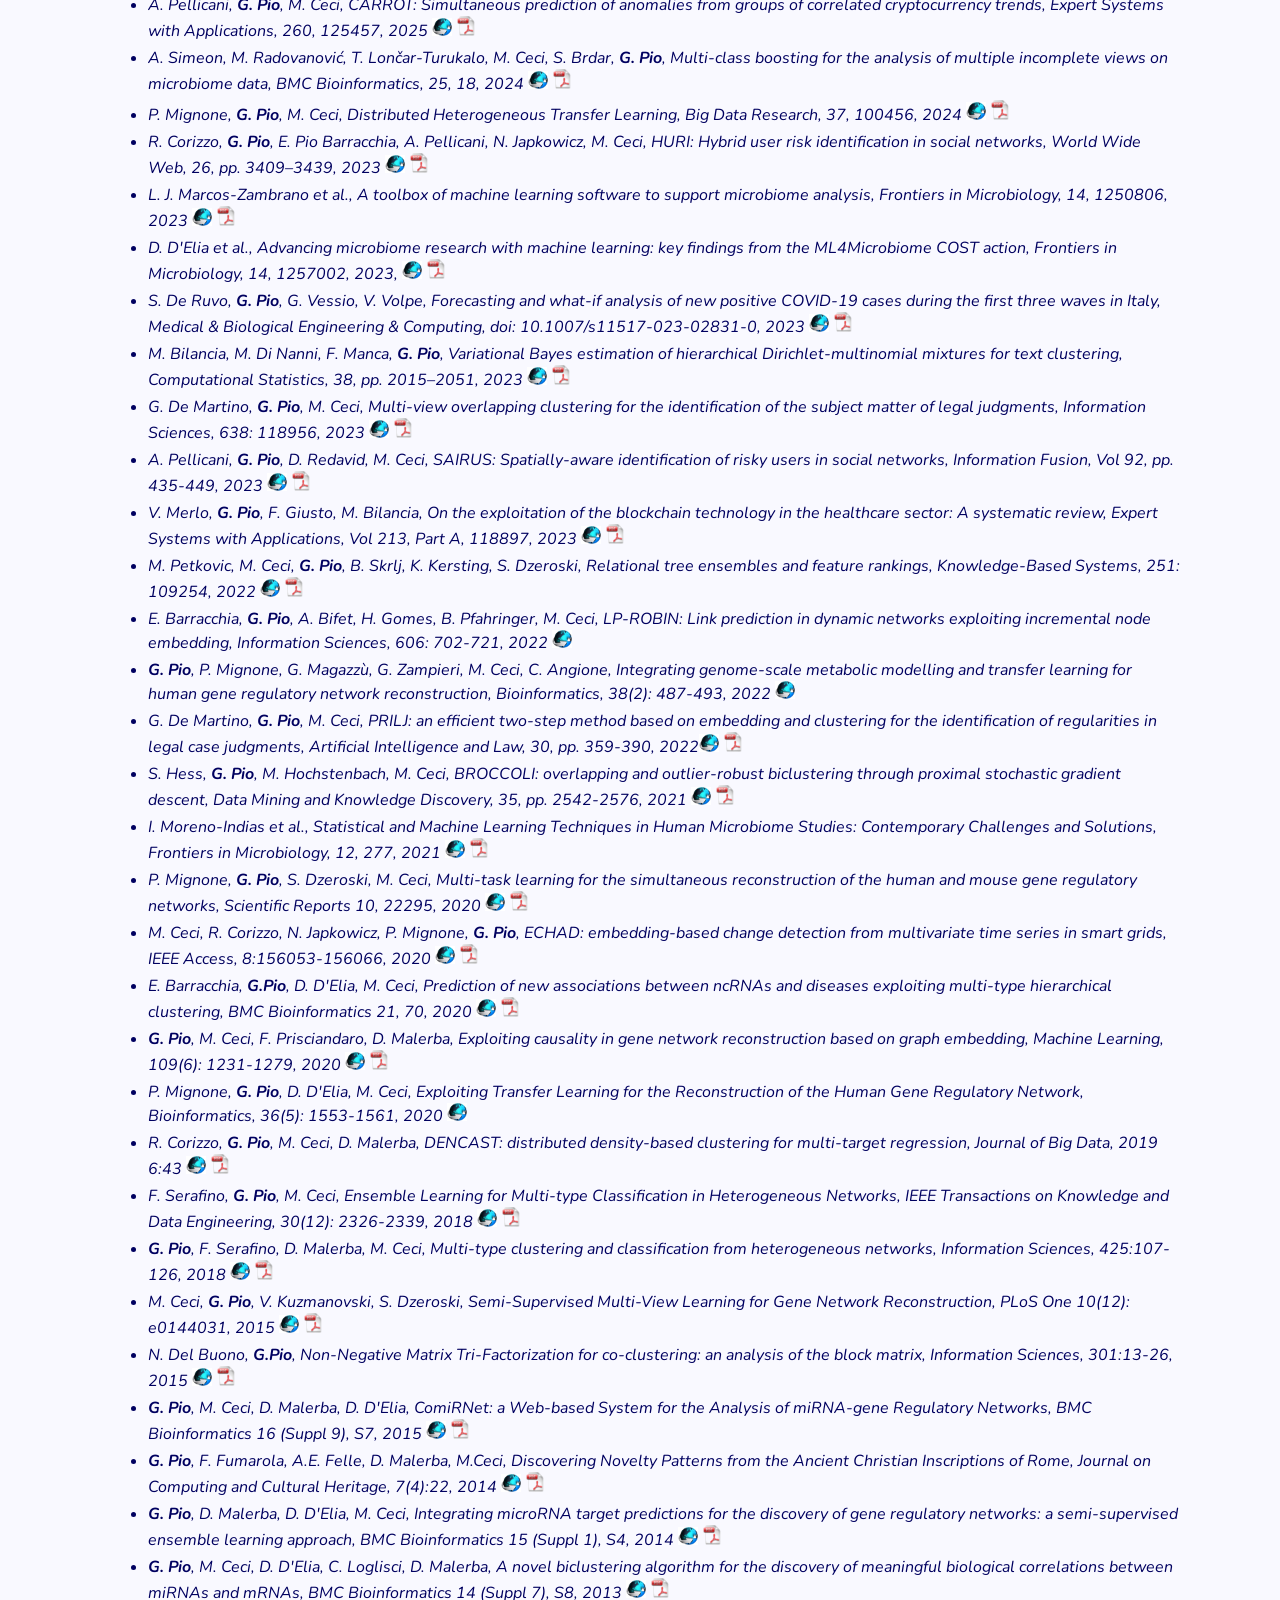
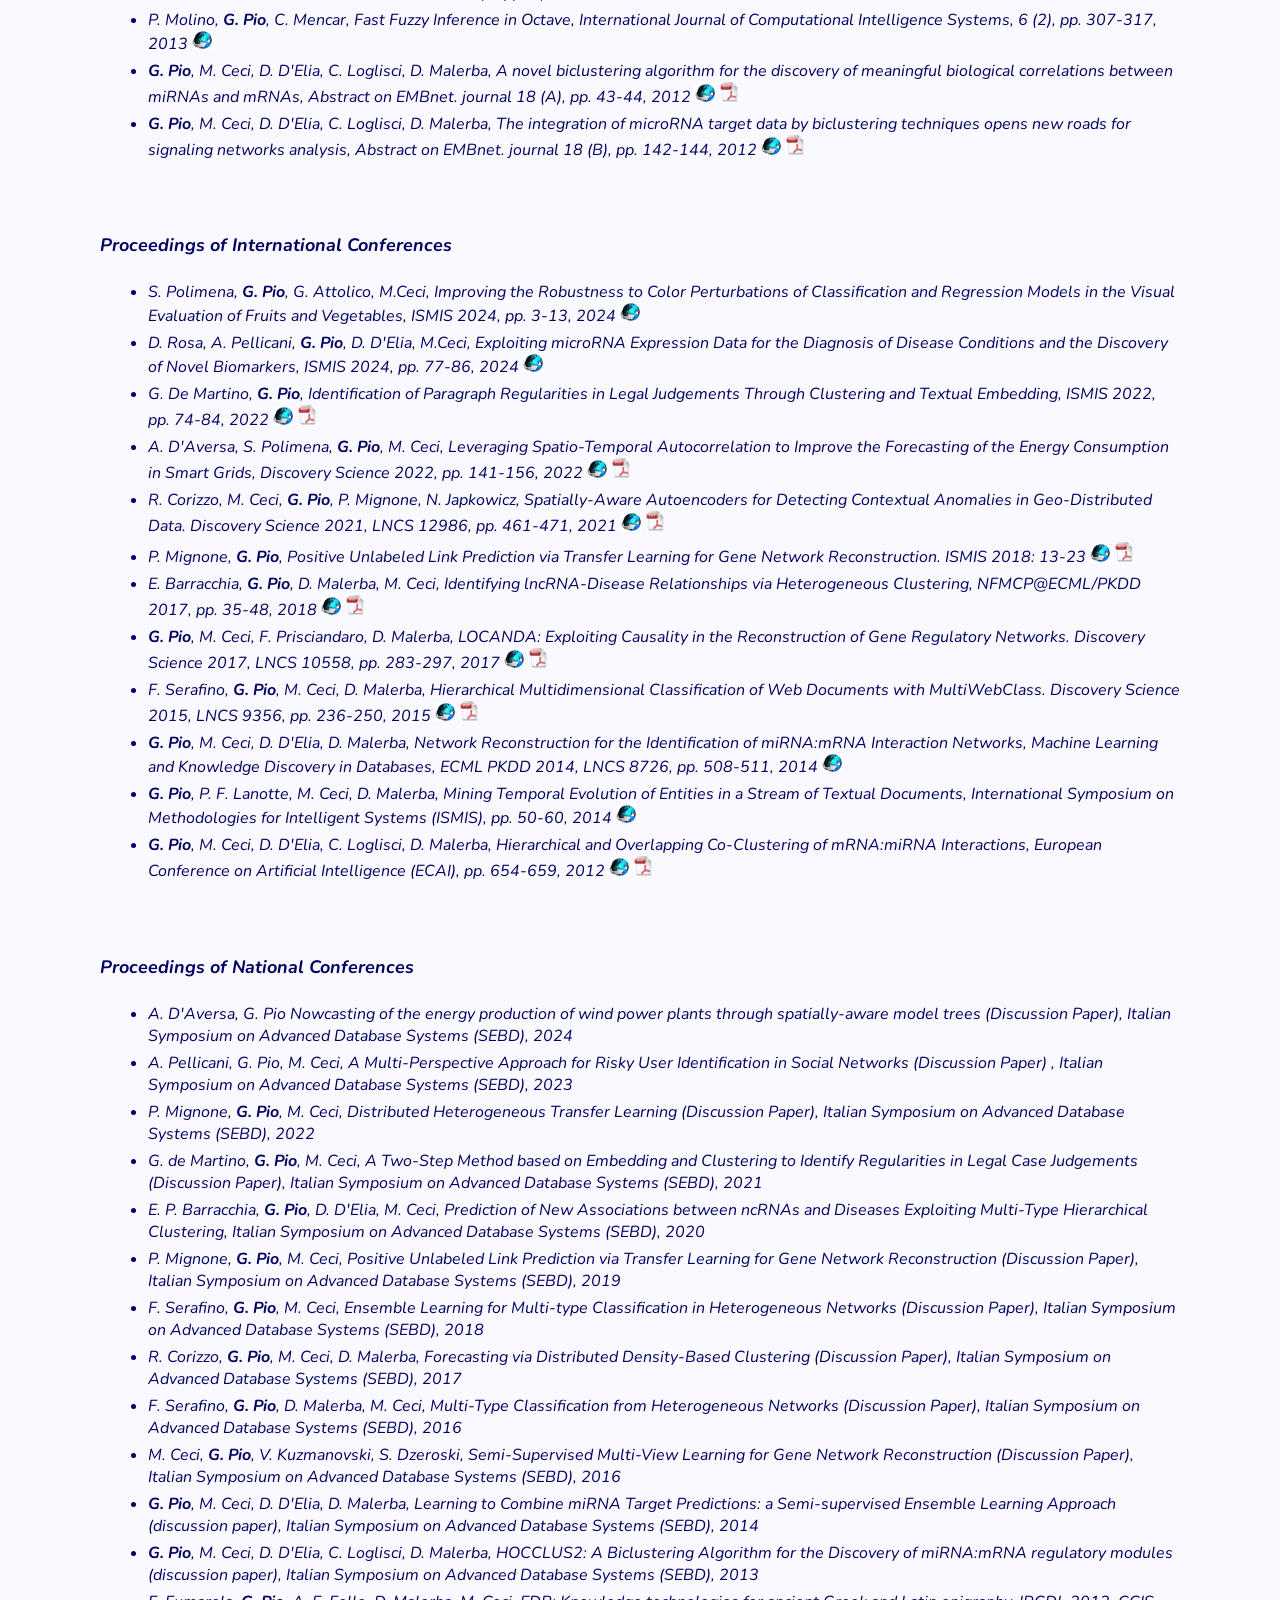
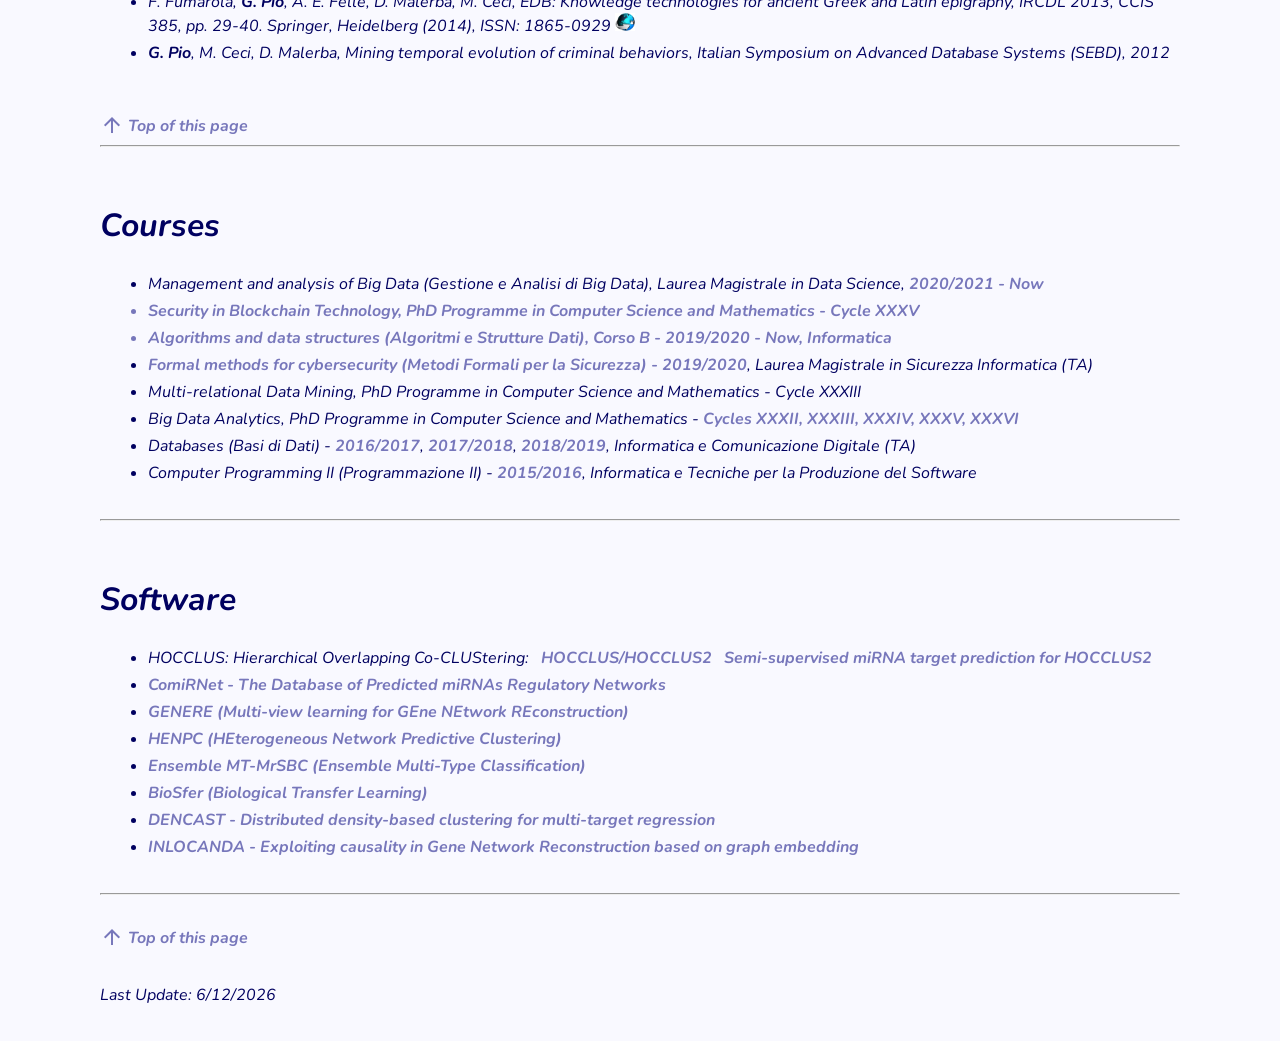
==== commit 77f9b8d9: "Added jiis" ====
--- a/index.htm
+++ b/index.htm
@@ -294,6 +294,7 @@
 <H4>International Journals</H4>
 <UL>
 	<LI>A. D'Aversa, <B>G. Pio</B>, M. Ceci, <I>Modeling spatio-temporal locality in multi-step forecasting of geo-referenced time series</I>, Machine Learning, 114:231, 2025 <a href = "https://link.springer.com/article/10.1007/s10994-025-06875-1"><img width="20" src = "images/download.jpg"></a> <a href = "https://link.springer.com/content/pdf/10.1007/s10994-025-06875-1.pdf" target="_blank" title = "Download PDF" > <img width="20" src = "images/pdf.png"></a>
+	<LI>S. Polimena, <B>G. Pio</B>, G. Attolico, M. Ceci <I>, Handling complex backgrounds and light perturbations for enhancing learning tasks from images of vegetables, Journal of Intelligent Information Systems, doi: https://doi.org/10.1007/s10844-025-00984-y <a href = "https://link.springer.com/article/10.1007/s10844-025-00984-y" target="_blank"><img width="20" src = "images/download.jpg"></a> <a href = "https://link.springer.com/content/pdf/10.1007/s10844-025-00984-y.pdf" target="_blank" title = "Download PDF" > <img width="20" src = "images/pdf.png"></a>
 	<LI>F. Benedetti, A. Pellicani, <B>G. Pio</B>, M. Ceci, <I>IMMENSE: Inductive Multi-perspective User Classification in Social Networks</I>, Online Social Networks and Media, 50:100335, 2025 <a href = "https://www.sciencedirect.com/science/article/pii/S2468696425000369" target="_blank"><img width="20" src = "images/download.jpg"></a> <a href = "https://www.sciencedirect.com/science/article/pii/S2468696425000369/pdfft?md5=694b1c6a6b3348e8f8a11fe0d493c7d7&pid=1-s2.0-S2468696425000369-main.pdf" target="_blank" title = "Download PDF" > <img width="20" src = "images/pdf.png"></a>
 	<LI>S. Polimena, <B>G. Pio</B>, M. Cefola, M. Palumbo, M. Ceci, G. Attolico<I>, A novel random forest-based approach for the non-destructive and explainable estimation of ammonia and chlorophyll in fresh-cut rocket leaves</I>, Information Processing in Agriculture, 12:2, 2025  
 	<a href = "https://www.sciencedirect.com/science/article/pii/S2214317324000635" target="_blank"><img width="20" src = "images/download.jpg"></a> <a href = "https://www.sciencedirect.com/science/article/pii/S2214317324000635/pdfft?md5=2bc58217eb4035a655de5eabc089cd9d&pid=1-s2.0-S2214317324000635-main.pdf" target="_blank" title = "Download PDF" > <img width="20" src = "images/pdf.png"></a>
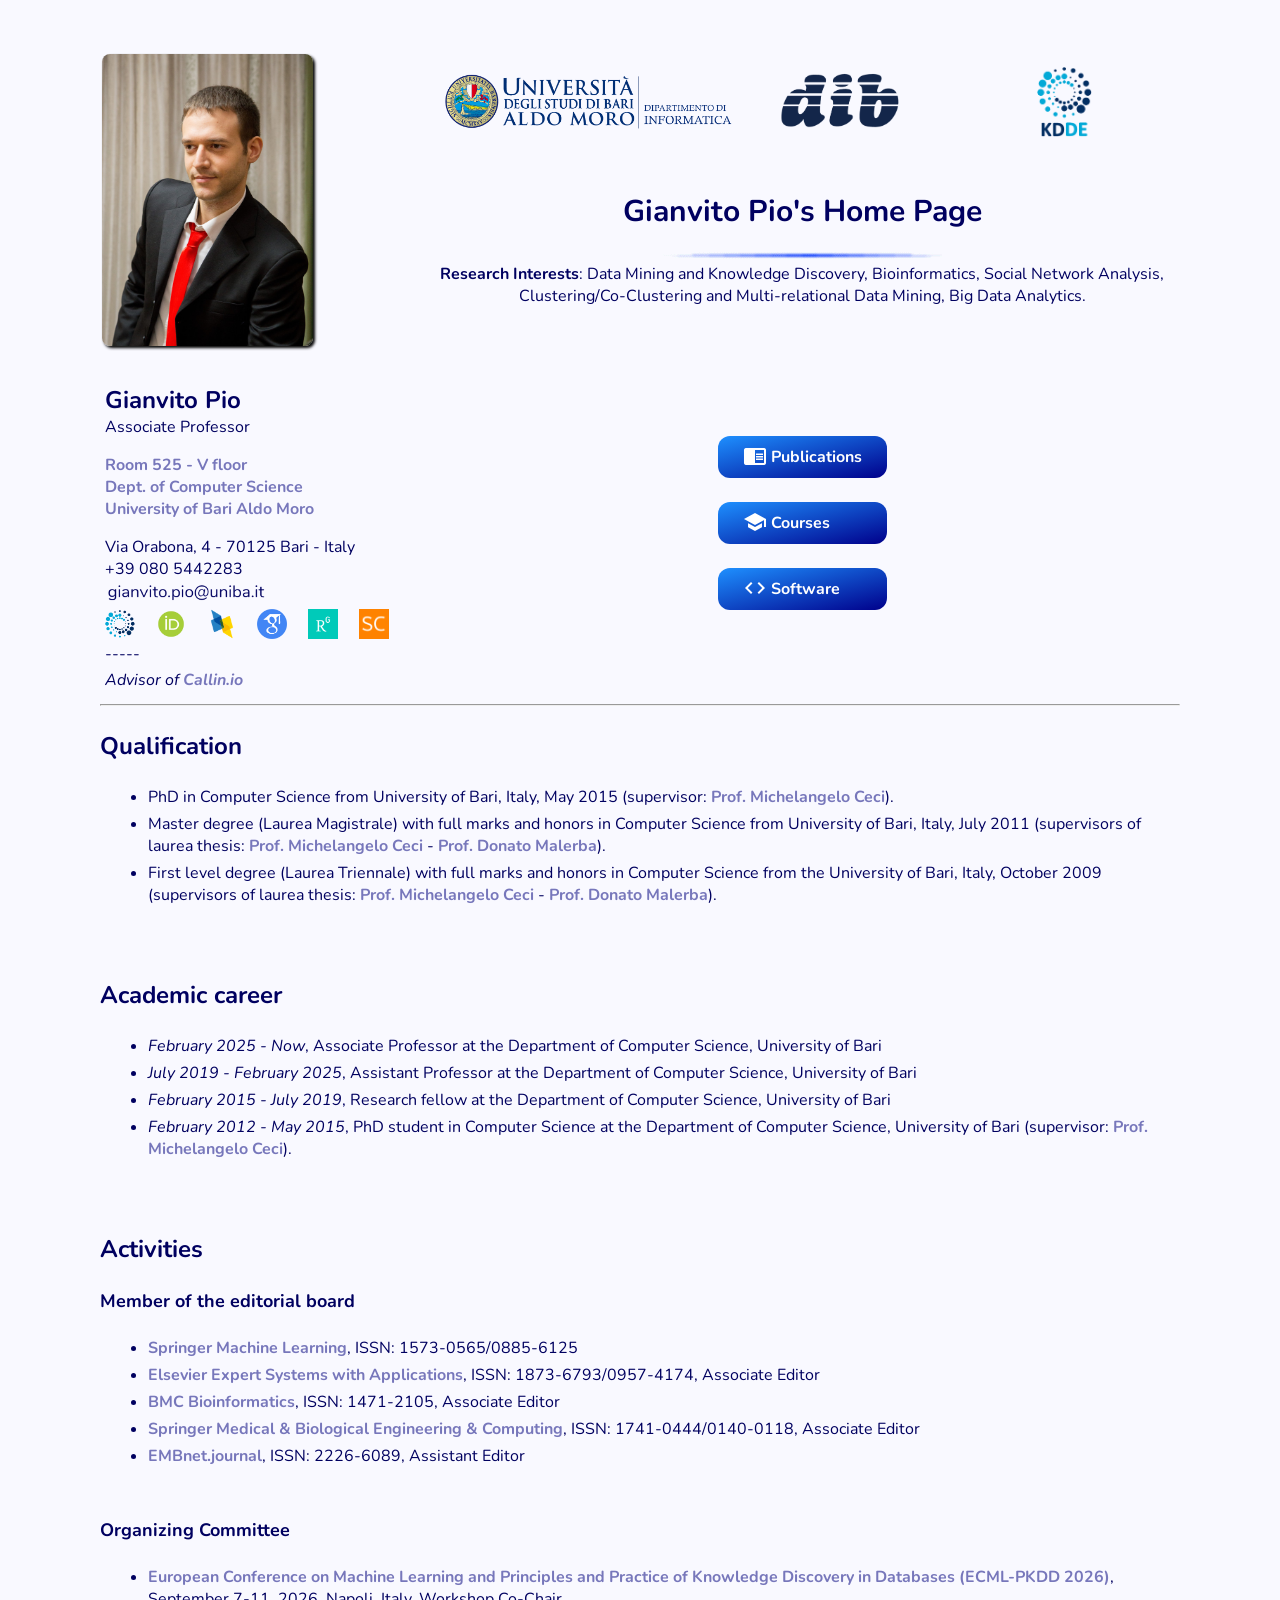
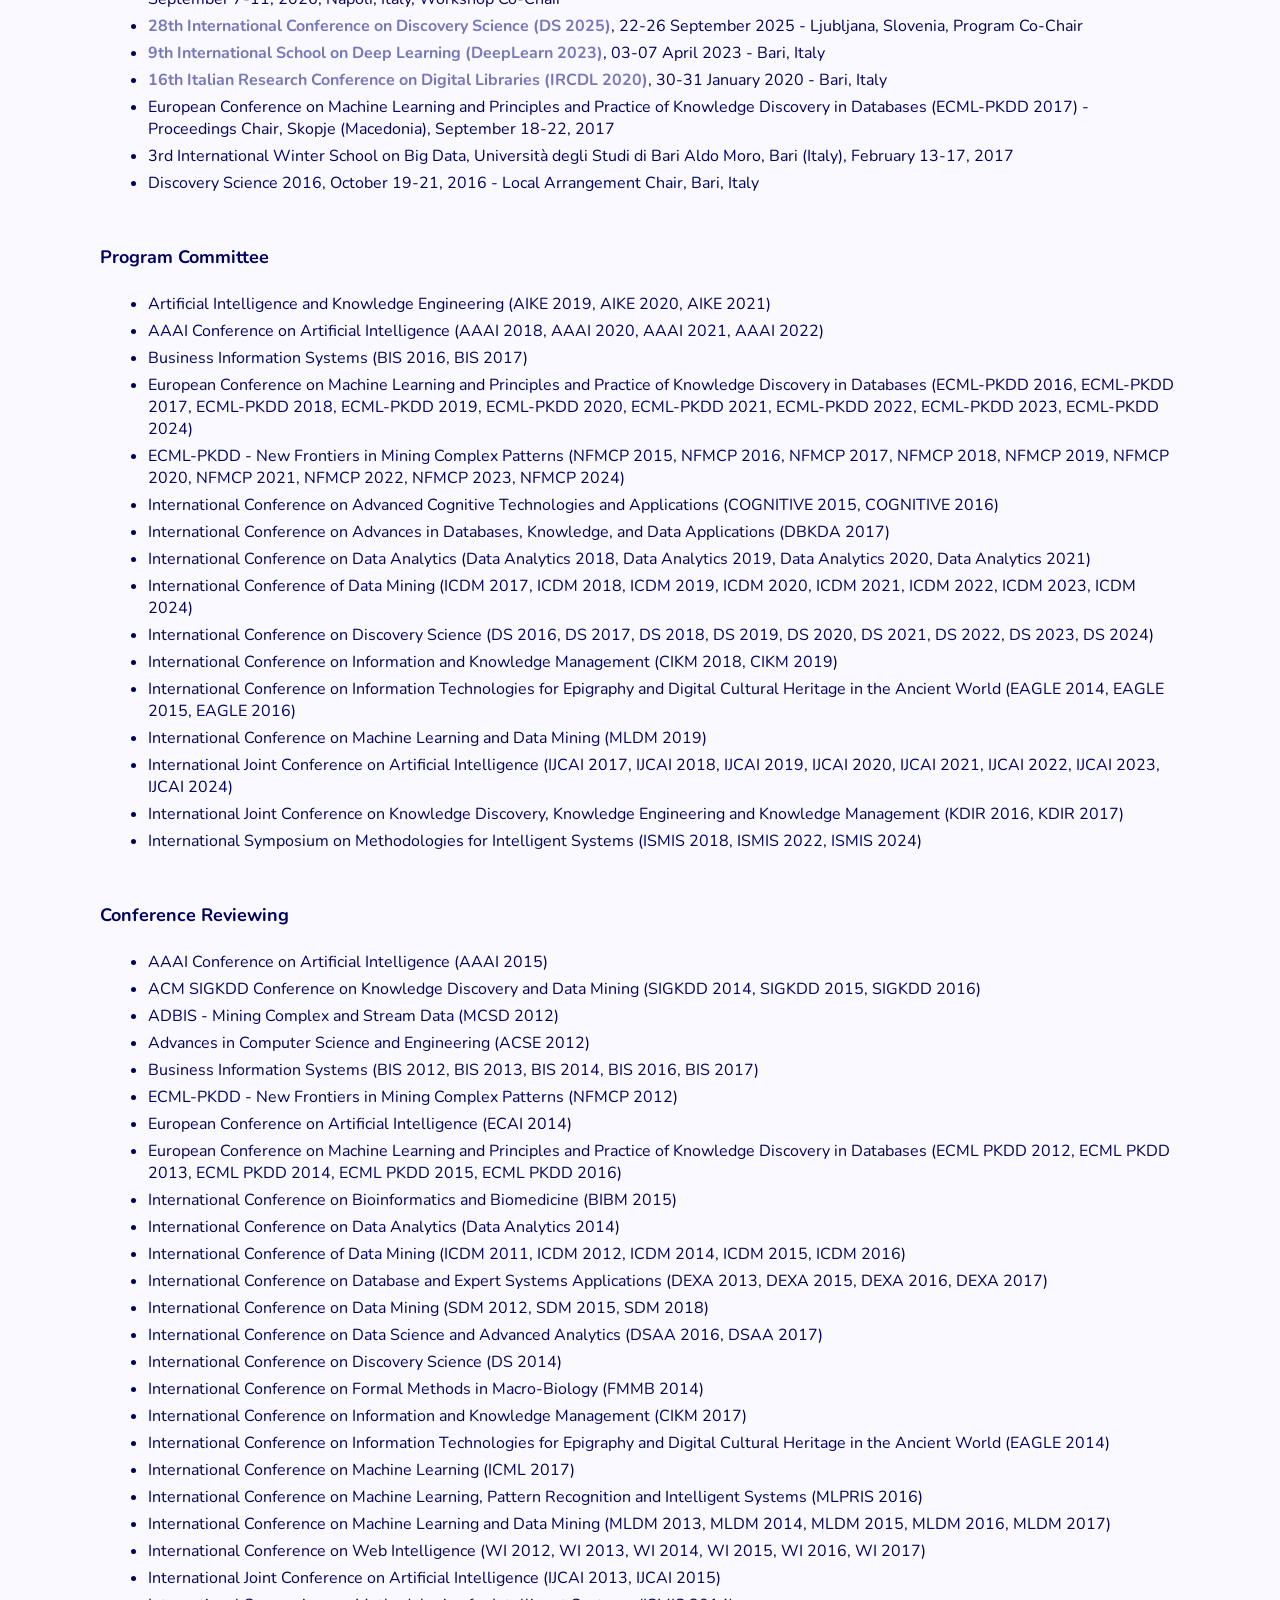
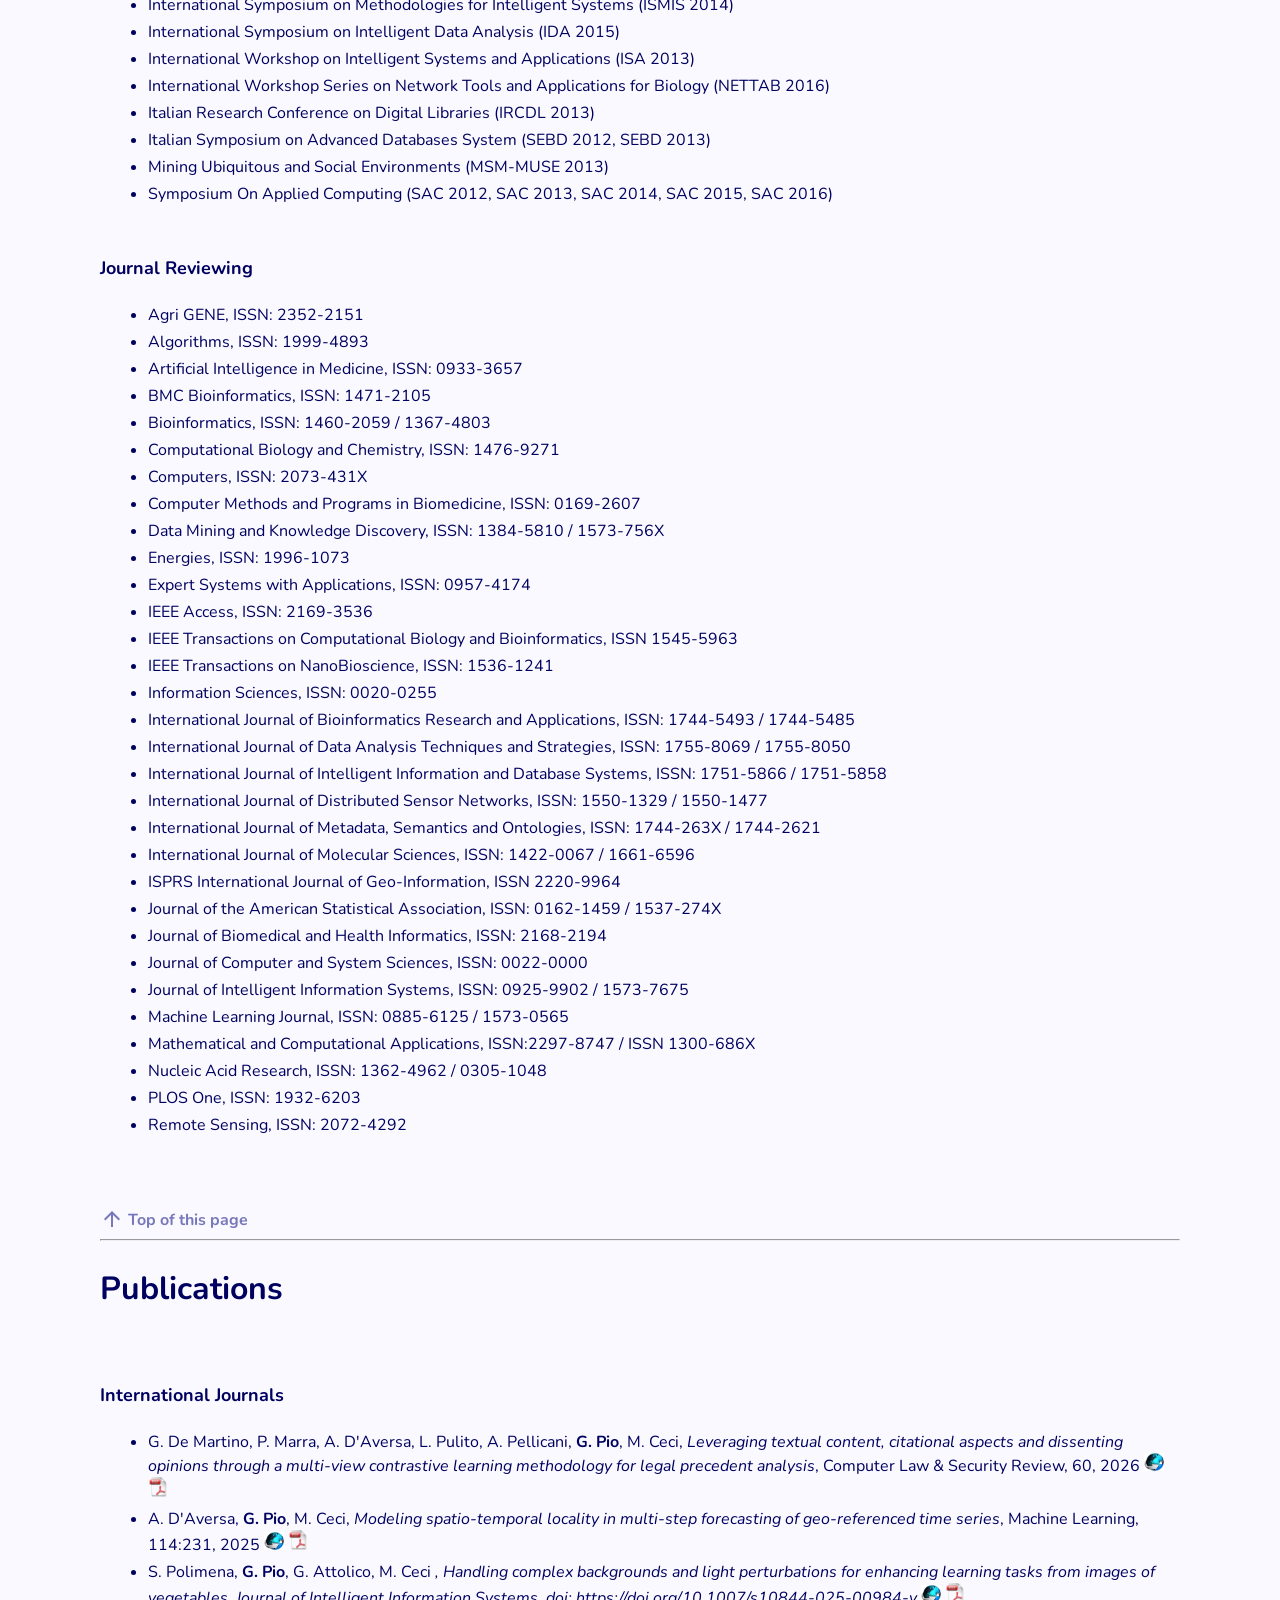
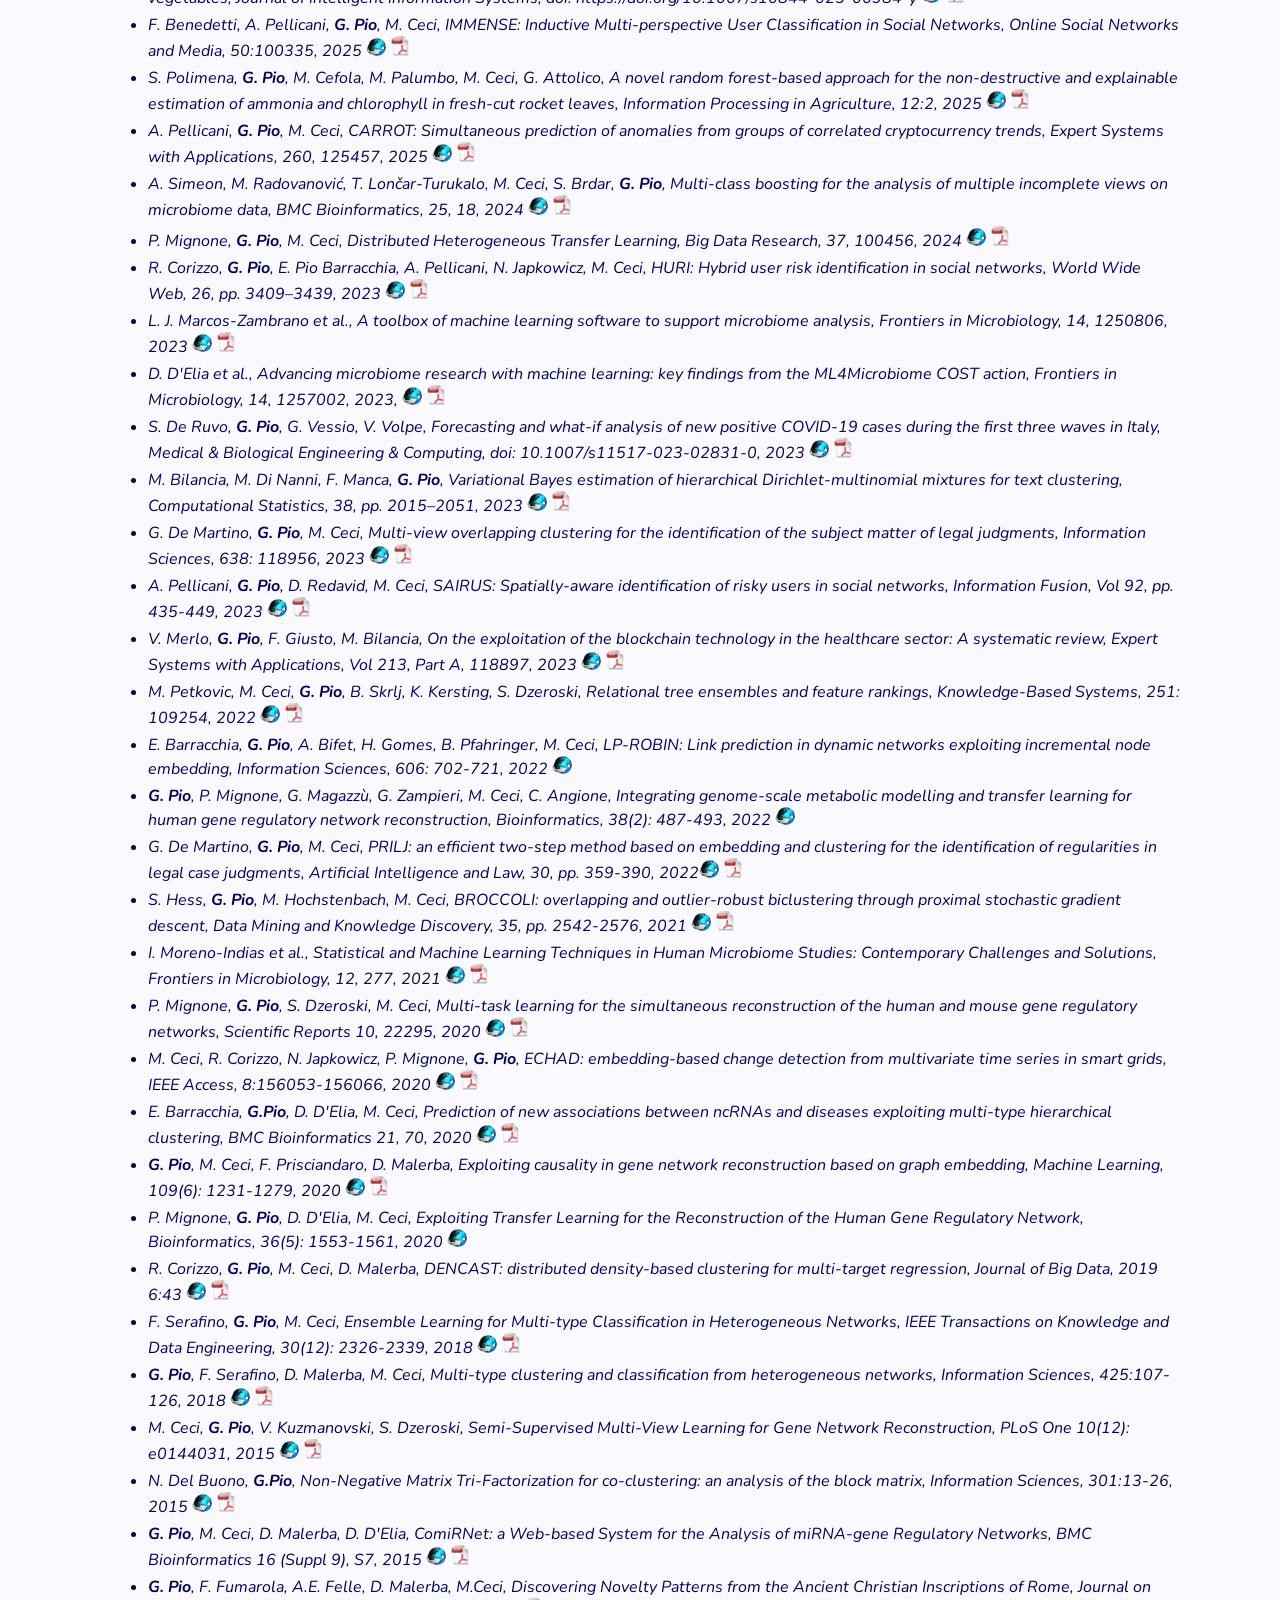
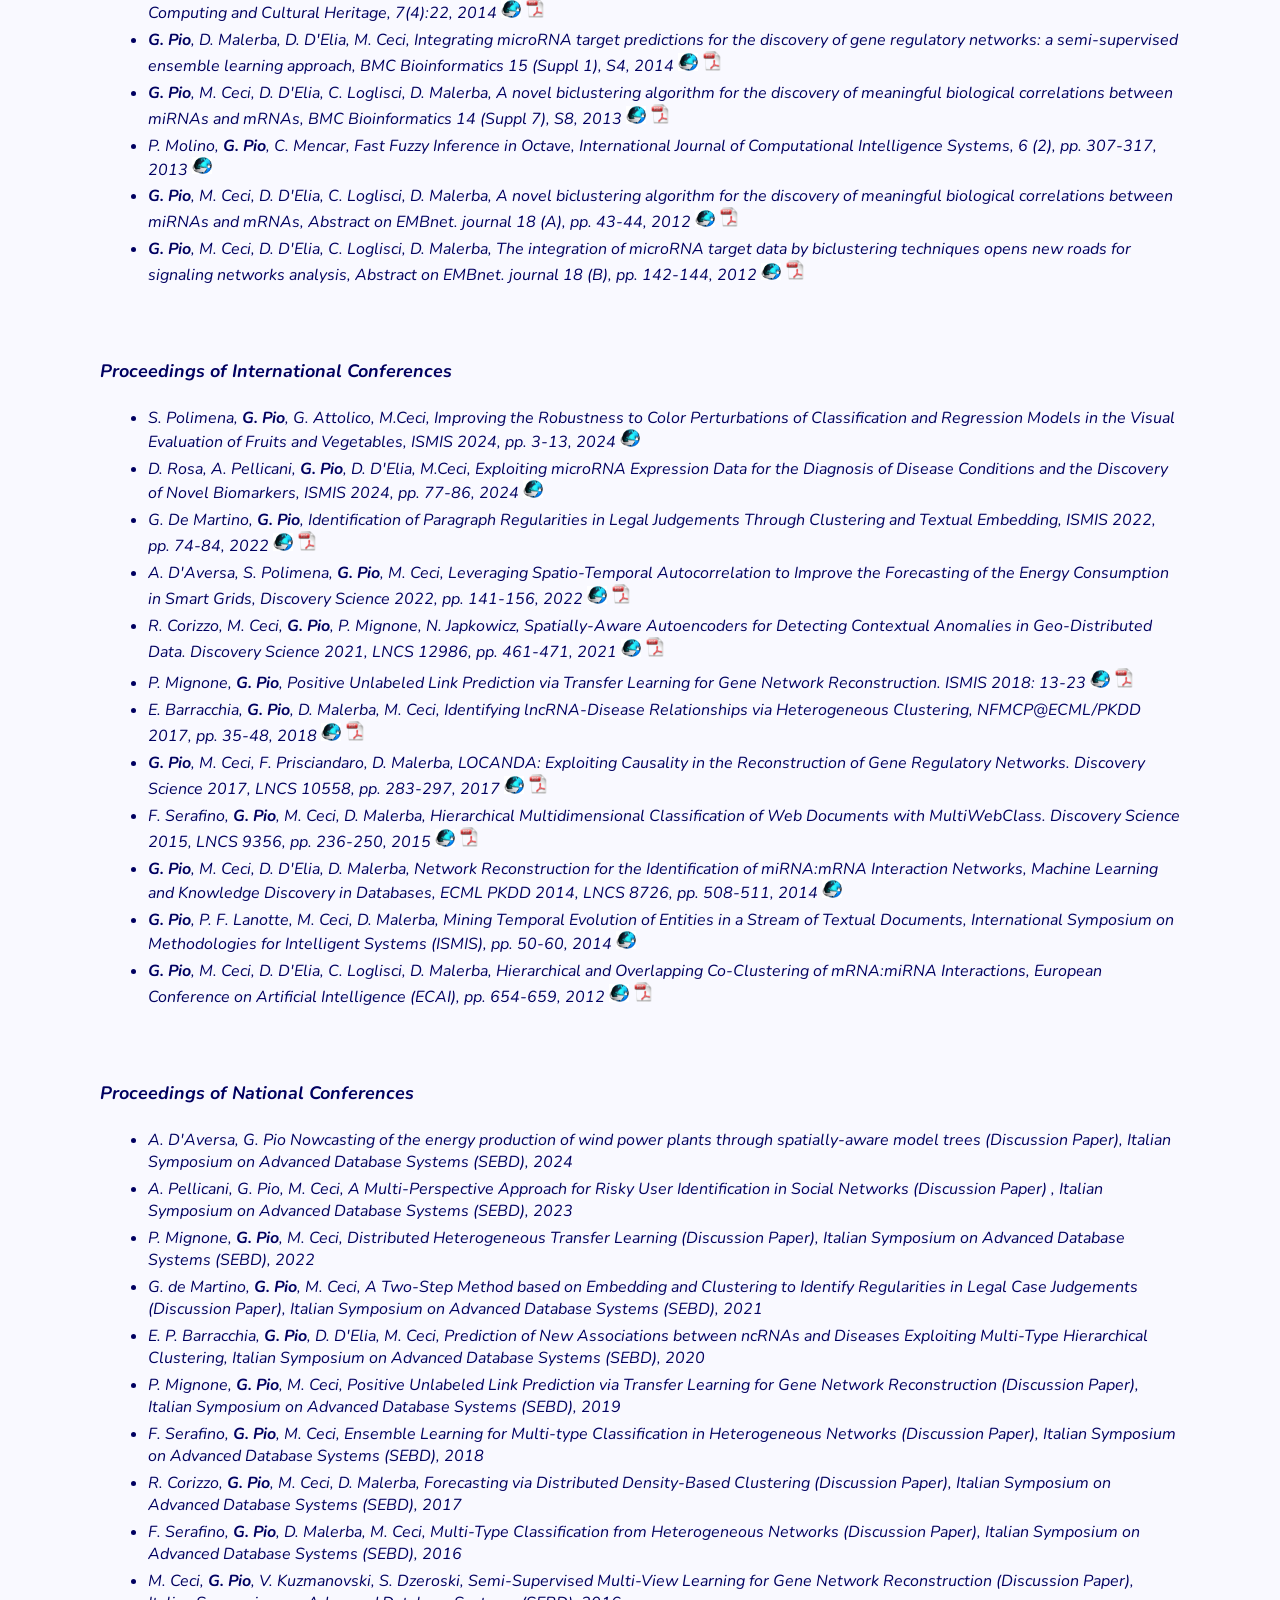
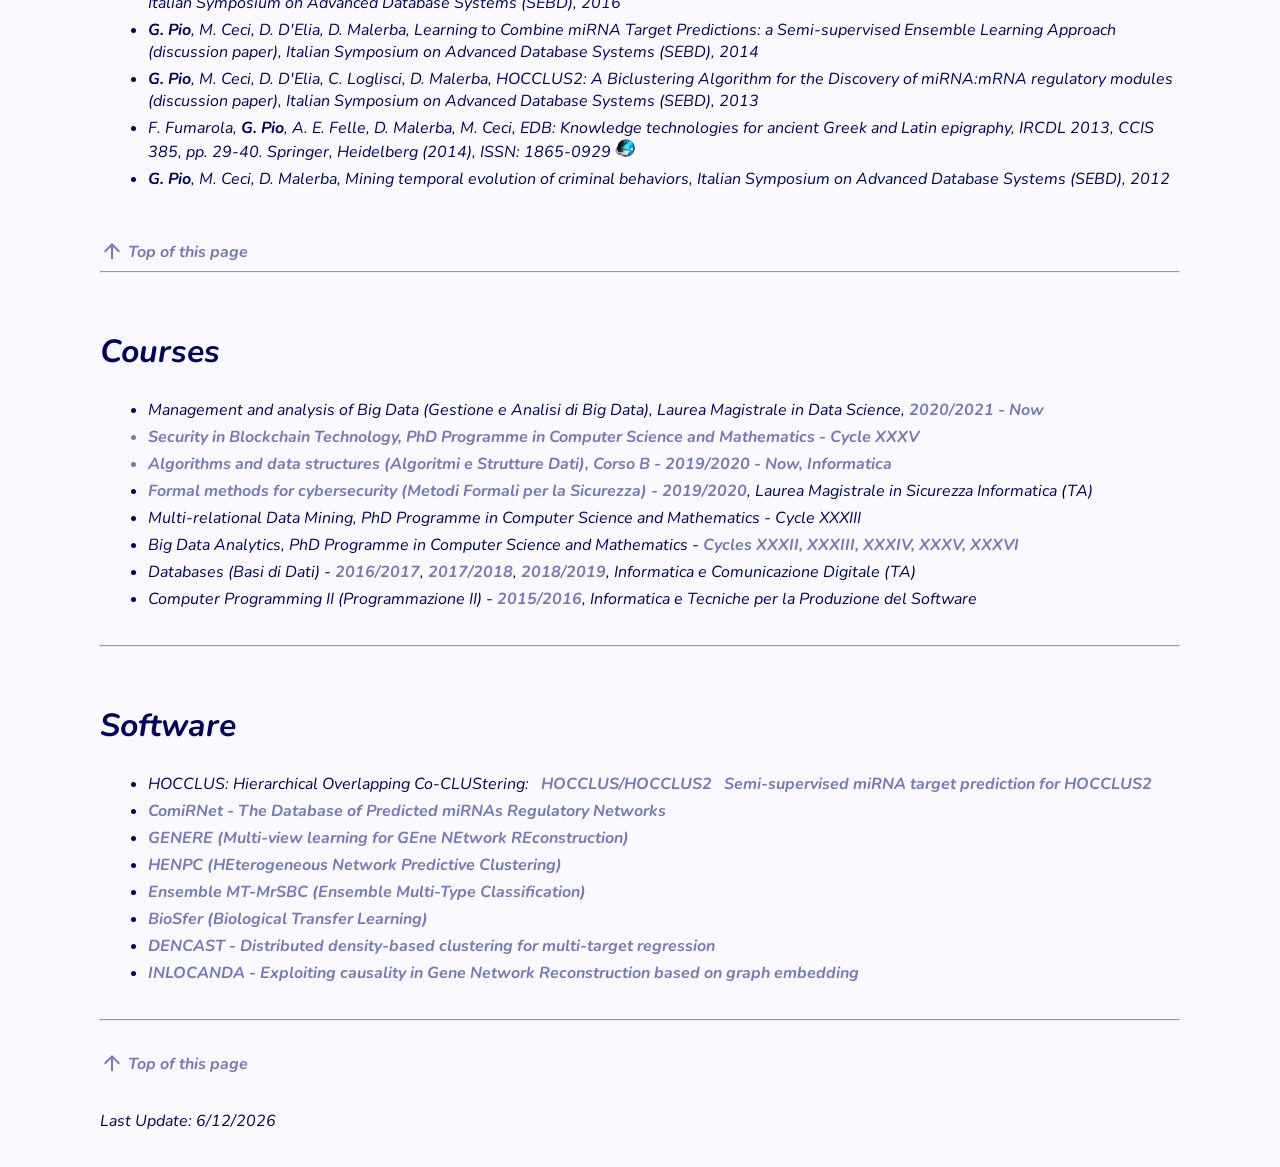
==== commit 5be3764d: "Added CLSR" ====
--- a/index.htm
+++ b/index.htm
@@ -172,7 +172,8 @@
 
 <H4>Organizing Committee</H4>
 <UL>
-	<LI><a href="https://ds2025.ijs.si/" target="_blank">28th International Conference on Discovery Science (DS 2025)</a>, 22-26 September 2025 - Ljubljana, Slovenia
+	<LI><a href="https://ecmlpkdd.org/2026/" target="_blank">European Conference on Machine Learning and Principles and Practice of Knowledge Discovery in Databases (ECML-PKDD 2026)</a>, September 7-11, 2026, Napoli, Italy, Workshop Co-Chair
+	<LI><a href="https://ds2025.ijs.si/" target="_blank">28th International Conference on Discovery Science (DS 2025)</a>, 22-26 September 2025 - Ljubljana, Slovenia, Program Co-Chair
 	<LI><a href="https://irdta.eu/deeplearn/2023sp/" target="_blank">9th International School on Deep Learning (DeepLearn 2023)</a>, 03-07 April 2023 - Bari, Italy
 	<LI><a href="https://kdde.di.uniba.it/ircdl20/" target="_blank">16th Italian Research Conference on Digital Libraries (IRCDL 2020)</a>, 30-31 January 2020 - Bari, Italy
 	<LI>European Conference on Machine Learning and Principles and Practice of Knowledge Discovery in Databases (ECML-PKDD 2017) - Proceedings Chair, Skopje (Macedonia), September 18-22, 2017
@@ -293,6 +294,7 @@
 <BR>
 <H4>International Journals</H4>
 <UL>
+	<LI>G. De Martino, P. Marra, A. D'Aversa, L. Pulito, A. Pellicani, <B>G. Pio</B>, M. Ceci, <I>Leveraging textual content, citational aspects and dissenting opinions through a multi-view contrastive learning methodology for legal precedent analysis</I>, Computer Law & Security Review, 60, 2026 <a href = "https://www.sciencedirect.com/science/article/pii/S2212473X25001294"><img width="20" src = "images/download.jpg"></a> <a href = "https://www.sciencedirect.com/science/article/pii/S2212473X25001294/pdfft?md5=bd43001786196495de45004a5a1cdcbd&pid=1-s2.0-S2212473X25001294-main.pdf" target="_blank" title = "Download PDF" > <img width="20" src = "images/pdf.png"></a>
 	<LI>A. D'Aversa, <B>G. Pio</B>, M. Ceci, <I>Modeling spatio-temporal locality in multi-step forecasting of geo-referenced time series</I>, Machine Learning, 114:231, 2025 <a href = "https://link.springer.com/article/10.1007/s10994-025-06875-1"><img width="20" src = "images/download.jpg"></a> <a href = "https://link.springer.com/content/pdf/10.1007/s10994-025-06875-1.pdf" target="_blank" title = "Download PDF" > <img width="20" src = "images/pdf.png"></a>
 	<LI>S. Polimena, <B>G. Pio</B>, G. Attolico, M. Ceci <I>, Handling complex backgrounds and light perturbations for enhancing learning tasks from images of vegetables, Journal of Intelligent Information Systems, doi: https://doi.org/10.1007/s10844-025-00984-y <a href = "https://link.springer.com/article/10.1007/s10844-025-00984-y" target="_blank"><img width="20" src = "images/download.jpg"></a> <a href = "https://link.springer.com/content/pdf/10.1007/s10844-025-00984-y.pdf" target="_blank" title = "Download PDF" > <img width="20" src = "images/pdf.png"></a>
 	<LI>F. Benedetti, A. Pellicani, <B>G. Pio</B>, M. Ceci, <I>IMMENSE: Inductive Multi-perspective User Classification in Social Networks</I>, Online Social Networks and Media, 50:100335, 2025 <a href = "https://www.sciencedirect.com/science/article/pii/S2468696425000369" target="_blank"><img width="20" src = "images/download.jpg"></a> <a href = "https://www.sciencedirect.com/science/article/pii/S2468696425000369/pdfft?md5=694b1c6a6b3348e8f8a11fe0d493c7d7&pid=1-s2.0-S2468696425000369-main.pdf" target="_blank" title = "Download PDF" > <img width="20" src = "images/pdf.png"></a>
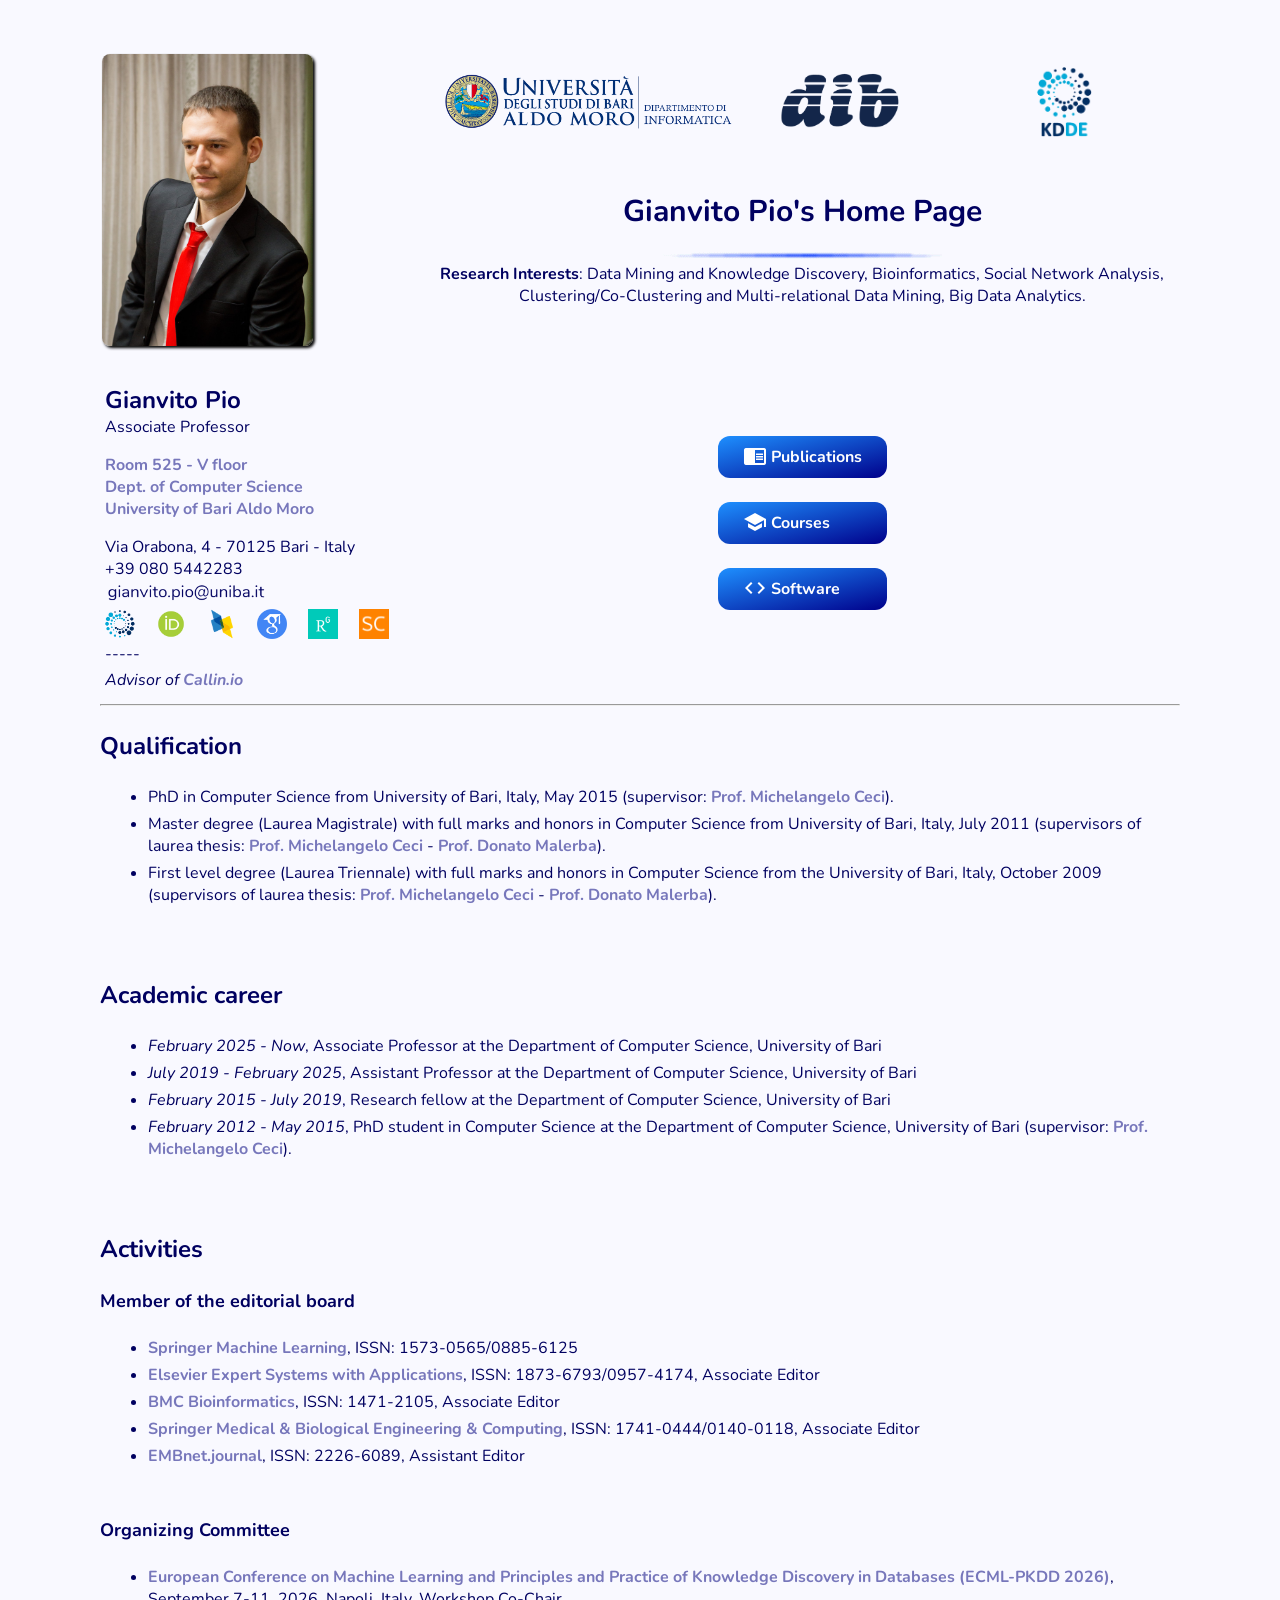
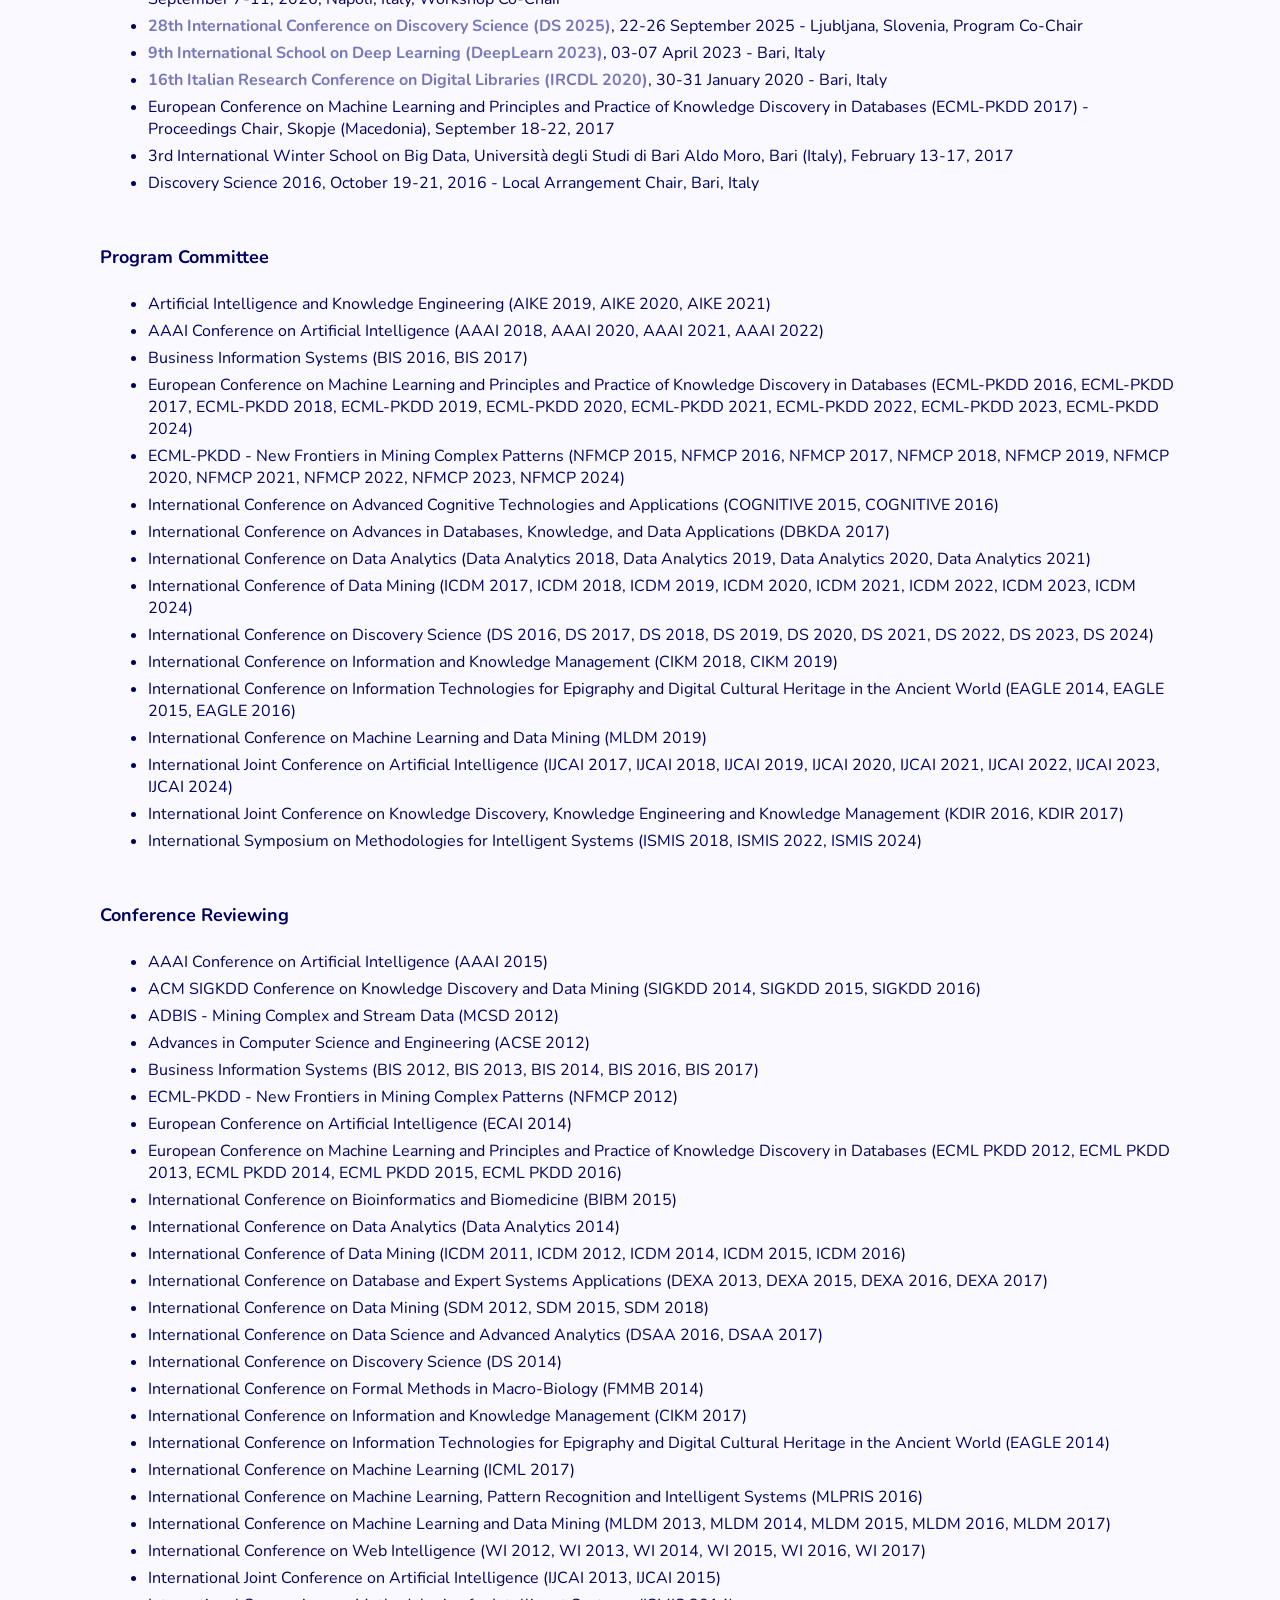
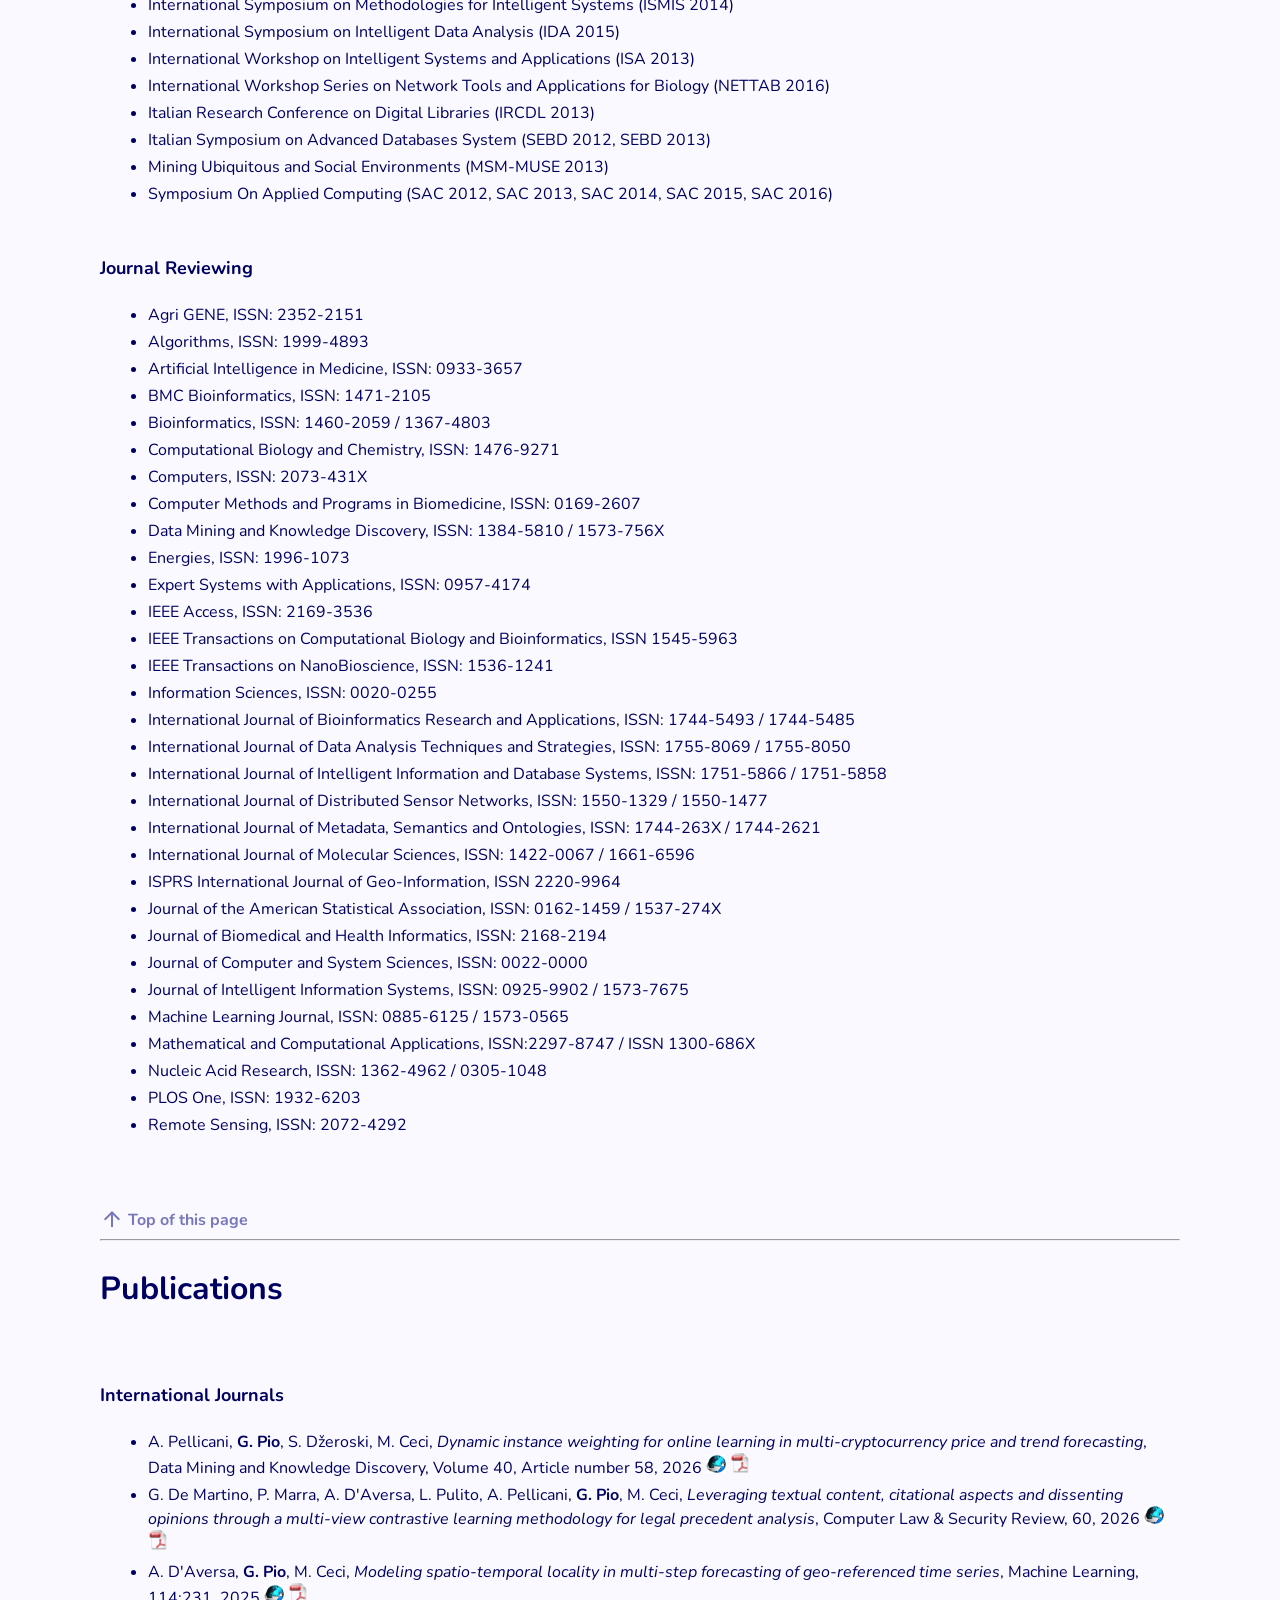
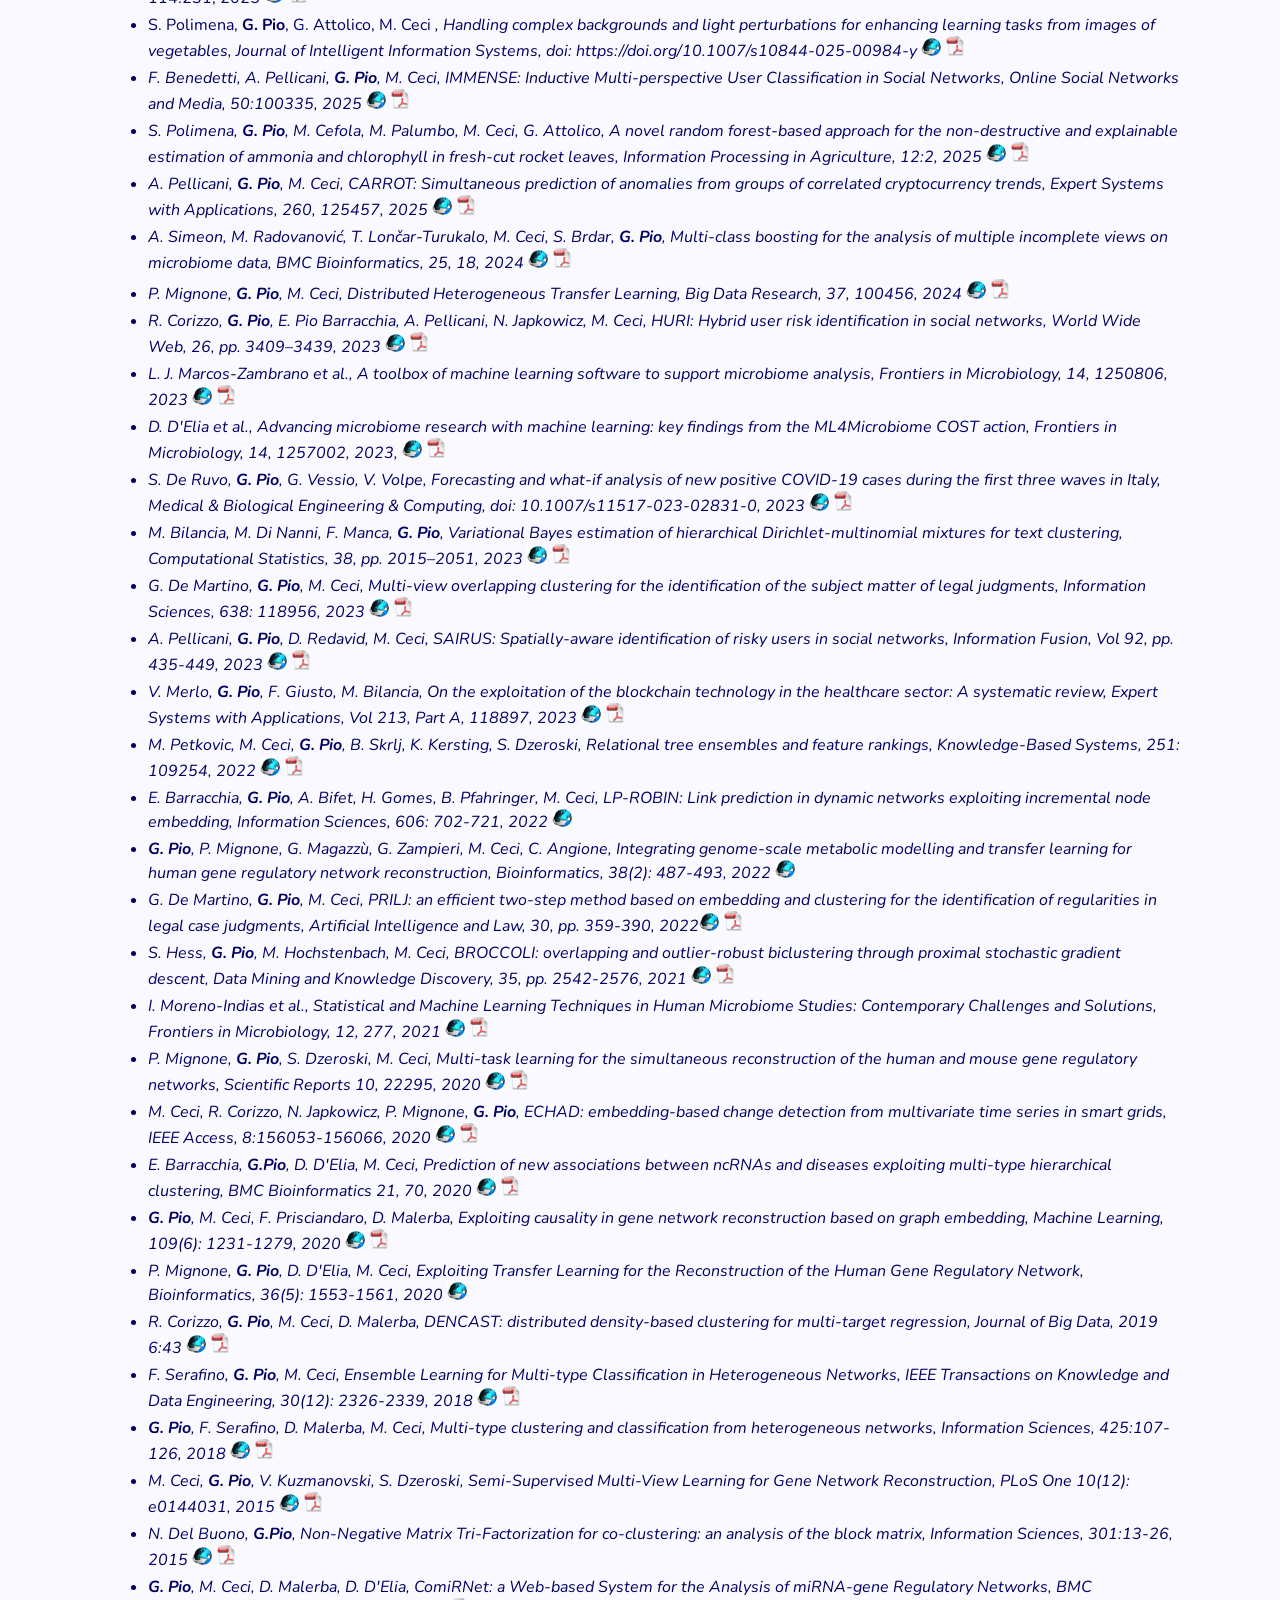
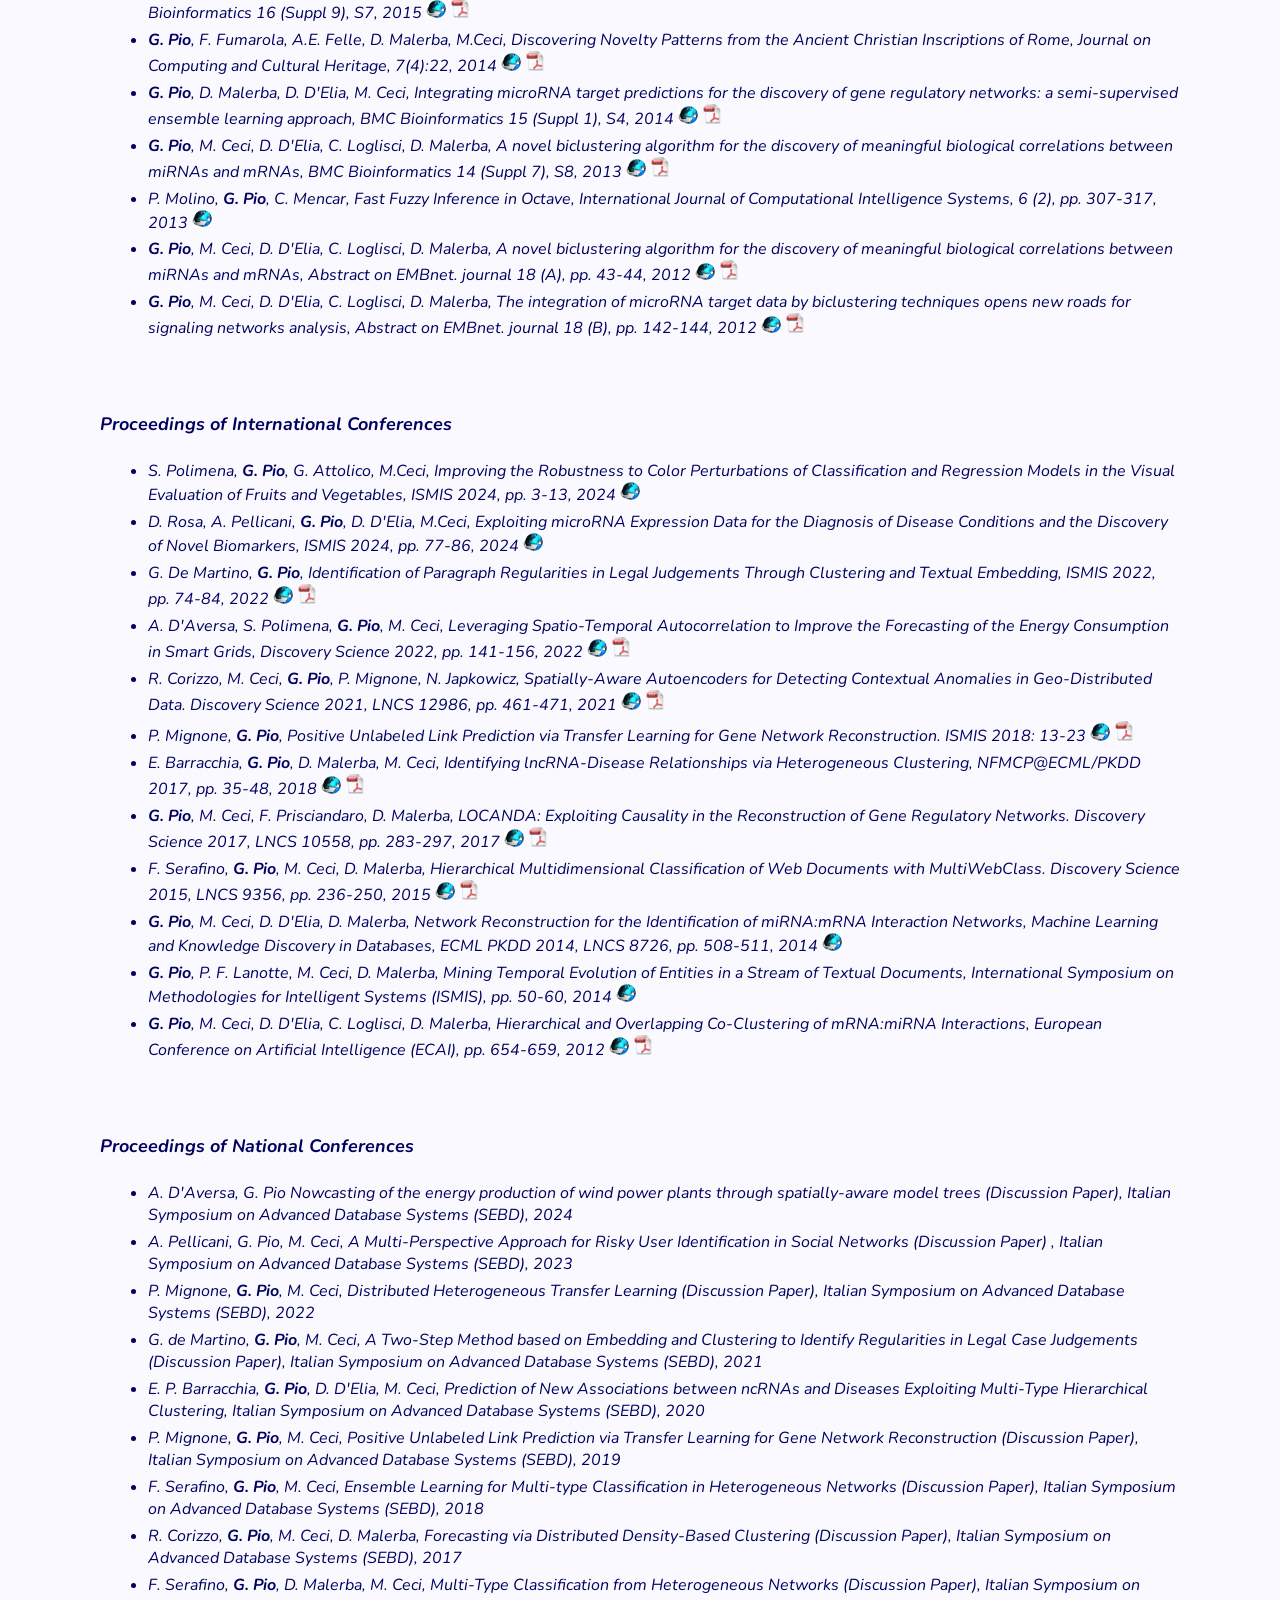
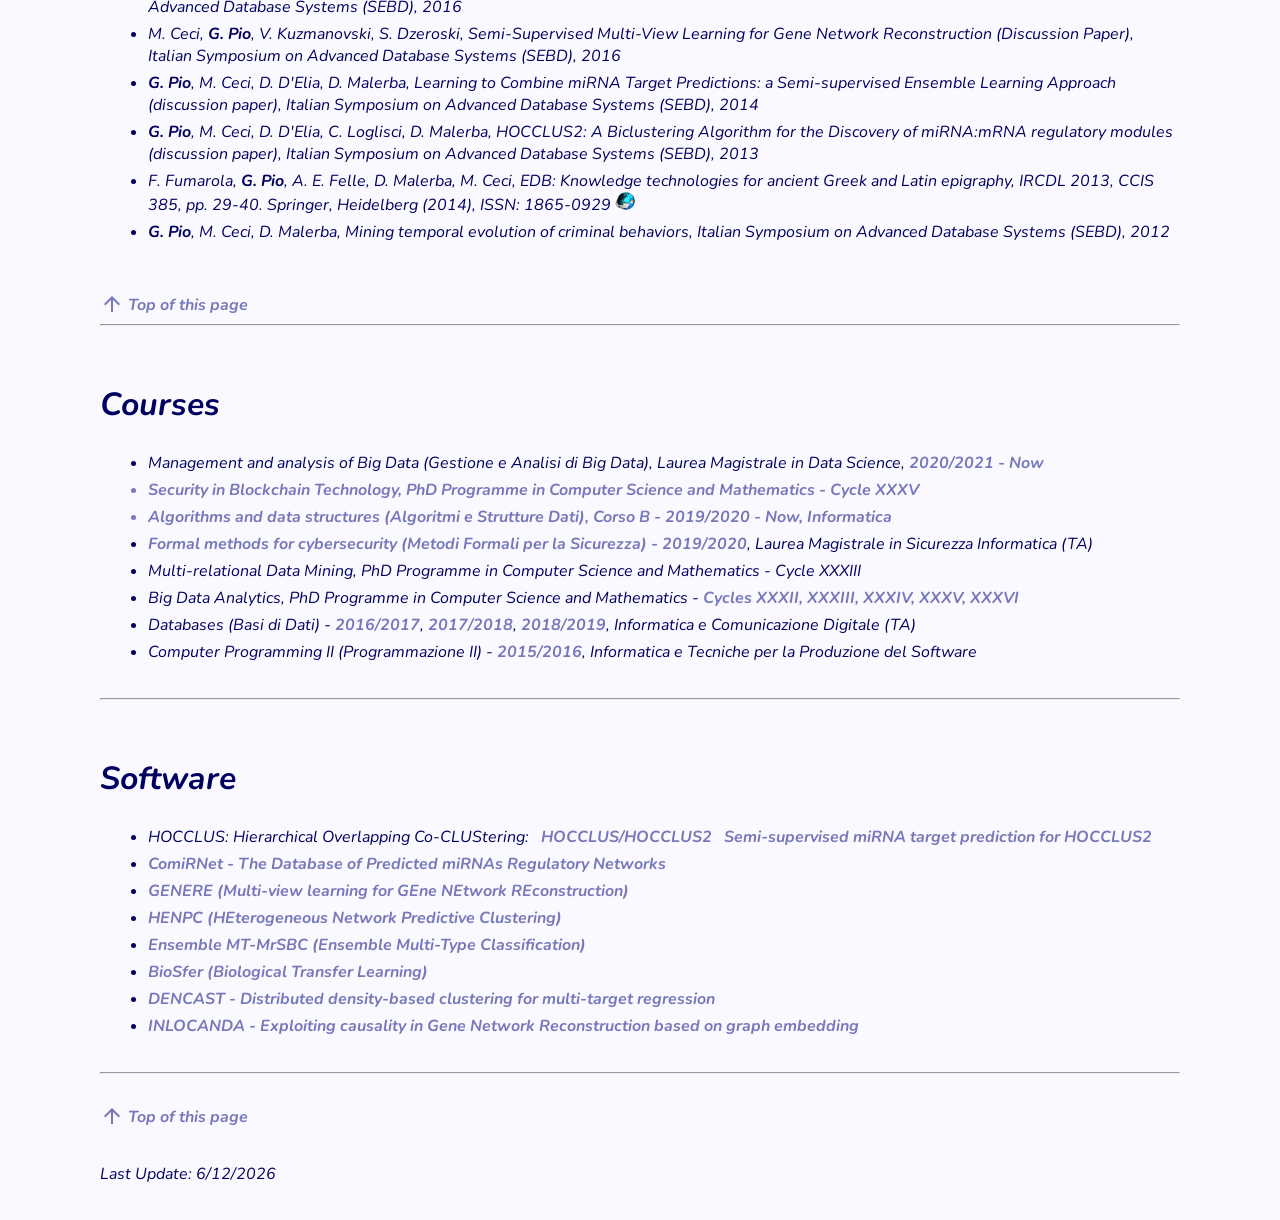
==== commit ab1f635a: "Added LEMON" ====
--- a/index.htm
+++ b/index.htm
@@ -294,6 +294,7 @@
 <BR>
 <H4>International Journals</H4>
 <UL>
+	<LI>A. Pellicani, <B>G. Pio</B>, S. Džeroski, M. Ceci, <I> Dynamic instance weighting for online learning in multi-cryptocurrency price and trend forecasting</I>, Data Mining and Knowledge Discovery, Volume 40, Article number 58, 2026 <a href = "https://link.springer.com/article/10.1007/s10618-026-01232-9" target="_blank"><img width="20" src = "images/download.jpg"></a> <a href = "https://link.springer.com/content/pdf/10.1007/s10618-026-01232-9.pdf" target="_blank" title = "Download PDF"> <img width="20" src = "images/pdf.png"></a>
 	<LI>G. De Martino, P. Marra, A. D'Aversa, L. Pulito, A. Pellicani, <B>G. Pio</B>, M. Ceci, <I>Leveraging textual content, citational aspects and dissenting opinions through a multi-view contrastive learning methodology for legal precedent analysis</I>, Computer Law & Security Review, 60, 2026 <a href = "https://www.sciencedirect.com/science/article/pii/S2212473X25001294"><img width="20" src = "images/download.jpg"></a> <a href = "https://www.sciencedirect.com/science/article/pii/S2212473X25001294/pdfft?md5=bd43001786196495de45004a5a1cdcbd&pid=1-s2.0-S2212473X25001294-main.pdf" target="_blank" title = "Download PDF" > <img width="20" src = "images/pdf.png"></a>
 	<LI>A. D'Aversa, <B>G. Pio</B>, M. Ceci, <I>Modeling spatio-temporal locality in multi-step forecasting of geo-referenced time series</I>, Machine Learning, 114:231, 2025 <a href = "https://link.springer.com/article/10.1007/s10994-025-06875-1"><img width="20" src = "images/download.jpg"></a> <a href = "https://link.springer.com/content/pdf/10.1007/s10994-025-06875-1.pdf" target="_blank" title = "Download PDF" > <img width="20" src = "images/pdf.png"></a>
 	<LI>S. Polimena, <B>G. Pio</B>, G. Attolico, M. Ceci <I>, Handling complex backgrounds and light perturbations for enhancing learning tasks from images of vegetables, Journal of Intelligent Information Systems, doi: https://doi.org/10.1007/s10844-025-00984-y <a href = "https://link.springer.com/article/10.1007/s10844-025-00984-y" target="_blank"><img width="20" src = "images/download.jpg"></a> <a href = "https://link.springer.com/content/pdf/10.1007/s10844-025-00984-y.pdf" target="_blank" title = "Download PDF" > <img width="20" src = "images/pdf.png"></a>
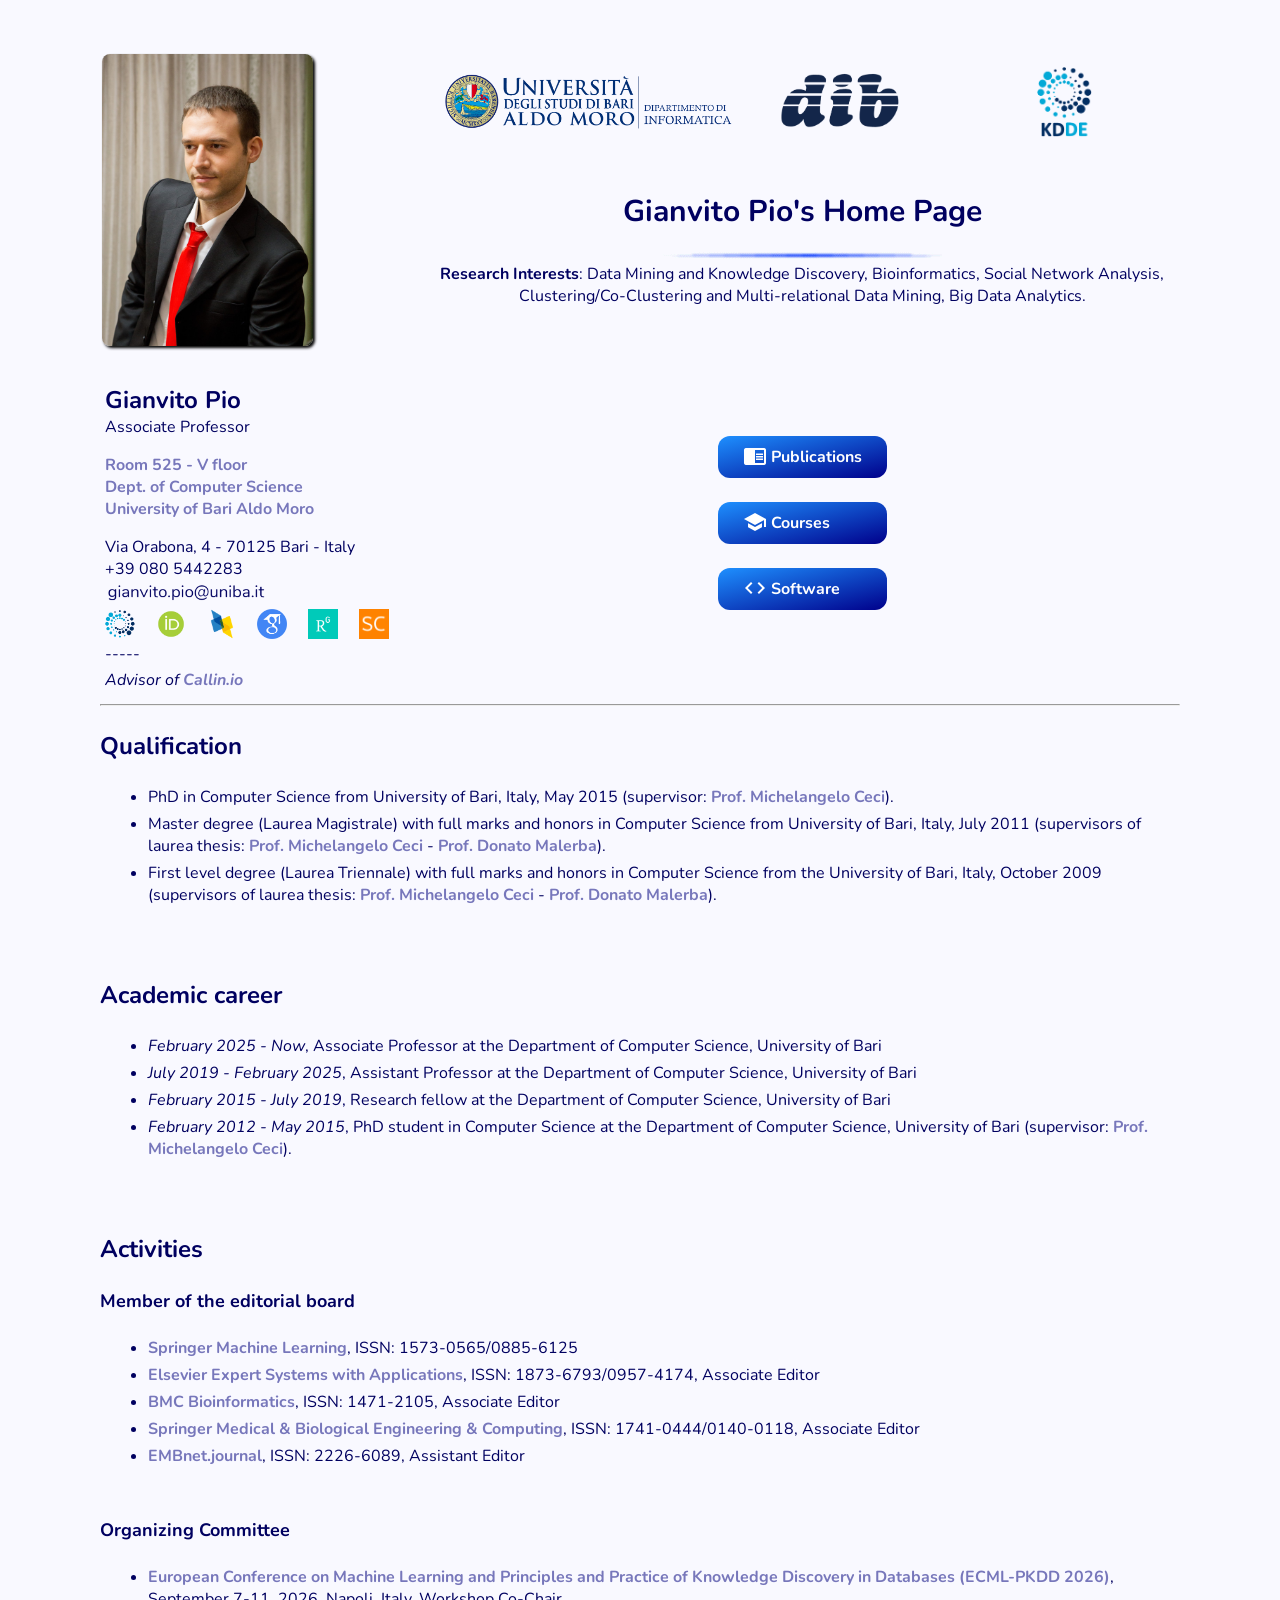
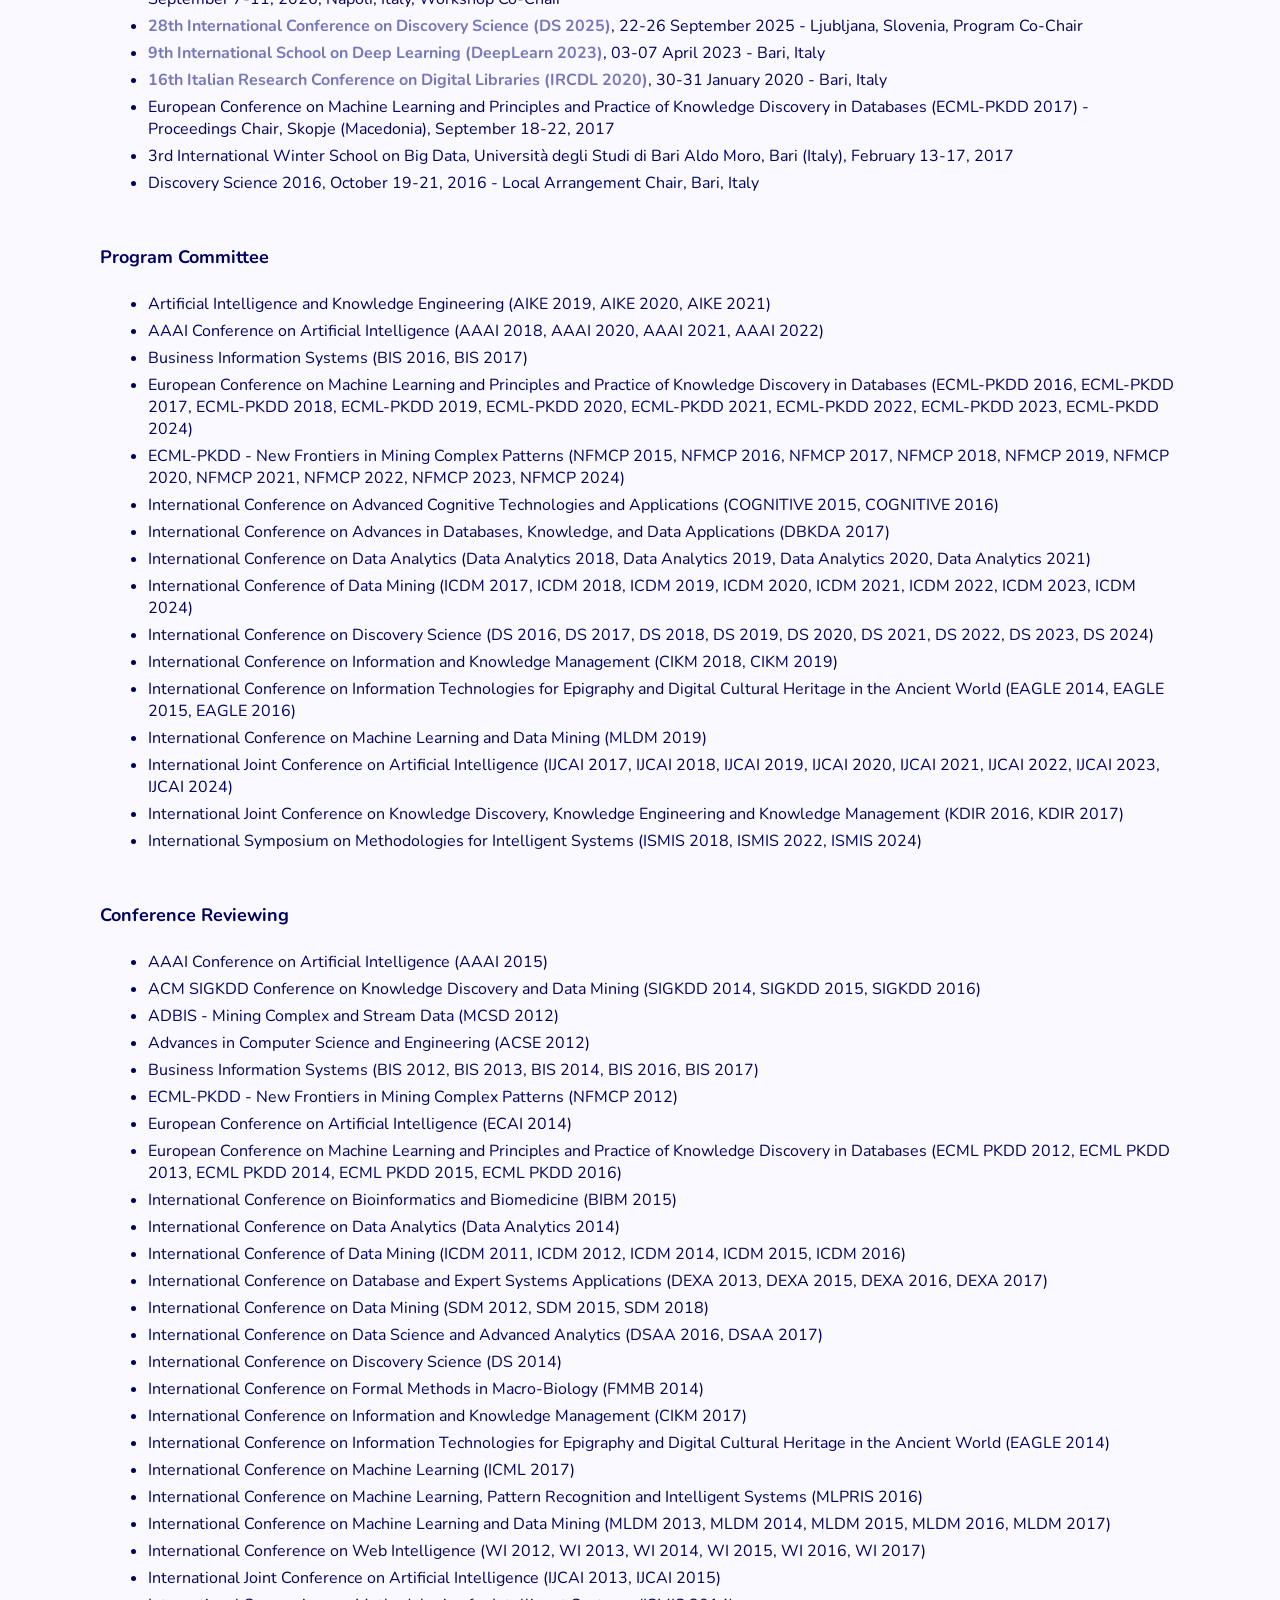
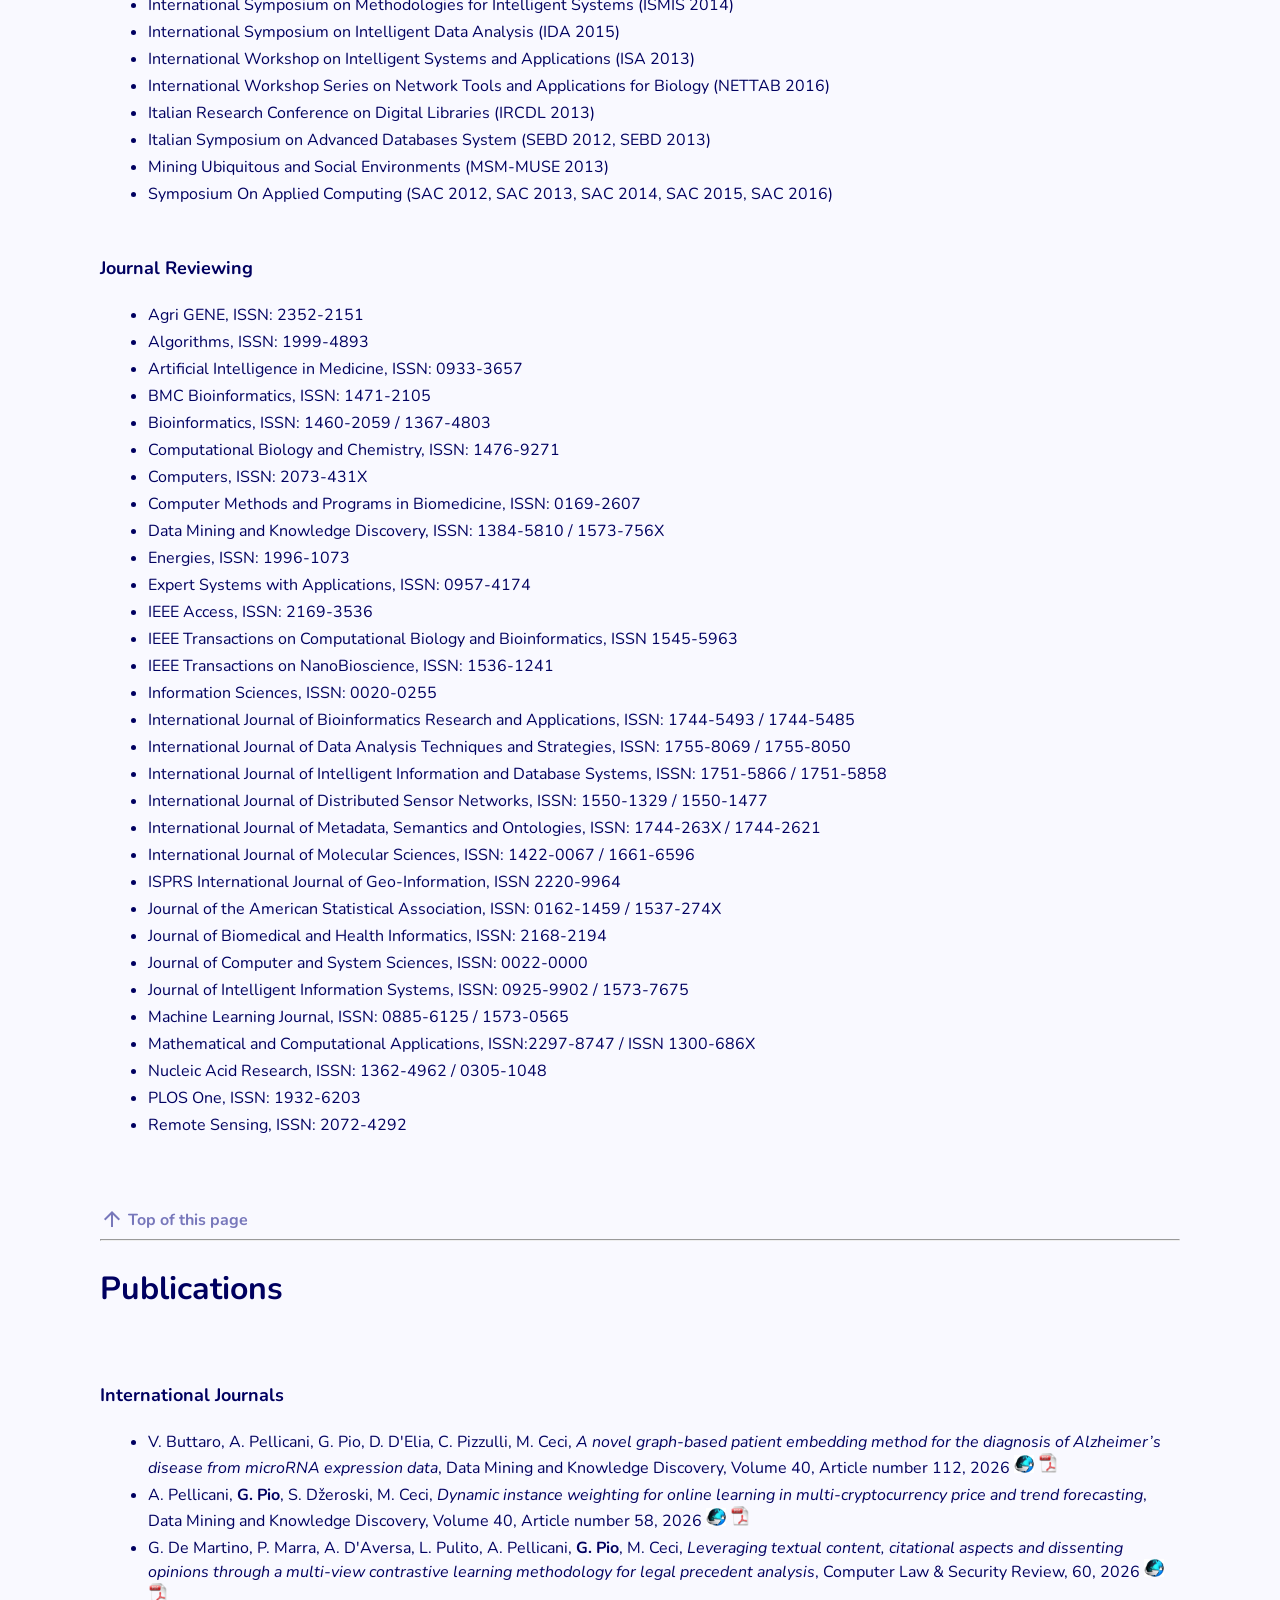
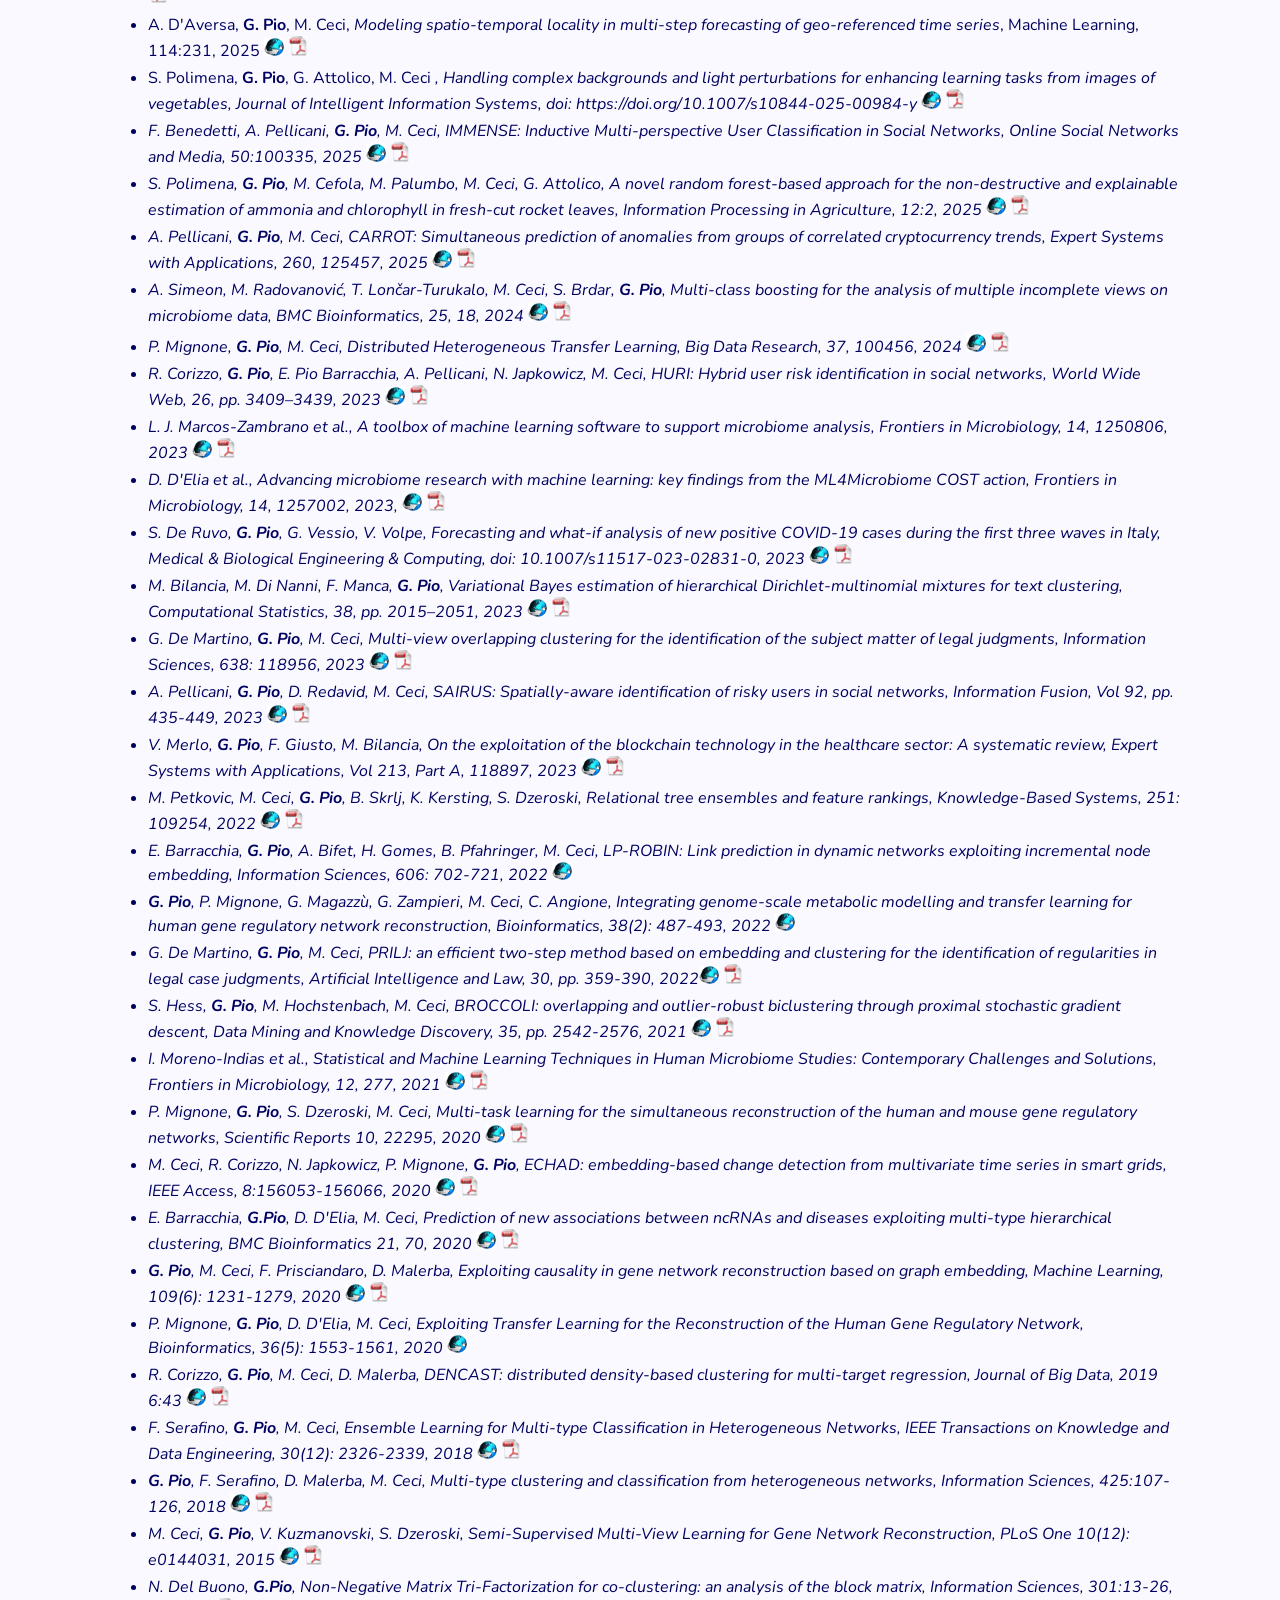
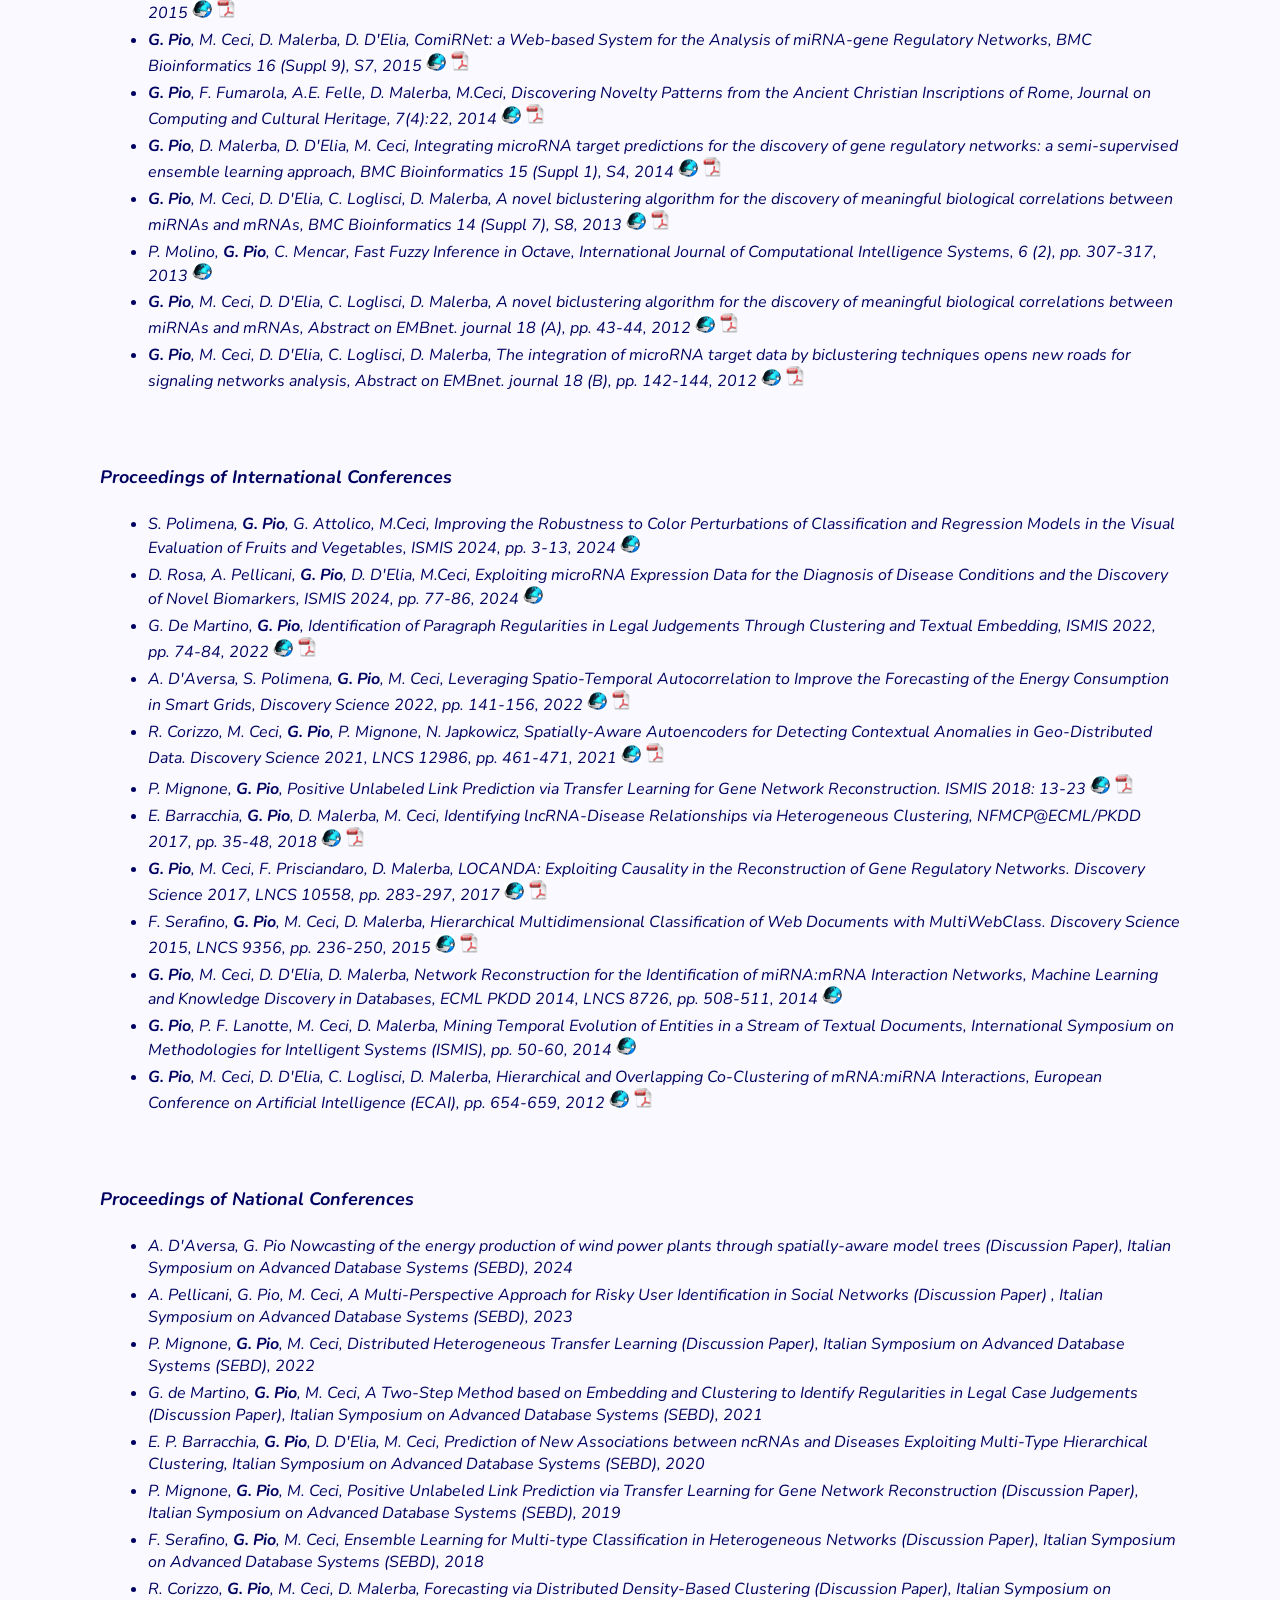
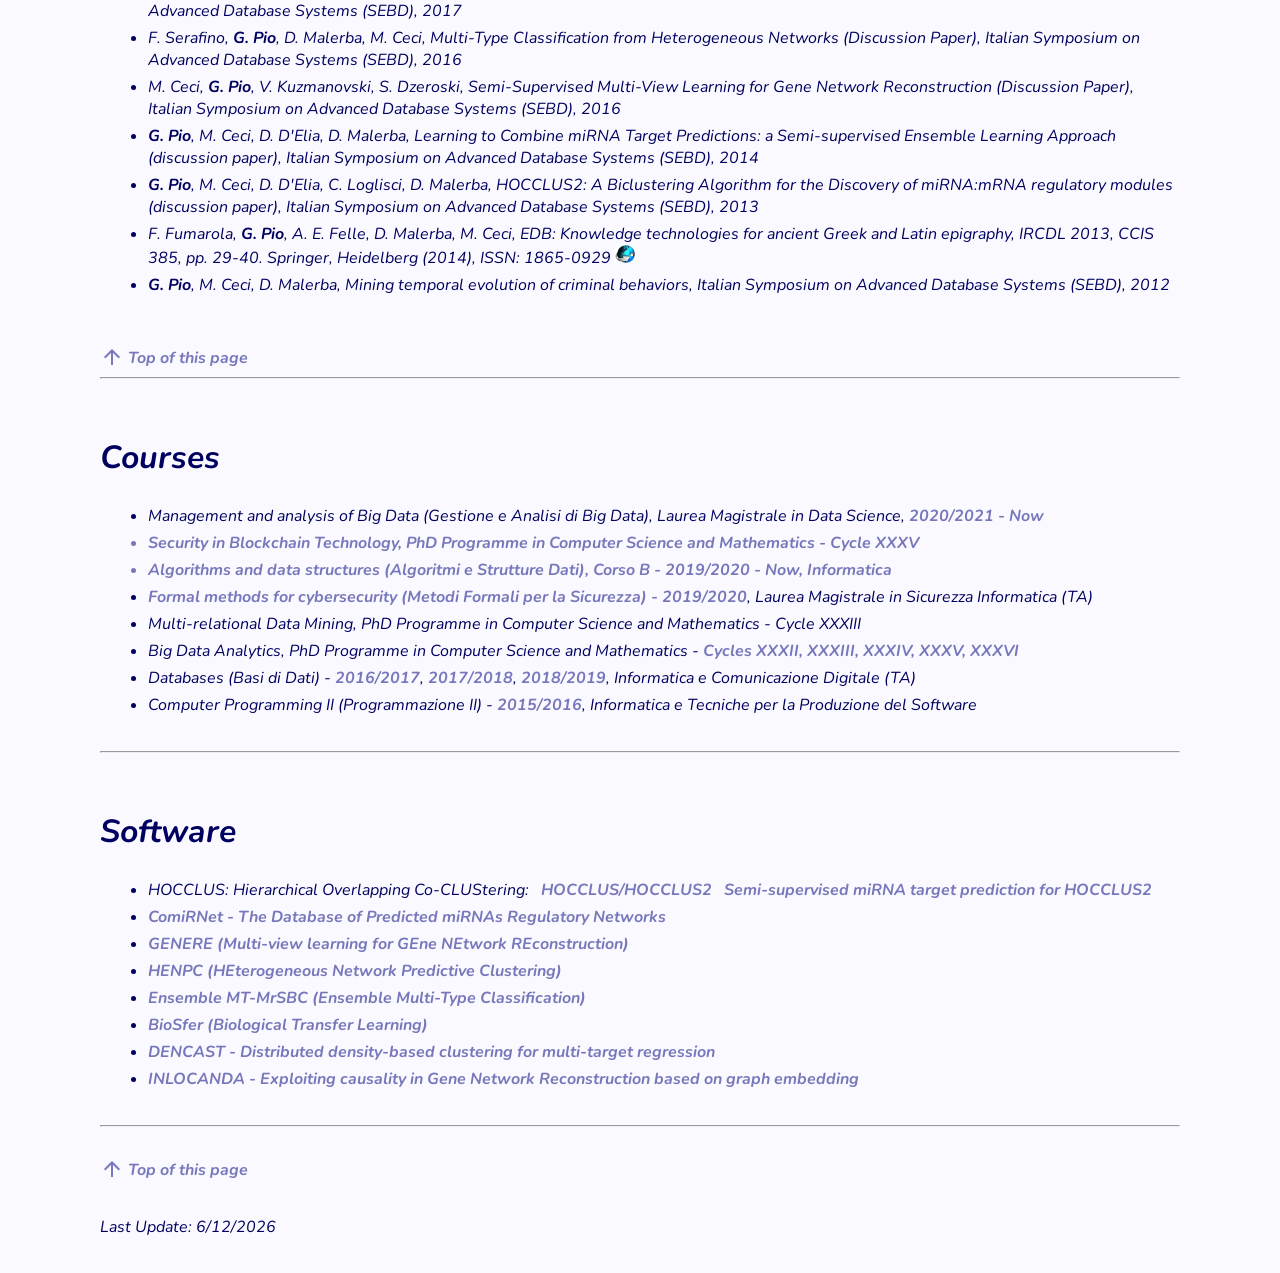
==== commit 0f6f2fd7: "Added GraphiRNA" ====
--- a/index.htm
+++ b/index.htm
@@ -294,6 +294,7 @@
 <BR>
 <H4>International Journals</H4>
 <UL>
+	<LI>V. Buttaro, A. Pellicani, G. Pio, D. D'Elia, C. Pizzulli, M. Ceci, <I>A novel graph-based patient embedding method for the diagnosis of Alzheimer’s disease from microRNA expression data</I>, Data Mining and Knowledge Discovery, Volume 40, Article number 112, 2026 <a href = "https://link.springer.com/article/10.1007/s10618-026-01275-y" target="_blank"><img width="20" src = "images/download.jpg"></a> <a href = "https://link.springer.com/content/pdf/10.1007/s10618-026-01275-y.pdf" target="_blank" title = "Download PDF"> <img width="20" src = "images/pdf.png"></a>
 	<LI>A. Pellicani, <B>G. Pio</B>, S. Džeroski, M. Ceci, <I> Dynamic instance weighting for online learning in multi-cryptocurrency price and trend forecasting</I>, Data Mining and Knowledge Discovery, Volume 40, Article number 58, 2026 <a href = "https://link.springer.com/article/10.1007/s10618-026-01232-9" target="_blank"><img width="20" src = "images/download.jpg"></a> <a href = "https://link.springer.com/content/pdf/10.1007/s10618-026-01232-9.pdf" target="_blank" title = "Download PDF"> <img width="20" src = "images/pdf.png"></a>
 	<LI>G. De Martino, P. Marra, A. D'Aversa, L. Pulito, A. Pellicani, <B>G. Pio</B>, M. Ceci, <I>Leveraging textual content, citational aspects and dissenting opinions through a multi-view contrastive learning methodology for legal precedent analysis</I>, Computer Law & Security Review, 60, 2026 <a href = "https://www.sciencedirect.com/science/article/pii/S2212473X25001294"><img width="20" src = "images/download.jpg"></a> <a href = "https://www.sciencedirect.com/science/article/pii/S2212473X25001294/pdfft?md5=bd43001786196495de45004a5a1cdcbd&pid=1-s2.0-S2212473X25001294-main.pdf" target="_blank" title = "Download PDF" > <img width="20" src = "images/pdf.png"></a>
 	<LI>A. D'Aversa, <B>G. Pio</B>, M. Ceci, <I>Modeling spatio-temporal locality in multi-step forecasting of geo-referenced time series</I>, Machine Learning, 114:231, 2025 <a href = "https://link.springer.com/article/10.1007/s10994-025-06875-1"><img width="20" src = "images/download.jpg"></a> <a href = "https://link.springer.com/content/pdf/10.1007/s10994-025-06875-1.pdf" target="_blank" title = "Download PDF" > <img width="20" src = "images/pdf.png"></a>
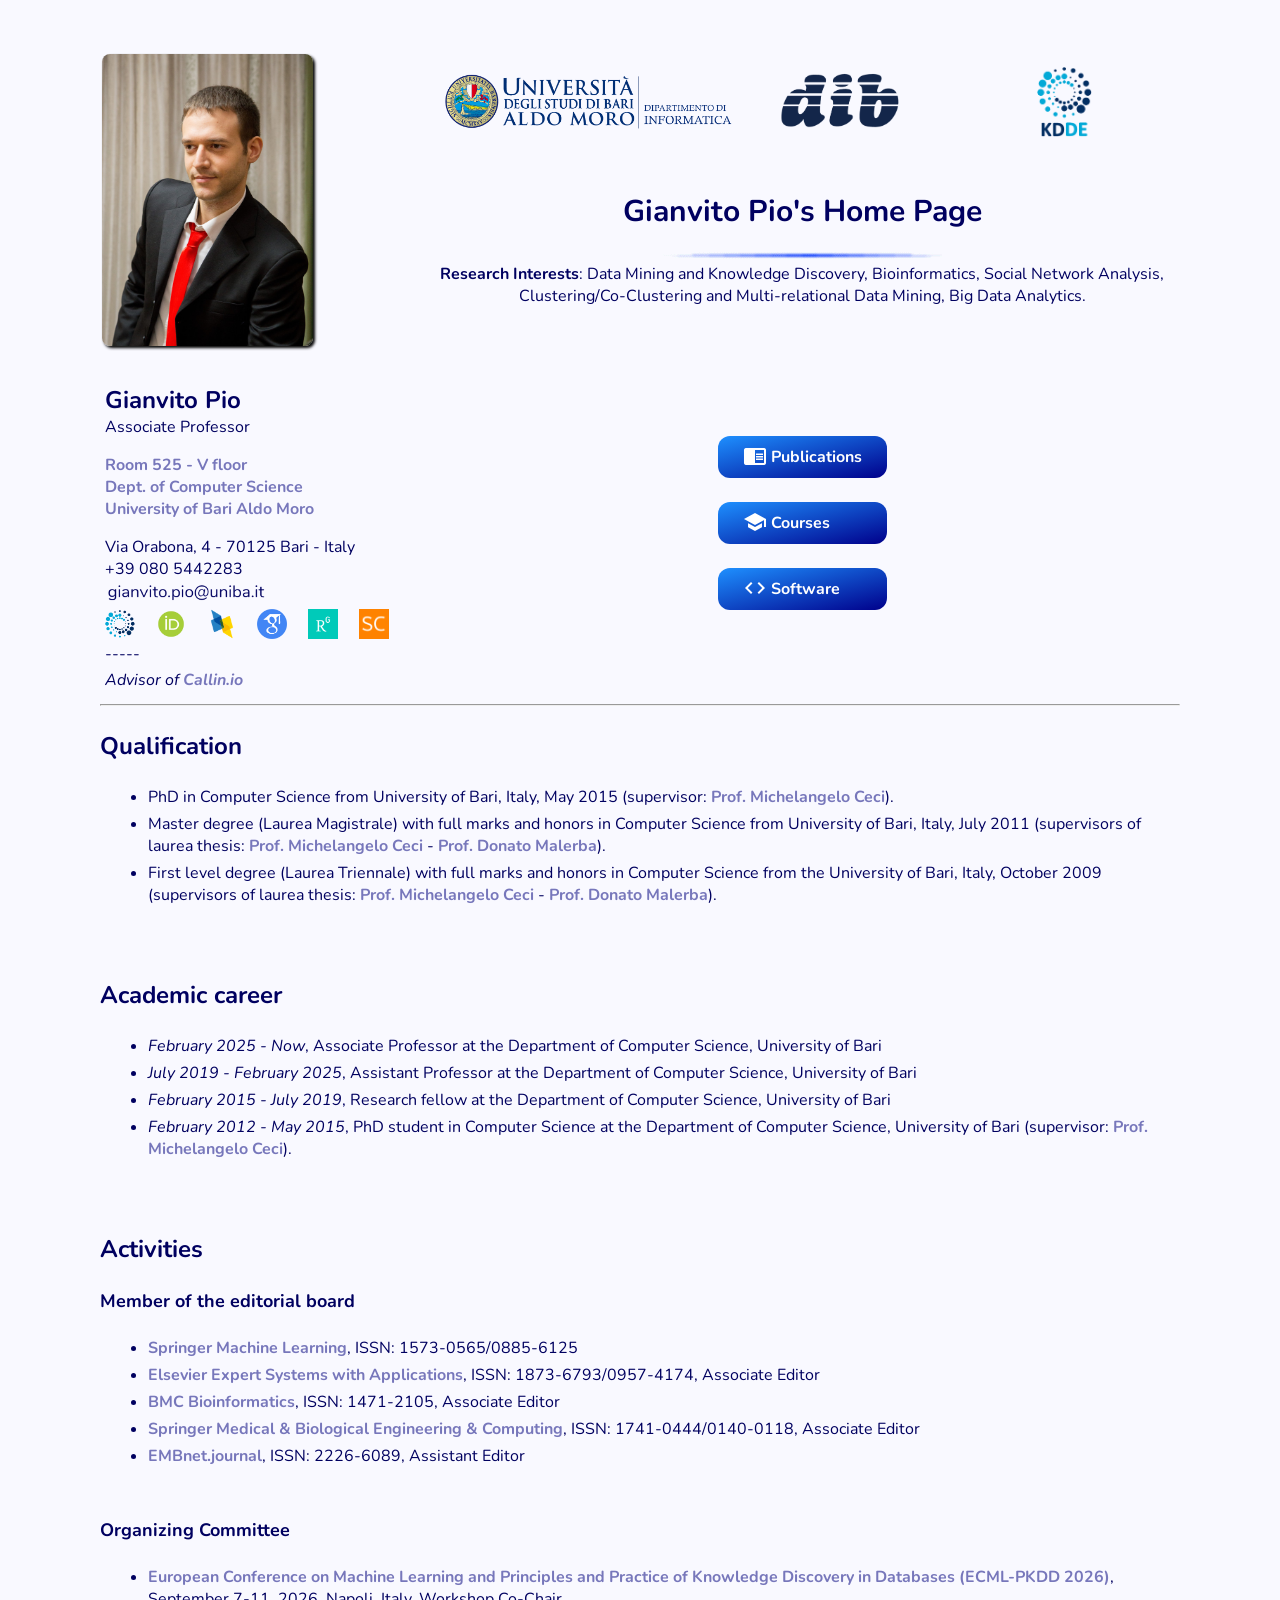
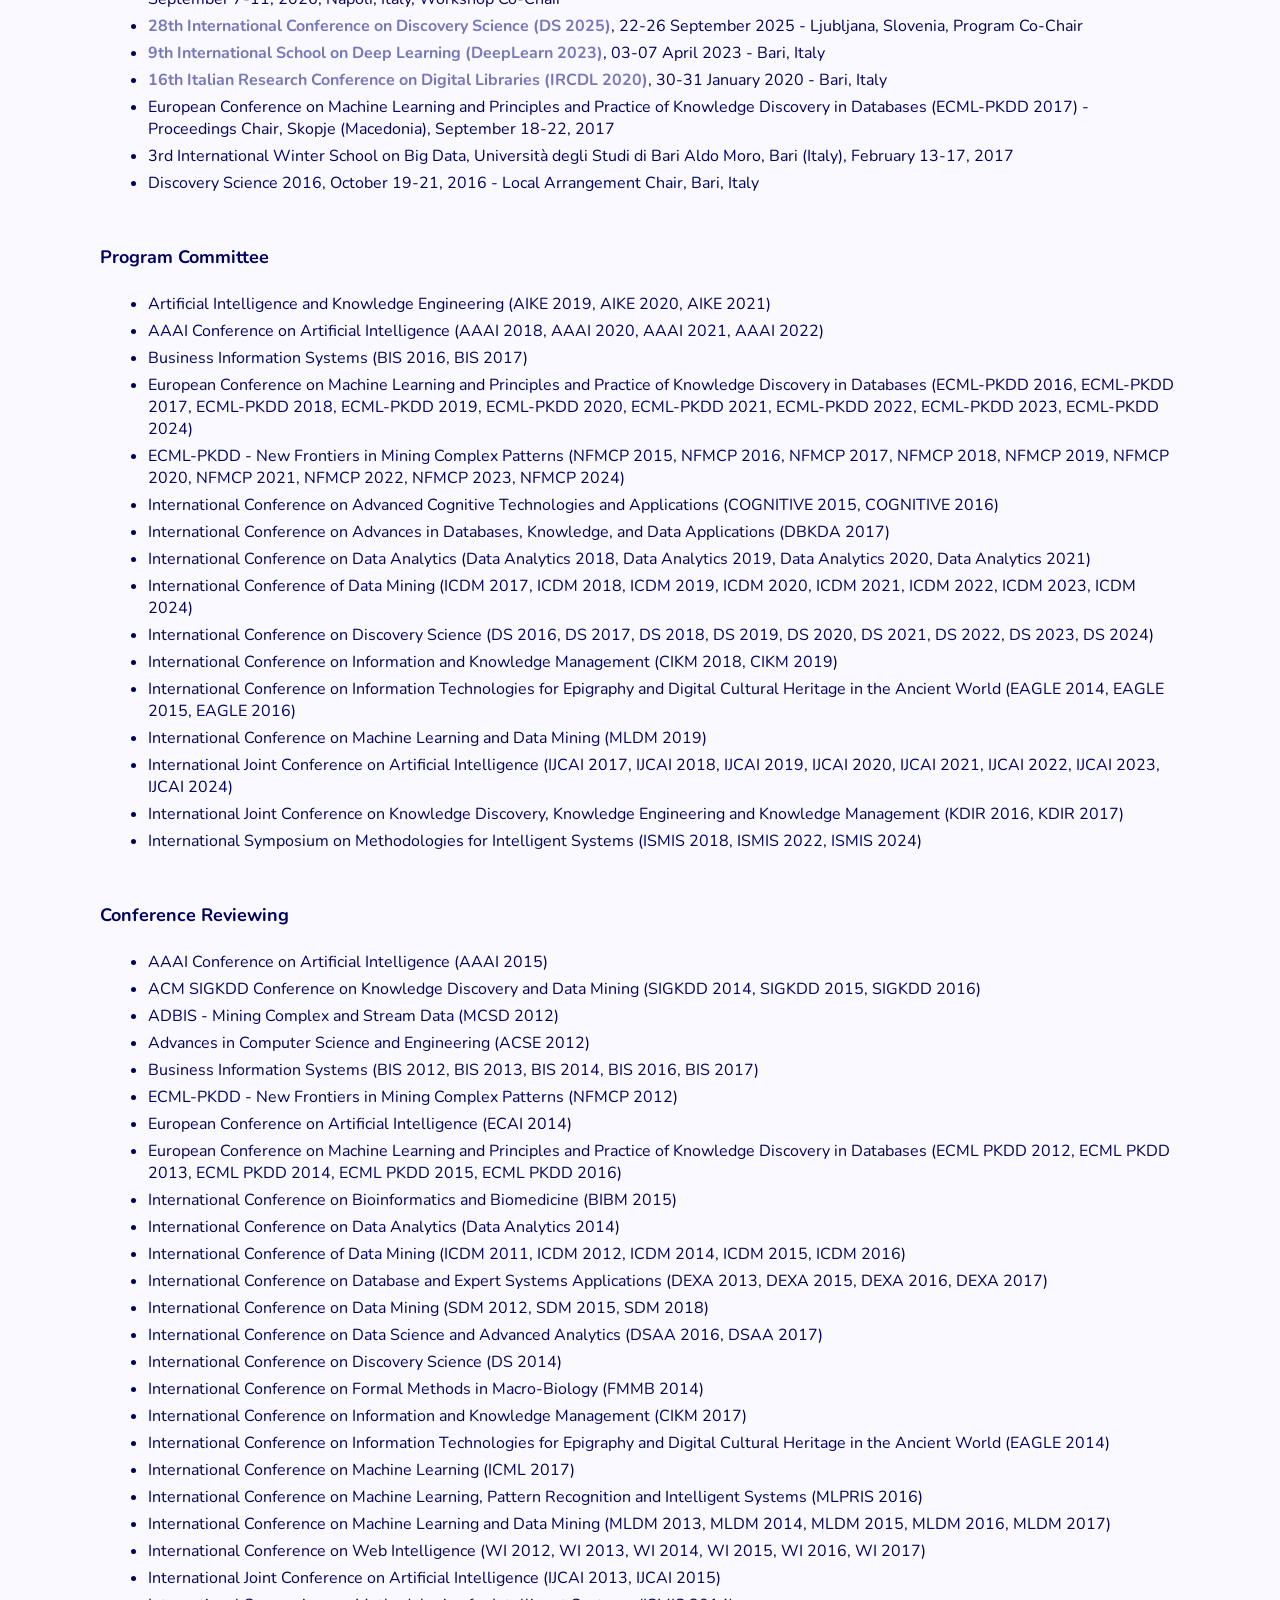
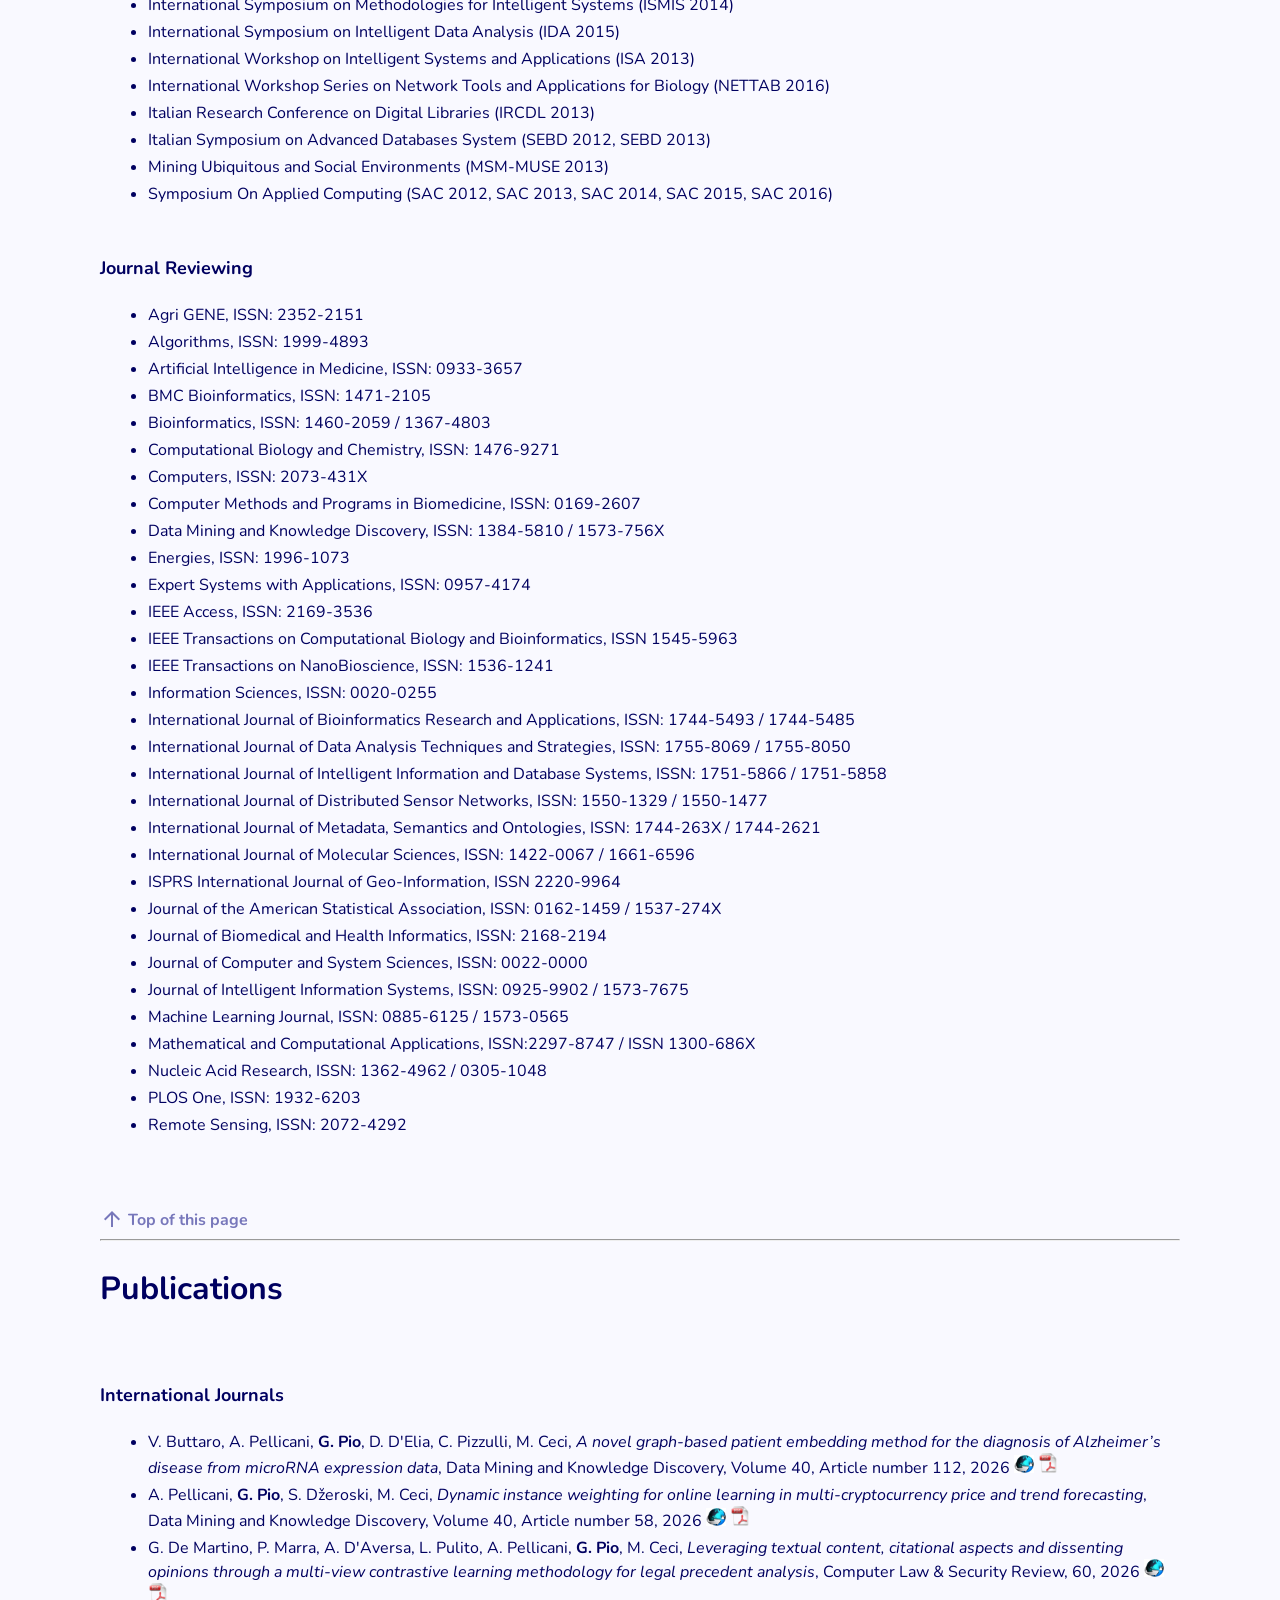
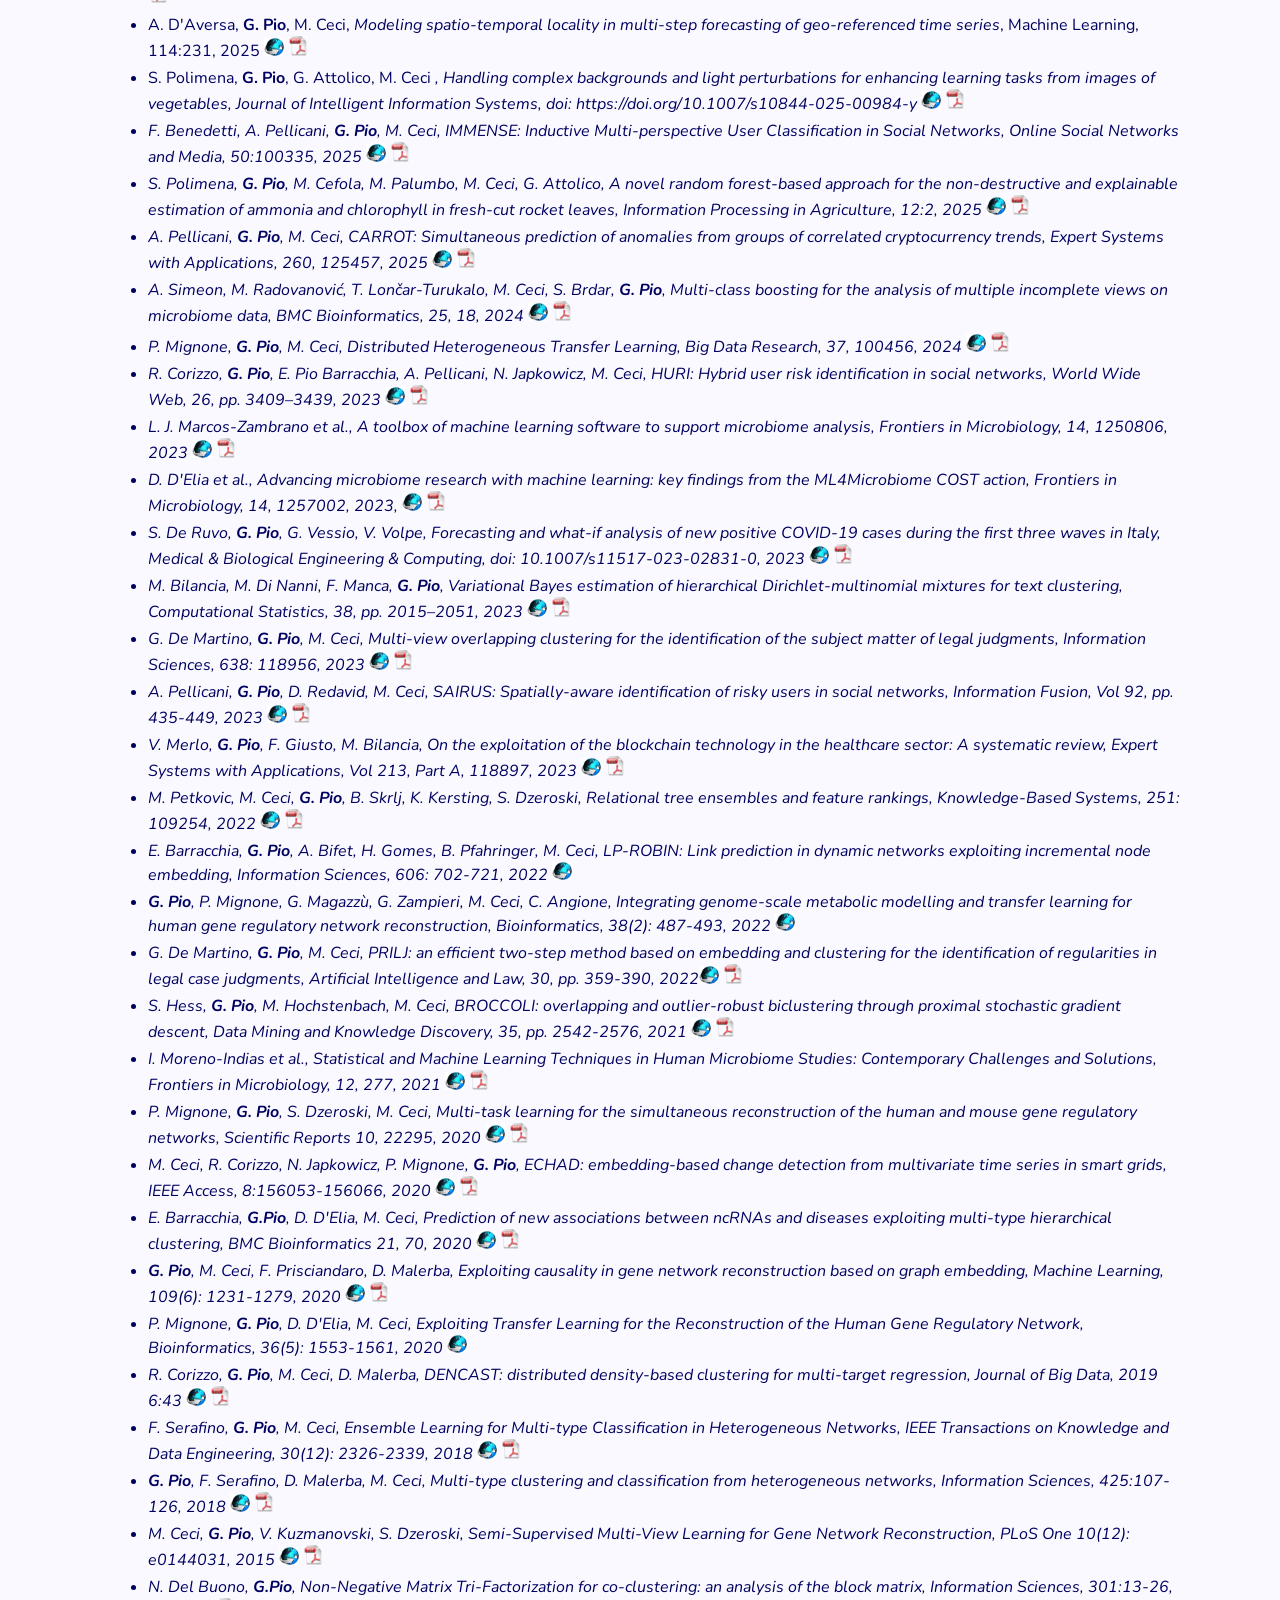
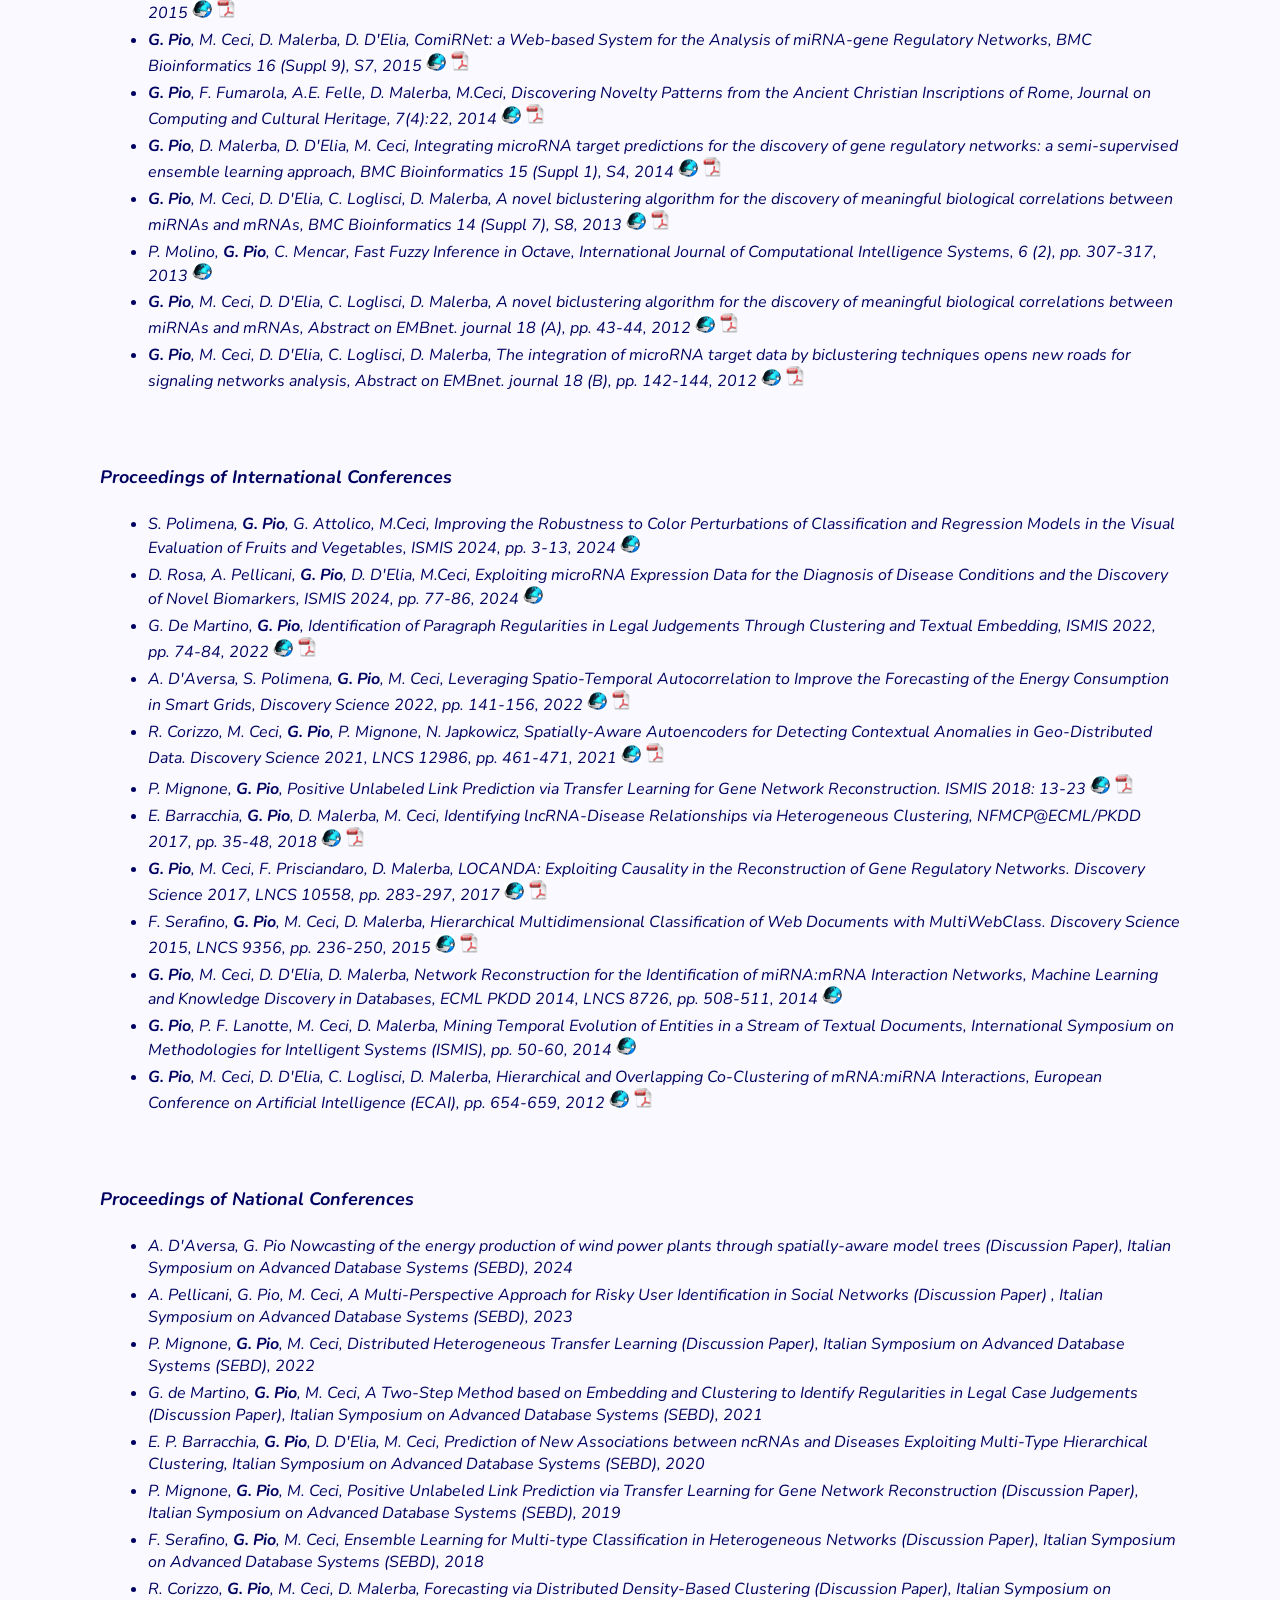
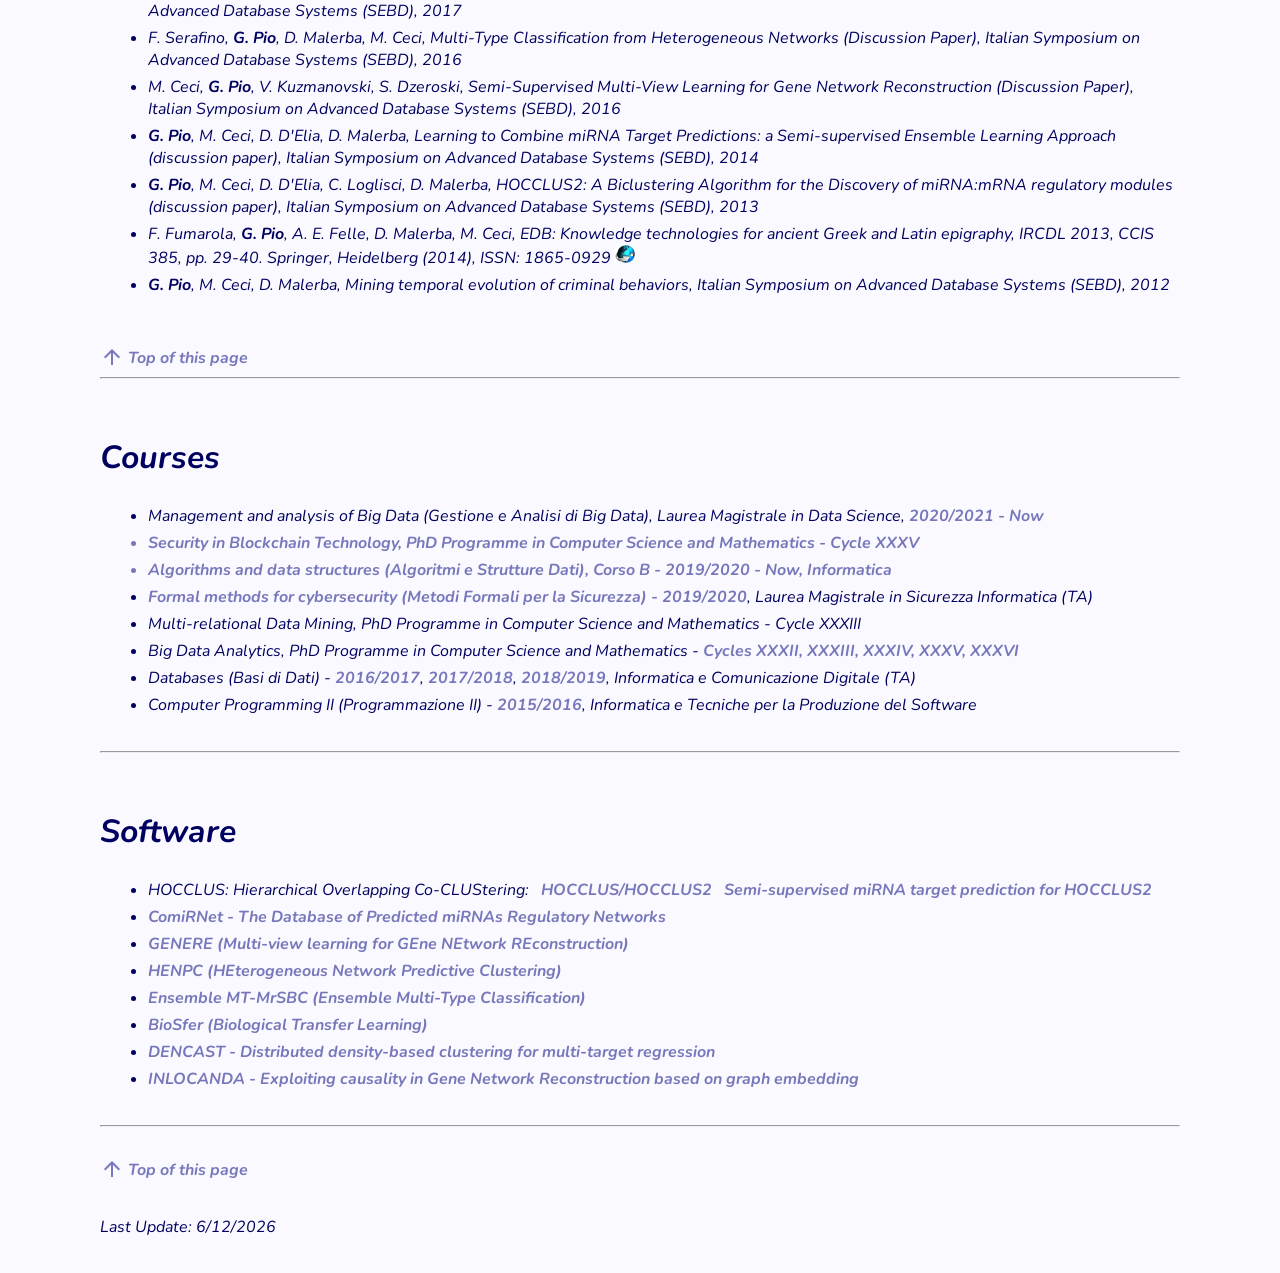
==== commit fc94b95b: "fixed bold" ====
--- a/index.htm
+++ b/index.htm
@@ -294,7 +294,7 @@
 <BR>
 <H4>International Journals</H4>
 <UL>
-	<LI>V. Buttaro, A. Pellicani, G. Pio, D. D'Elia, C. Pizzulli, M. Ceci, <I>A novel graph-based patient embedding method for the diagnosis of Alzheimer’s disease from microRNA expression data</I>, Data Mining and Knowledge Discovery, Volume 40, Article number 112, 2026 <a href = "https://link.springer.com/article/10.1007/s10618-026-01275-y" target="_blank"><img width="20" src = "images/download.jpg"></a> <a href = "https://link.springer.com/content/pdf/10.1007/s10618-026-01275-y.pdf" target="_blank" title = "Download PDF"> <img width="20" src = "images/pdf.png"></a>
+	<LI>V. Buttaro, A. Pellicani, <B>G. Pio</B>, D. D'Elia, C. Pizzulli, M. Ceci, <I>A novel graph-based patient embedding method for the diagnosis of Alzheimer’s disease from microRNA expression data</I>, Data Mining and Knowledge Discovery, Volume 40, Article number 112, 2026 <a href = "https://link.springer.com/article/10.1007/s10618-026-01275-y" target="_blank"><img width="20" src = "images/download.jpg"></a> <a href = "https://link.springer.com/content/pdf/10.1007/s10618-026-01275-y.pdf" target="_blank" title = "Download PDF"> <img width="20" src = "images/pdf.png"></a>
 	<LI>A. Pellicani, <B>G. Pio</B>, S. Džeroski, M. Ceci, <I> Dynamic instance weighting for online learning in multi-cryptocurrency price and trend forecasting</I>, Data Mining and Knowledge Discovery, Volume 40, Article number 58, 2026 <a href = "https://link.springer.com/article/10.1007/s10618-026-01232-9" target="_blank"><img width="20" src = "images/download.jpg"></a> <a href = "https://link.springer.com/content/pdf/10.1007/s10618-026-01232-9.pdf" target="_blank" title = "Download PDF"> <img width="20" src = "images/pdf.png"></a>
 	<LI>G. De Martino, P. Marra, A. D'Aversa, L. Pulito, A. Pellicani, <B>G. Pio</B>, M. Ceci, <I>Leveraging textual content, citational aspects and dissenting opinions through a multi-view contrastive learning methodology for legal precedent analysis</I>, Computer Law & Security Review, 60, 2026 <a href = "https://www.sciencedirect.com/science/article/pii/S2212473X25001294"><img width="20" src = "images/download.jpg"></a> <a href = "https://www.sciencedirect.com/science/article/pii/S2212473X25001294/pdfft?md5=bd43001786196495de45004a5a1cdcbd&pid=1-s2.0-S2212473X25001294-main.pdf" target="_blank" title = "Download PDF" > <img width="20" src = "images/pdf.png"></a>
 	<LI>A. D'Aversa, <B>G. Pio</B>, M. Ceci, <I>Modeling spatio-temporal locality in multi-step forecasting of geo-referenced time series</I>, Machine Learning, 114:231, 2025 <a href = "https://link.springer.com/article/10.1007/s10994-025-06875-1"><img width="20" src = "images/download.jpg"></a> <a href = "https://link.springer.com/content/pdf/10.1007/s10994-025-06875-1.pdf" target="_blank" title = "Download PDF" > <img width="20" src = "images/pdf.png"></a>
